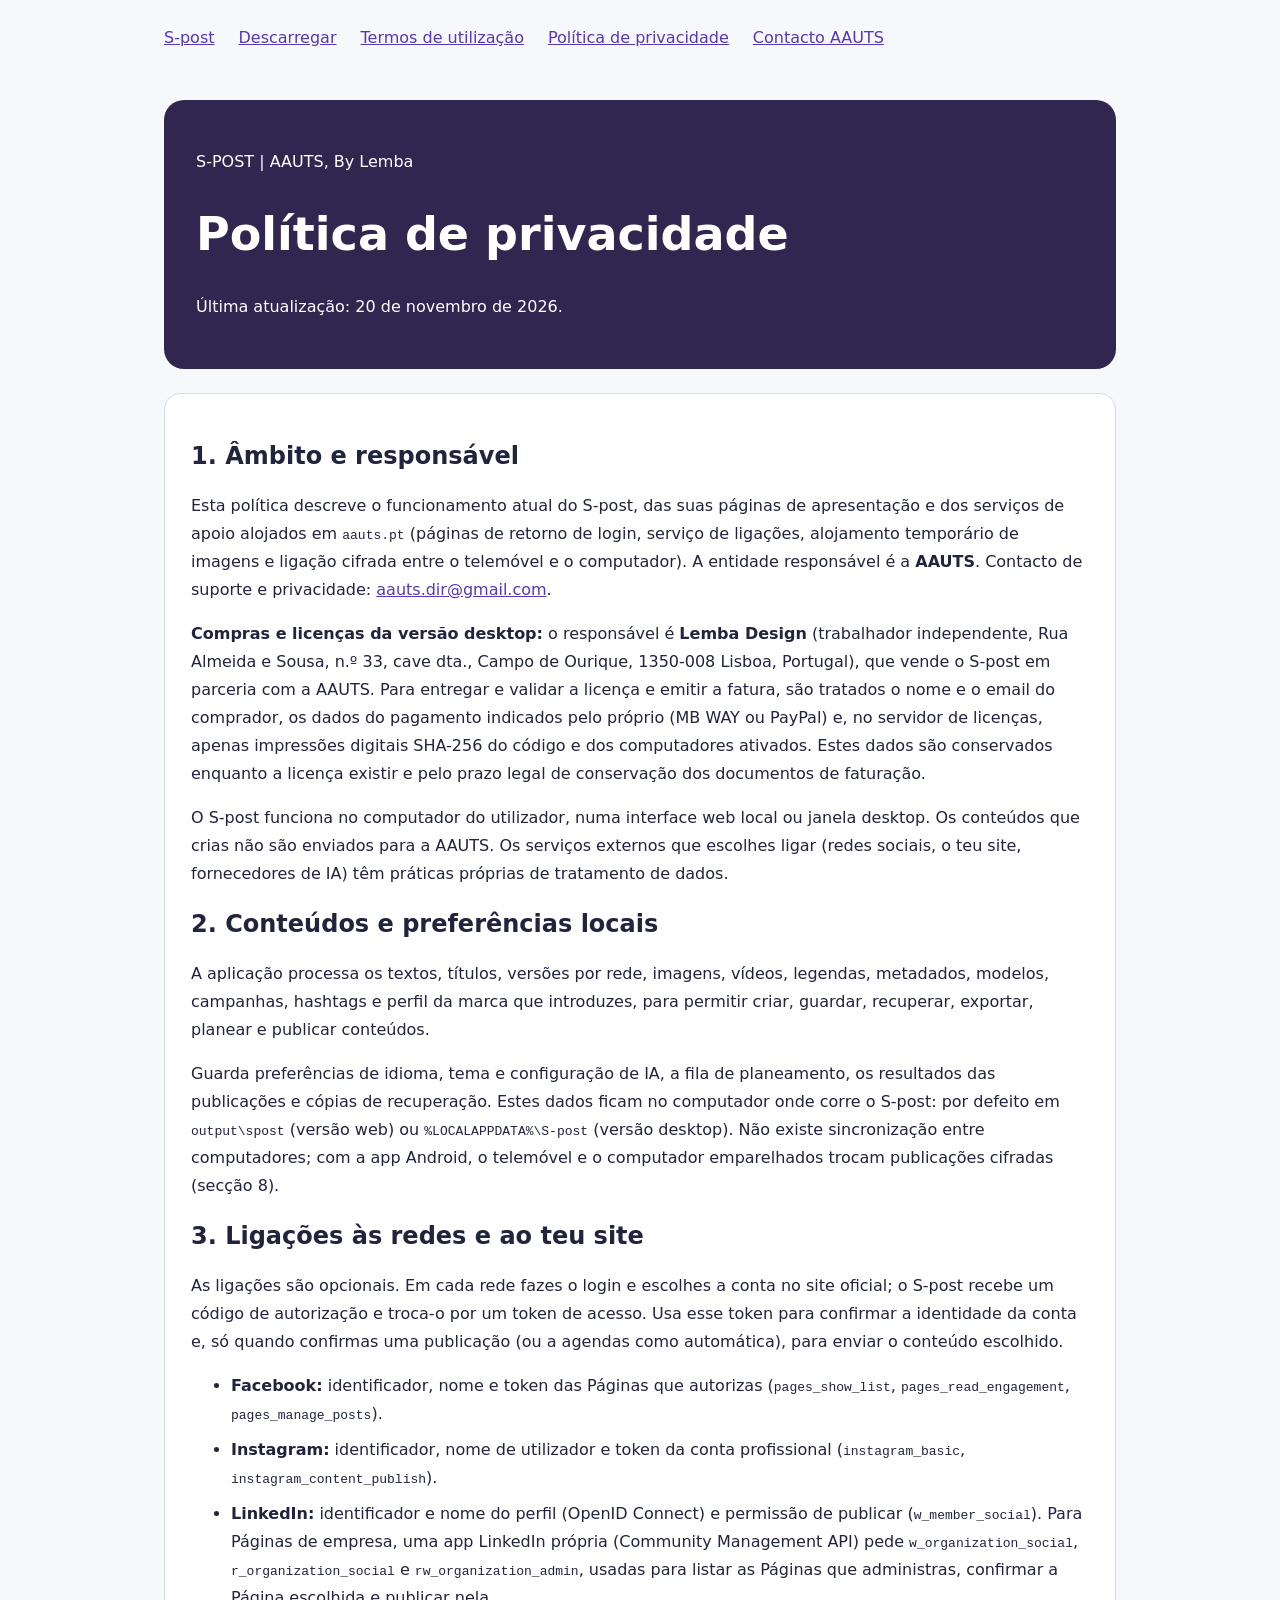
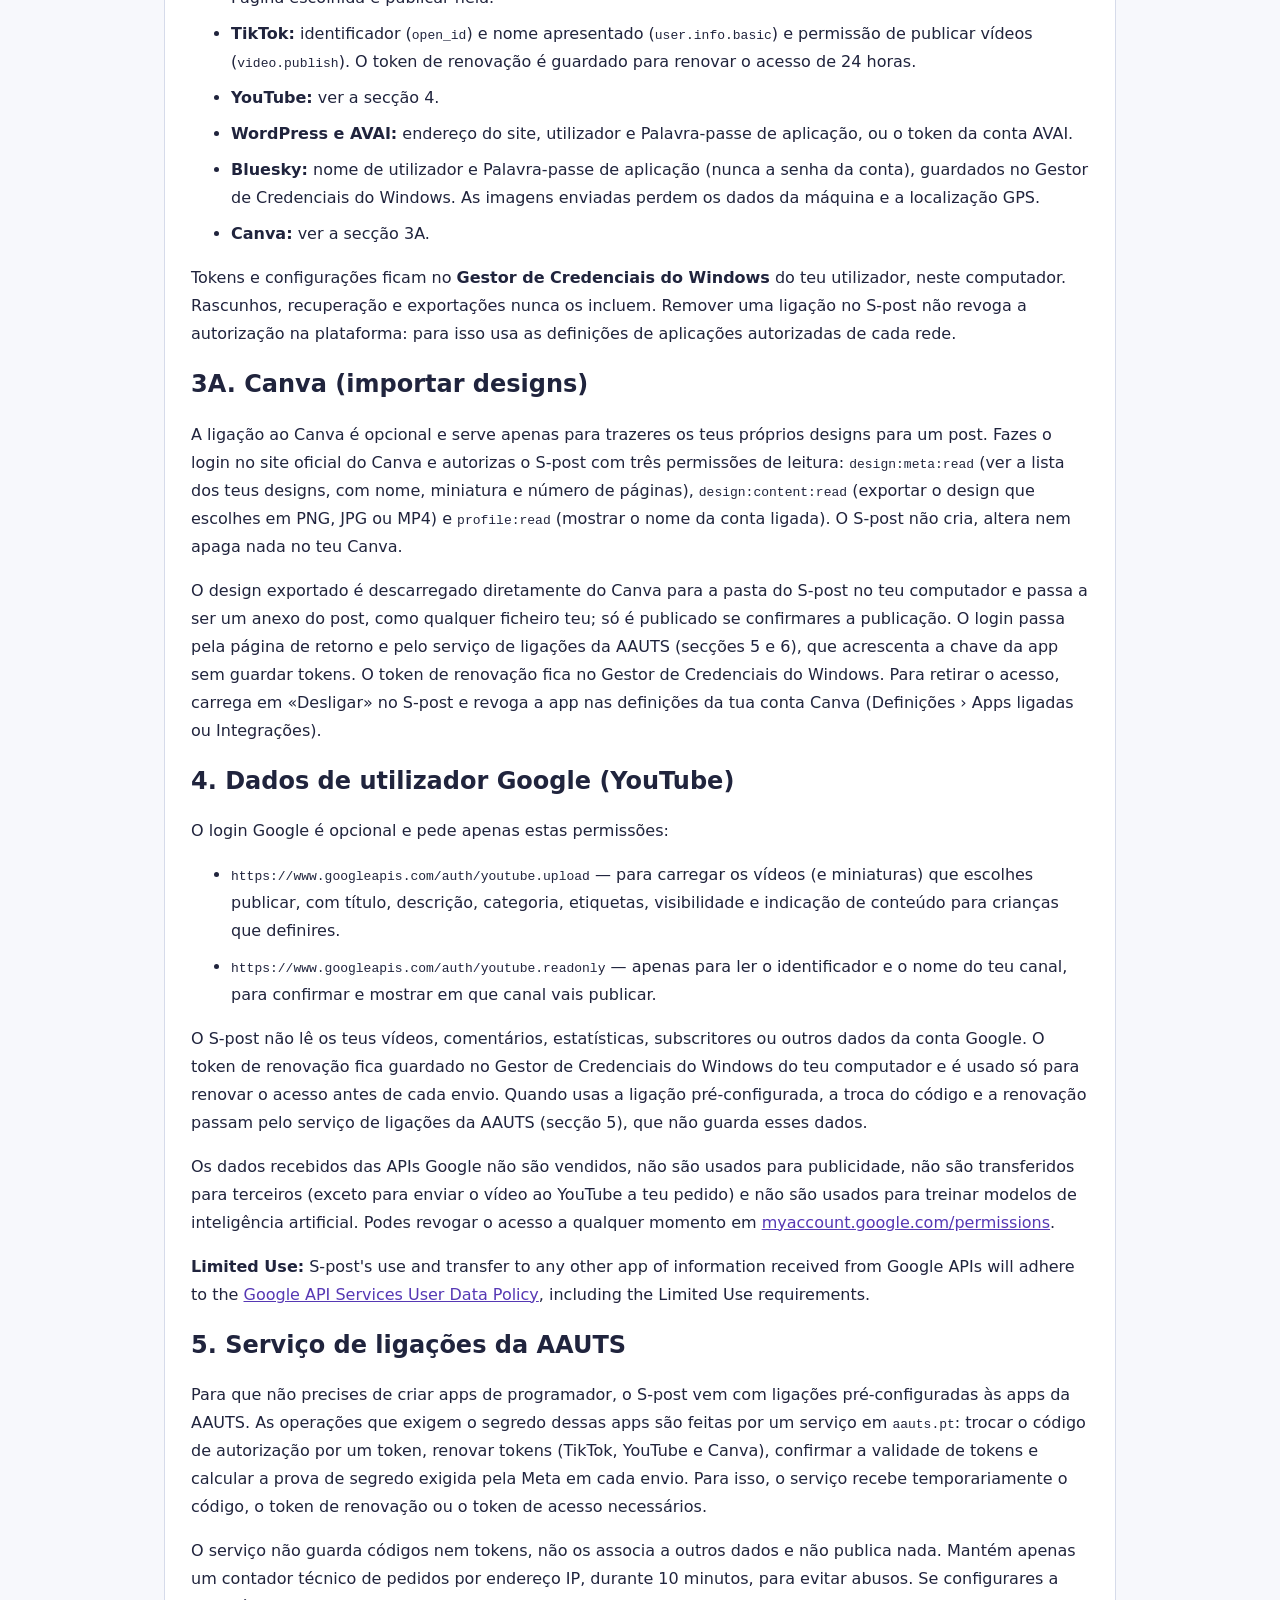
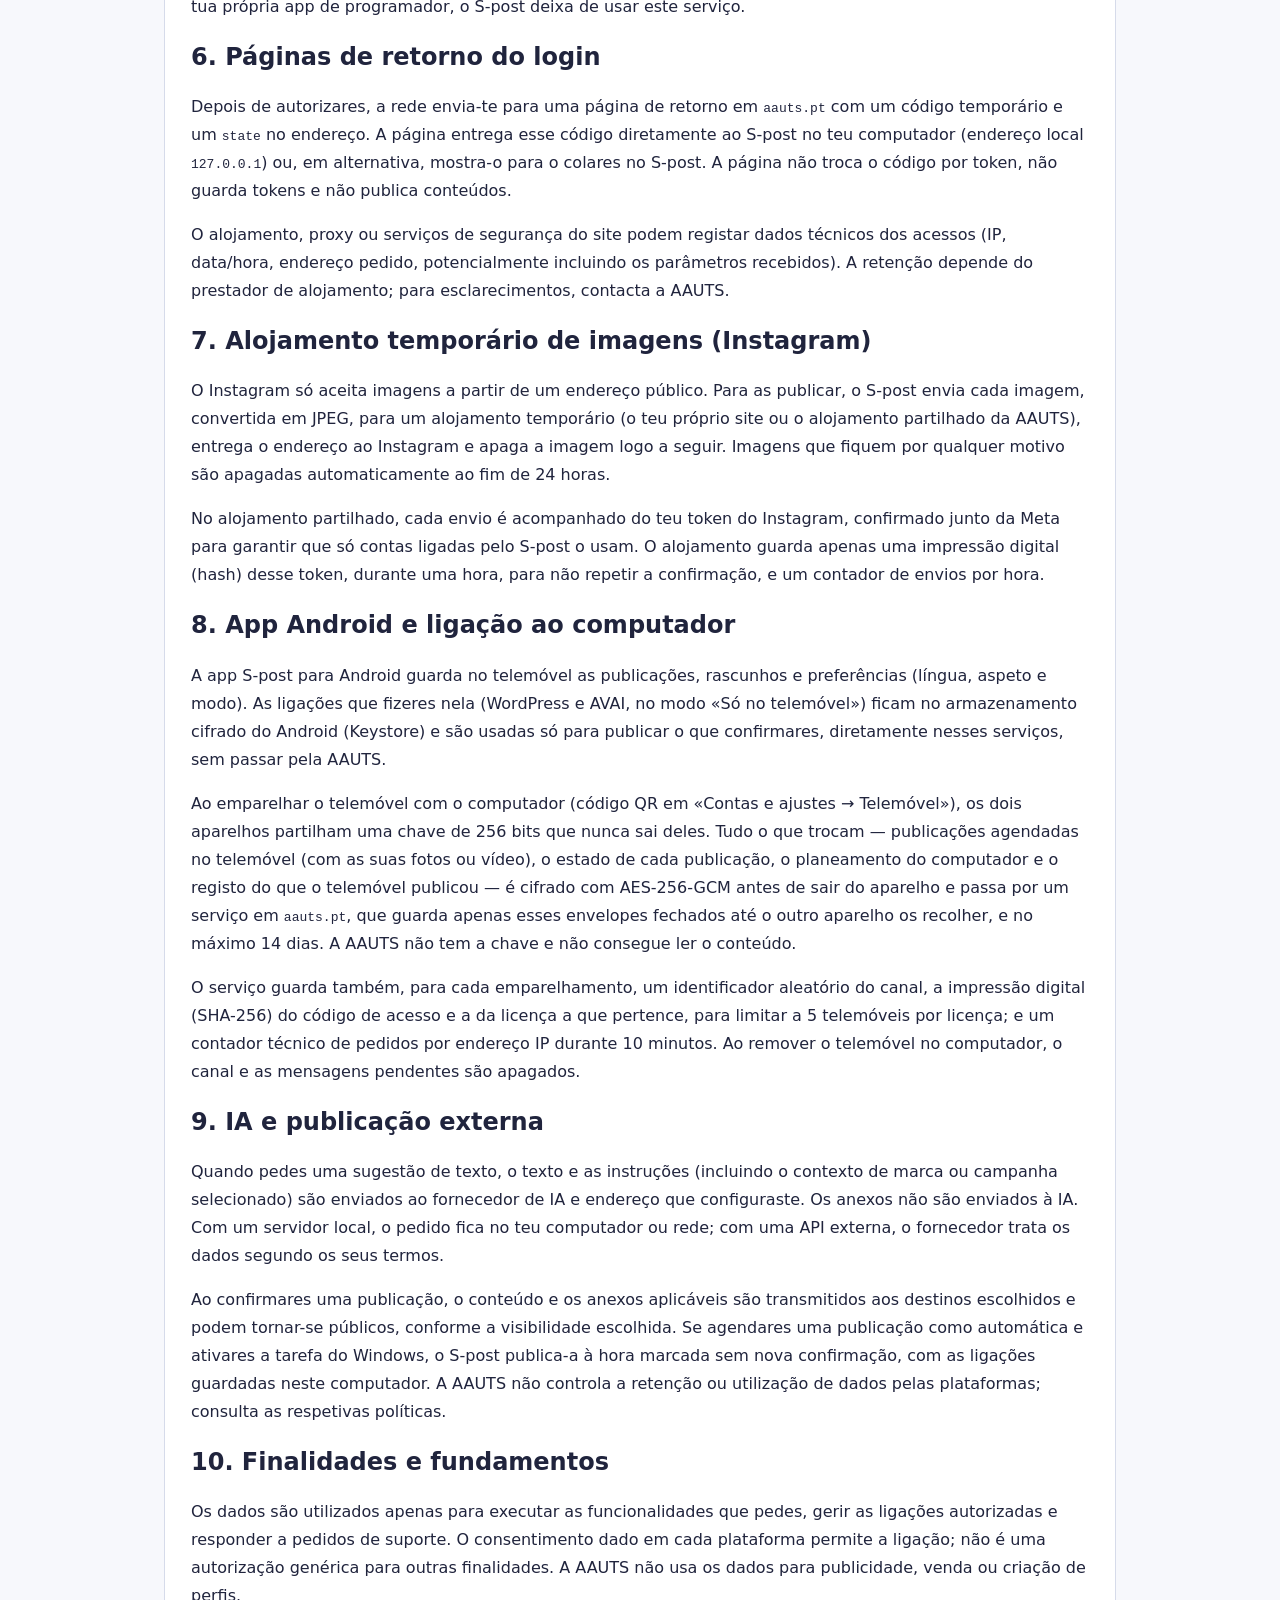
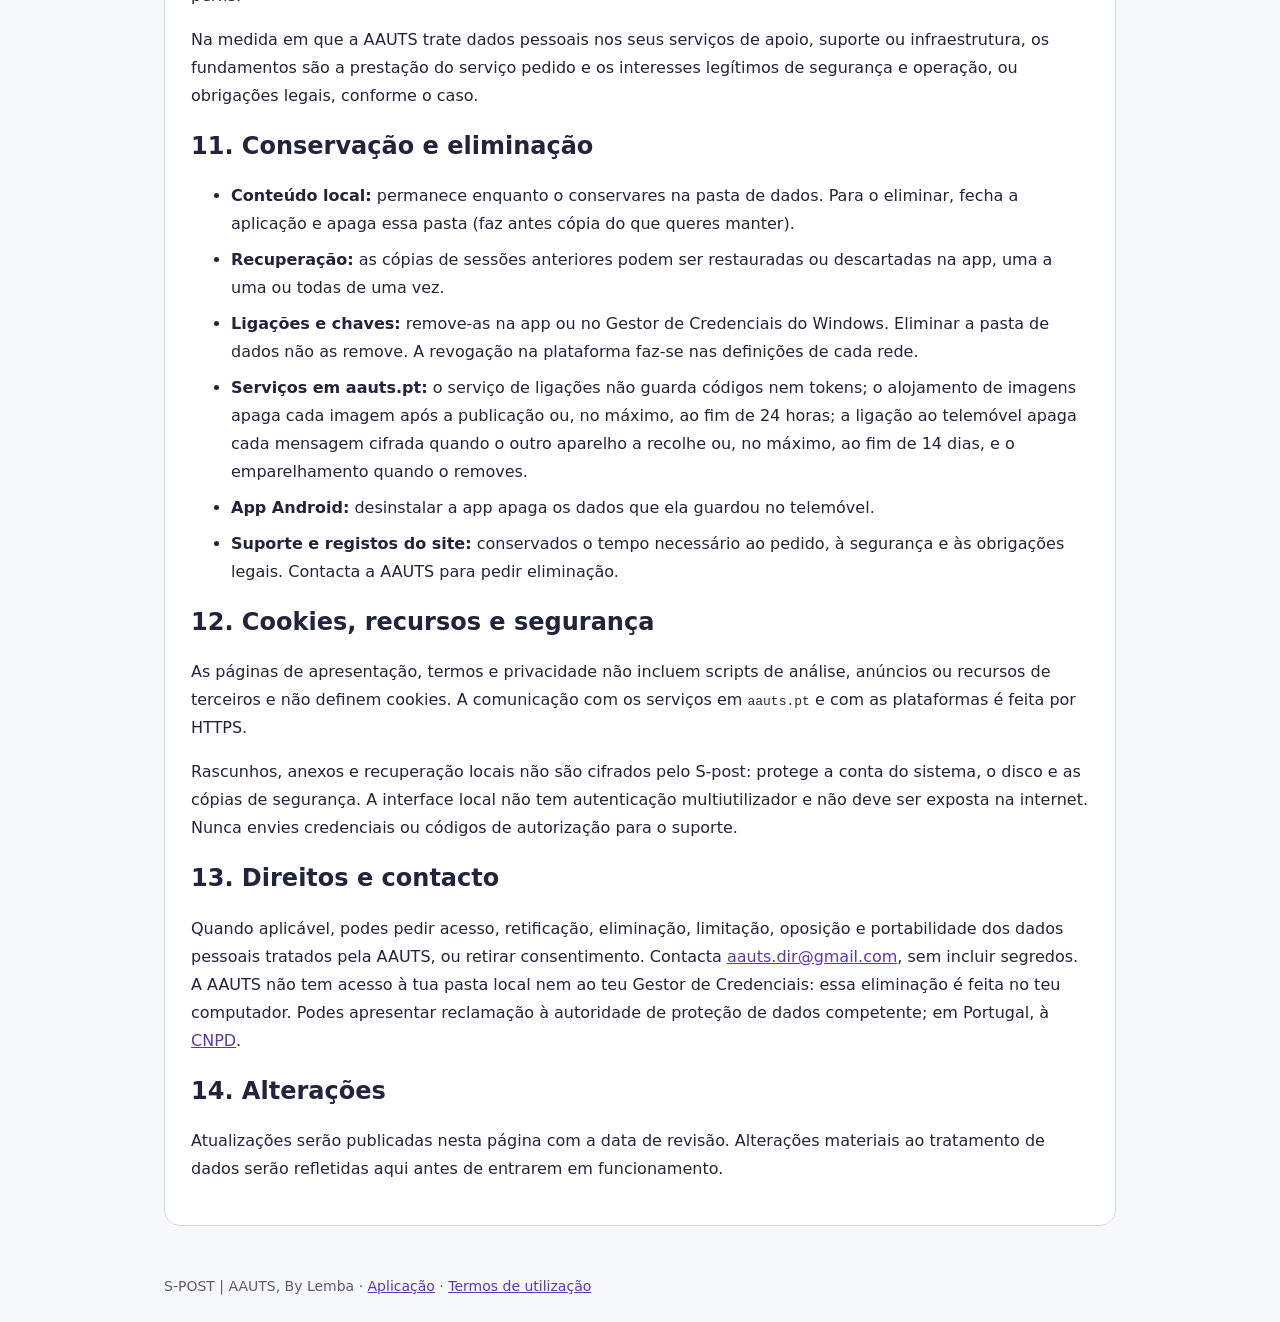
==== privacidade.html @ 444eac50 "Site público do S-post (s-post.aauts.pt)" ====
<!doctype html>
<html lang="pt-PT">
<head>
  <meta charset="utf-8">
  <meta name="viewport" content="width=device-width, initial-scale=1">
  <meta name="referrer" content="no-referrer">
  <title>Política de privacidade — S-post | AAUTS</title>
  <link rel="stylesheet" href="style.css">
</head>
<body>
<nav aria-label="Navegação principal">
  <a href="index.html">S-post</a>
  <a href="https://www.aauts.pt/deskai/spost/s-post.php">Descarregar</a>
  <a href="termos.html">Termos de utilização</a>
  <a href="privacidade.html" aria-current="page">Política de privacidade</a>
  <a href="mailto:aauts.dir@gmail.com">Contacto AAUTS</a>
</nav>
<main>
  <header><p>S-POST | AAUTS, By Lemba</p><h1>Política de privacidade</h1><p>Última atualização: 20 de novembro de 2026.</p></header>
  <section>
    <h2>1. Âmbito e responsável</h2>
    <p>Esta política descreve o funcionamento atual do S-post, das suas páginas de apresentação e dos serviços de apoio alojados em <code>aauts.pt</code> (páginas de retorno de login, serviço de ligações, alojamento temporário de imagens e ligação cifrada entre o telemóvel e o computador). A entidade responsável é a <strong>AAUTS</strong>. Contacto de suporte e privacidade: <a href="mailto:aauts.dir@gmail.com">aauts.dir@gmail.com</a>.</p>
    <p><strong>Compras e licenças da versão desktop:</strong> o responsável é <strong>Lemba Design</strong> (trabalhador independente, Rua Almeida e Sousa, n.º 33, cave dta., Campo de Ourique, 1350-008 Lisboa, Portugal), que vende o S-post em parceria com a AAUTS. Para entregar e validar a licença e emitir a fatura, são tratados o nome e o email do comprador, os dados do pagamento indicados pelo próprio (MB WAY ou PayPal) e, no servidor de licenças, apenas impressões digitais SHA-256 do código e dos computadores ativados. Estes dados são conservados enquanto a licença existir e pelo prazo legal de conservação dos documentos de faturação.</p>
    <p>O S-post funciona no computador do utilizador, numa interface web local ou janela desktop. Os conteúdos que crias não são enviados para a AAUTS. Os serviços externos que escolhes ligar (redes sociais, o teu site, fornecedores de IA) têm práticas próprias de tratamento de dados.</p>

    <h2>2. Conteúdos e preferências locais</h2>
    <p>A aplicação processa os textos, títulos, versões por rede, imagens, vídeos, legendas, metadados, modelos, campanhas, hashtags e perfil da marca que introduzes, para permitir criar, guardar, recuperar, exportar, planear e publicar conteúdos.</p>
    <p>Guarda preferências de idioma, tema e configuração de IA, a fila de planeamento, os resultados das publicações e cópias de recuperação. Estes dados ficam no computador onde corre o S-post: por defeito em <code>output\spost</code> (versão web) ou <code>%LOCALAPPDATA%\S-post</code> (versão desktop). Não existe sincronização entre computadores; com a app Android, o telemóvel e o computador emparelhados trocam publicações cifradas (secção 8).</p>

    <h2>3. Ligações às redes e ao teu site</h2>
    <p>As ligações são opcionais. Em cada rede fazes o login e escolhes a conta no site oficial; o S-post recebe um código de autorização e troca-o por um token de acesso. Usa esse token para confirmar a identidade da conta e, só quando confirmas uma publicação (ou a agendas como automática), para enviar o conteúdo escolhido.</p>
    <ul>
      <li><strong>Facebook:</strong> identificador, nome e token das Páginas que autorizas (<code>pages_show_list</code>, <code>pages_read_engagement</code>, <code>pages_manage_posts</code>).</li>
      <li><strong>Instagram:</strong> identificador, nome de utilizador e token da conta profissional (<code>instagram_basic</code>, <code>instagram_content_publish</code>).</li>
      <li><strong>LinkedIn:</strong> identificador e nome do perfil (OpenID Connect) e permissão de publicar (<code>w_member_social</code>). Para Páginas de empresa, uma app LinkedIn própria (Community Management API) pede <code>w_organization_social</code>, <code>r_organization_social</code> e <code>rw_organization_admin</code>, usadas para listar as Páginas que administras, confirmar a Página escolhida e publicar nela.</li>
      <li><strong>TikTok:</strong> identificador (<code>open_id</code>) e nome apresentado (<code>user.info.basic</code>) e permissão de publicar vídeos (<code>video.publish</code>). O token de renovação é guardado para renovar o acesso de 24 horas.</li>
      <li><strong>YouTube:</strong> ver a secção 4.</li>
      <li><strong>WordPress e AVAI:</strong> endereço do site, utilizador e Palavra-passe de aplicação, ou o token da conta AVAI.</li>
      <li><strong>Bluesky:</strong> nome de utilizador e Palavra-passe de aplicação (nunca a senha da conta), guardados no Gestor de Credenciais do Windows. As imagens enviadas perdem os dados da máquina e a localização GPS.</li>
      <li><strong>Canva:</strong> ver a secção 3A.</li>
    </ul>
    <p>Tokens e configurações ficam no <strong>Gestor de Credenciais do Windows</strong> do teu utilizador, neste computador. Rascunhos, recuperação e exportações nunca os incluem. Remover uma ligação no S-post não revoga a autorização na plataforma: para isso usa as definições de aplicações autorizadas de cada rede.</p>

    <h2>3A. Canva (importar designs)</h2>
    <p>A ligação ao Canva é opcional e serve apenas para trazeres os teus próprios designs para um post. Fazes o login no site oficial do Canva e autorizas o S-post com três permissões de leitura: <code>design:meta:read</code> (ver a lista dos teus designs, com nome, miniatura e número de páginas), <code>design:content:read</code> (exportar o design que escolhes em PNG, JPG ou MP4) e <code>profile:read</code> (mostrar o nome da conta ligada). O S-post não cria, altera nem apaga nada no teu Canva.</p>
    <p>O design exportado é descarregado diretamente do Canva para a pasta do S-post no teu computador e passa a ser um anexo do post, como qualquer ficheiro teu; só é publicado se confirmares a publicação. O login passa pela página de retorno e pelo serviço de ligações da AAUTS (secções 5 e 6), que acrescenta a chave da app sem guardar tokens. O token de renovação fica no Gestor de Credenciais do Windows. Para retirar o acesso, carrega em «Desligar» no S-post e revoga a app nas definições da tua conta Canva (Definições › Apps ligadas ou Integrações).</p>

    <h2>4. Dados de utilizador Google (YouTube)</h2>
    <p>O login Google é opcional e pede apenas estas permissões:</p>
    <ul>
      <li><code>https://www.googleapis.com/auth/youtube.upload</code> — para carregar os vídeos (e miniaturas) que escolhes publicar, com título, descrição, categoria, etiquetas, visibilidade e indicação de conteúdo para crianças que definires.</li>
      <li><code>https://www.googleapis.com/auth/youtube.readonly</code> — apenas para ler o identificador e o nome do teu canal, para confirmar e mostrar em que canal vais publicar.</li>
    </ul>
    <p>O S-post não lê os teus vídeos, comentários, estatísticas, subscritores ou outros dados da conta Google. O token de renovação fica guardado no Gestor de Credenciais do Windows do teu computador e é usado só para renovar o acesso antes de cada envio. Quando usas a ligação pré-configurada, a troca do código e a renovação passam pelo serviço de ligações da AAUTS (secção 5), que não guarda esses dados.</p>
    <p>Os dados recebidos das APIs Google não são vendidos, não são usados para publicidade, não são transferidos para terceiros (exceto para enviar o vídeo ao YouTube a teu pedido) e não são usados para treinar modelos de inteligência artificial. Podes revogar o acesso a qualquer momento em <a href="https://myaccount.google.com/permissions" rel="noopener noreferrer">myaccount.google.com/permissions</a>.</p>
    <p lang="en"><strong>Limited Use:</strong> S-post's use and transfer to any other app of information received from Google APIs will adhere to the <a href="https://developers.google.com/terms/api-services-user-data-policy" rel="noopener noreferrer">Google API Services User Data Policy</a>, including the Limited Use requirements.</p>

    <h2>5. Serviço de ligações da AAUTS</h2>
    <p>Para que não precises de criar apps de programador, o S-post vem com ligações pré-configuradas às apps da AAUTS. As operações que exigem o segredo dessas apps são feitas por um serviço em <code>aauts.pt</code>: trocar o código de autorização por um token, renovar tokens (TikTok, YouTube e Canva), confirmar a validade de tokens e calcular a prova de segredo exigida pela Meta em cada envio. Para isso, o serviço recebe temporariamente o código, o token de renovação ou o token de acesso necessários.</p>
    <p>O serviço não guarda códigos nem tokens, não os associa a outros dados e não publica nada. Mantém apenas um contador técnico de pedidos por endereço IP, durante 10 minutos, para evitar abusos. Se configurares a tua própria app de programador, o S-post deixa de usar este serviço.</p>

    <h2>6. Páginas de retorno do login</h2>
    <p>Depois de autorizares, a rede envia-te para uma página de retorno em <code>aauts.pt</code> com um código temporário e um <code>state</code> no endereço. A página entrega esse código diretamente ao S-post no teu computador (endereço local <code>127.0.0.1</code>) ou, em alternativa, mostra-o para o colares no S-post. A página não troca o código por token, não guarda tokens e não publica conteúdos.</p>
    <p>O alojamento, proxy ou serviços de segurança do site podem registar dados técnicos dos acessos (IP, data/hora, endereço pedido, potencialmente incluindo os parâmetros recebidos). A retenção depende do prestador de alojamento; para esclarecimentos, contacta a AAUTS.</p>

    <h2>7. Alojamento temporário de imagens (Instagram)</h2>
    <p>O Instagram só aceita imagens a partir de um endereço público. Para as publicar, o S-post envia cada imagem, convertida em JPEG, para um alojamento temporário (o teu próprio site ou o alojamento partilhado da AAUTS), entrega o endereço ao Instagram e apaga a imagem logo a seguir. Imagens que fiquem por qualquer motivo são apagadas automaticamente ao fim de 24 horas.</p>
    <p>No alojamento partilhado, cada envio é acompanhado do teu token do Instagram, confirmado junto da Meta para garantir que só contas ligadas pelo S-post o usam. O alojamento guarda apenas uma impressão digital (hash) desse token, durante uma hora, para não repetir a confirmação, e um contador de envios por hora.</p>

    <h2>8. App Android e ligação ao computador</h2>
    <p>A app S-post para Android guarda no telemóvel as publicações, rascunhos e preferências (língua, aspeto e modo).
      As ligações que fizeres nela (WordPress e AVAI, no modo «Só no telemóvel») ficam no armazenamento cifrado do
      Android (Keystore) e são usadas só para publicar o que confirmares, diretamente nesses serviços, sem passar pela AAUTS.</p>
    <p>Ao emparelhar o telemóvel com o computador (código QR em «Contas e ajustes → Telemóvel»), os dois aparelhos
      partilham uma chave de 256 bits que nunca sai deles. Tudo o que trocam — publicações agendadas no telemóvel (com as suas fotos ou vídeo),
      o estado de cada publicação, o planeamento do computador e o registo do que o telemóvel publicou — é cifrado
      com AES-256-GCM antes de sair do aparelho e passa por um serviço em <code>aauts.pt</code>, que guarda apenas
      esses envelopes fechados até o outro aparelho os recolher, e no máximo 14 dias. A AAUTS não tem a chave e não
      consegue ler o conteúdo.</p>
    <p>O serviço guarda também, para cada emparelhamento, um identificador aleatório do canal, a impressão digital
      (SHA-256) do código de acesso e a da licença a que pertence, para limitar a 5 telemóveis por licença; e um
      contador técnico de pedidos por endereço IP durante 10 minutos. Ao remover o telemóvel no computador, o canal e
      as mensagens pendentes são apagados.</p>

    <h2>9. IA e publicação externa</h2>
    <p>Quando pedes uma sugestão de texto, o texto e as instruções (incluindo o contexto de marca ou campanha selecionado) são enviados ao fornecedor de IA e endereço que configuraste. Os anexos não são enviados à IA. Com um servidor local, o pedido fica no teu computador ou rede; com uma API externa, o fornecedor trata os dados segundo os seus termos.</p>
    <p>Ao confirmares uma publicação, o conteúdo e os anexos aplicáveis são transmitidos aos destinos escolhidos e podem tornar-se públicos, conforme a visibilidade escolhida. Se agendares uma publicação como automática e ativares a tarefa do Windows, o S-post publica-a à hora marcada sem nova confirmação, com as ligações guardadas neste computador. A AAUTS não controla a retenção ou utilização de dados pelas plataformas; consulta as respetivas políticas.</p>

    <h2>10. Finalidades e fundamentos</h2>
    <p>Os dados são utilizados apenas para executar as funcionalidades que pedes, gerir as ligações autorizadas e responder a pedidos de suporte. O consentimento dado em cada plataforma permite a ligação; não é uma autorização genérica para outras finalidades. A AAUTS não usa os dados para publicidade, venda ou criação de perfis.</p>
    <p>Na medida em que a AAUTS trate dados pessoais nos seus serviços de apoio, suporte ou infraestrutura, os fundamentos são a prestação do serviço pedido e os interesses legítimos de segurança e operação, ou obrigações legais, conforme o caso.</p>

    <h2>11. Conservação e eliminação</h2>
    <ul>
      <li><strong>Conteúdo local:</strong> permanece enquanto o conservares na pasta de dados. Para o eliminar, fecha a aplicação e apaga essa pasta (faz antes cópia do que queres manter).</li>
      <li><strong>Recuperação:</strong> as cópias de sessões anteriores podem ser restauradas ou descartadas na app, uma a uma ou todas de uma vez.</li>
      <li><strong>Ligações e chaves:</strong> remove-as na app ou no Gestor de Credenciais do Windows. Eliminar a pasta de dados não as remove. A revogação na plataforma faz-se nas definições de cada rede.</li>
      <li><strong>Serviços em aauts.pt:</strong> o serviço de ligações não guarda códigos nem tokens; o alojamento de imagens apaga cada imagem após a publicação ou, no máximo, ao fim de 24 horas; a ligação ao telemóvel apaga cada mensagem cifrada quando o outro aparelho a recolhe ou, no máximo, ao fim de 14 dias, e o emparelhamento quando o removes.</li>
      <li><strong>App Android:</strong> desinstalar a app apaga os dados que ela guardou no telemóvel.</li>
      <li><strong>Suporte e registos do site:</strong> conservados o tempo necessário ao pedido, à segurança e às obrigações legais. Contacta a AAUTS para pedir eliminação.</li>
    </ul>

    <h2>12. Cookies, recursos e segurança</h2>
    <p>As páginas de apresentação, termos e privacidade não incluem scripts de análise, anúncios ou recursos de terceiros e não definem cookies. A comunicação com os serviços em <code>aauts.pt</code> e com as plataformas é feita por HTTPS.</p>
    <p>Rascunhos, anexos e recuperação locais não são cifrados pelo S-post: protege a conta do sistema, o disco e as cópias de segurança. A interface local não tem autenticação multiutilizador e não deve ser exposta na internet. Nunca envies credenciais ou códigos de autorização para o suporte.</p>

    <h2>13. Direitos e contacto</h2>
    <p>Quando aplicável, podes pedir acesso, retificação, eliminação, limitação, oposição e portabilidade dos dados pessoais tratados pela AAUTS, ou retirar consentimento. Contacta <a href="mailto:aauts.dir@gmail.com">aauts.dir@gmail.com</a>, sem incluir segredos. A AAUTS não tem acesso à tua pasta local nem ao teu Gestor de Credenciais: essa eliminação é feita no teu computador. Podes apresentar reclamação à autoridade de proteção de dados competente; em Portugal, à <a href="https://www.cnpd.pt/" rel="noopener noreferrer">CNPD</a>.</p>

    <h2>14. Alterações</h2>
    <p>Atualizações serão publicadas nesta página com a data de revisão. Alterações materiais ao tratamento de dados serão refletidas aqui antes de entrarem em funcionamento.</p>
  </section>
</main>
<footer>S-POST | AAUTS, By Lemba · <a href="index.html">Aplicação</a> · <a href="termos.html">Termos de utilização</a></footer>
</body>
</html>
---- style.css ----
:root {
  color-scheme: light;
  font-family: system-ui, -apple-system, "Segoe UI", sans-serif;
  color: #20243d;
  background: #f7f8fc;
  line-height: 1.75;
}
* { box-sizing: border-box; }
body { margin: 0; }
main, nav, footer { max-width: 1000px; margin: auto; padding: 24px; }
nav { display: flex; flex-wrap: wrap; gap: 12px 24px; }
a { color: #5638b4; overflow-wrap: anywhere; }
a:focus-visible { outline: 3px solid #7155e8; outline-offset: 4px; }
header { padding: 32px; border-radius: 20px; background: #302650; color: white; }
h1 { line-height: 1.2; font-size: clamp(30px, 5vw, 46px); }
h2 { line-height: 1.35; }
section { margin-top: 24px; padding: 26px; border: 1px solid #d6dbea; border-radius: 16px; background: white; }
li { margin: 8px 0; }
.notice { border-left: 4px solid #7155e8; padding: 16px; background: #eee9ff; border-radius: 6px; }
code { overflow-wrap: anywhere; }
footer { color: #565d75; font-size: 14px; }
@media (max-width: 600px) {
  main, nav, footer { padding: 16px; }
  header, section { padding: 20px; }
}
@media print {
  :root { background: white; color: black; }
  nav { display: none; }
  header { background: white; color: black; padding: 0; }
  section { border: 0; padding: 12px 0; }
}
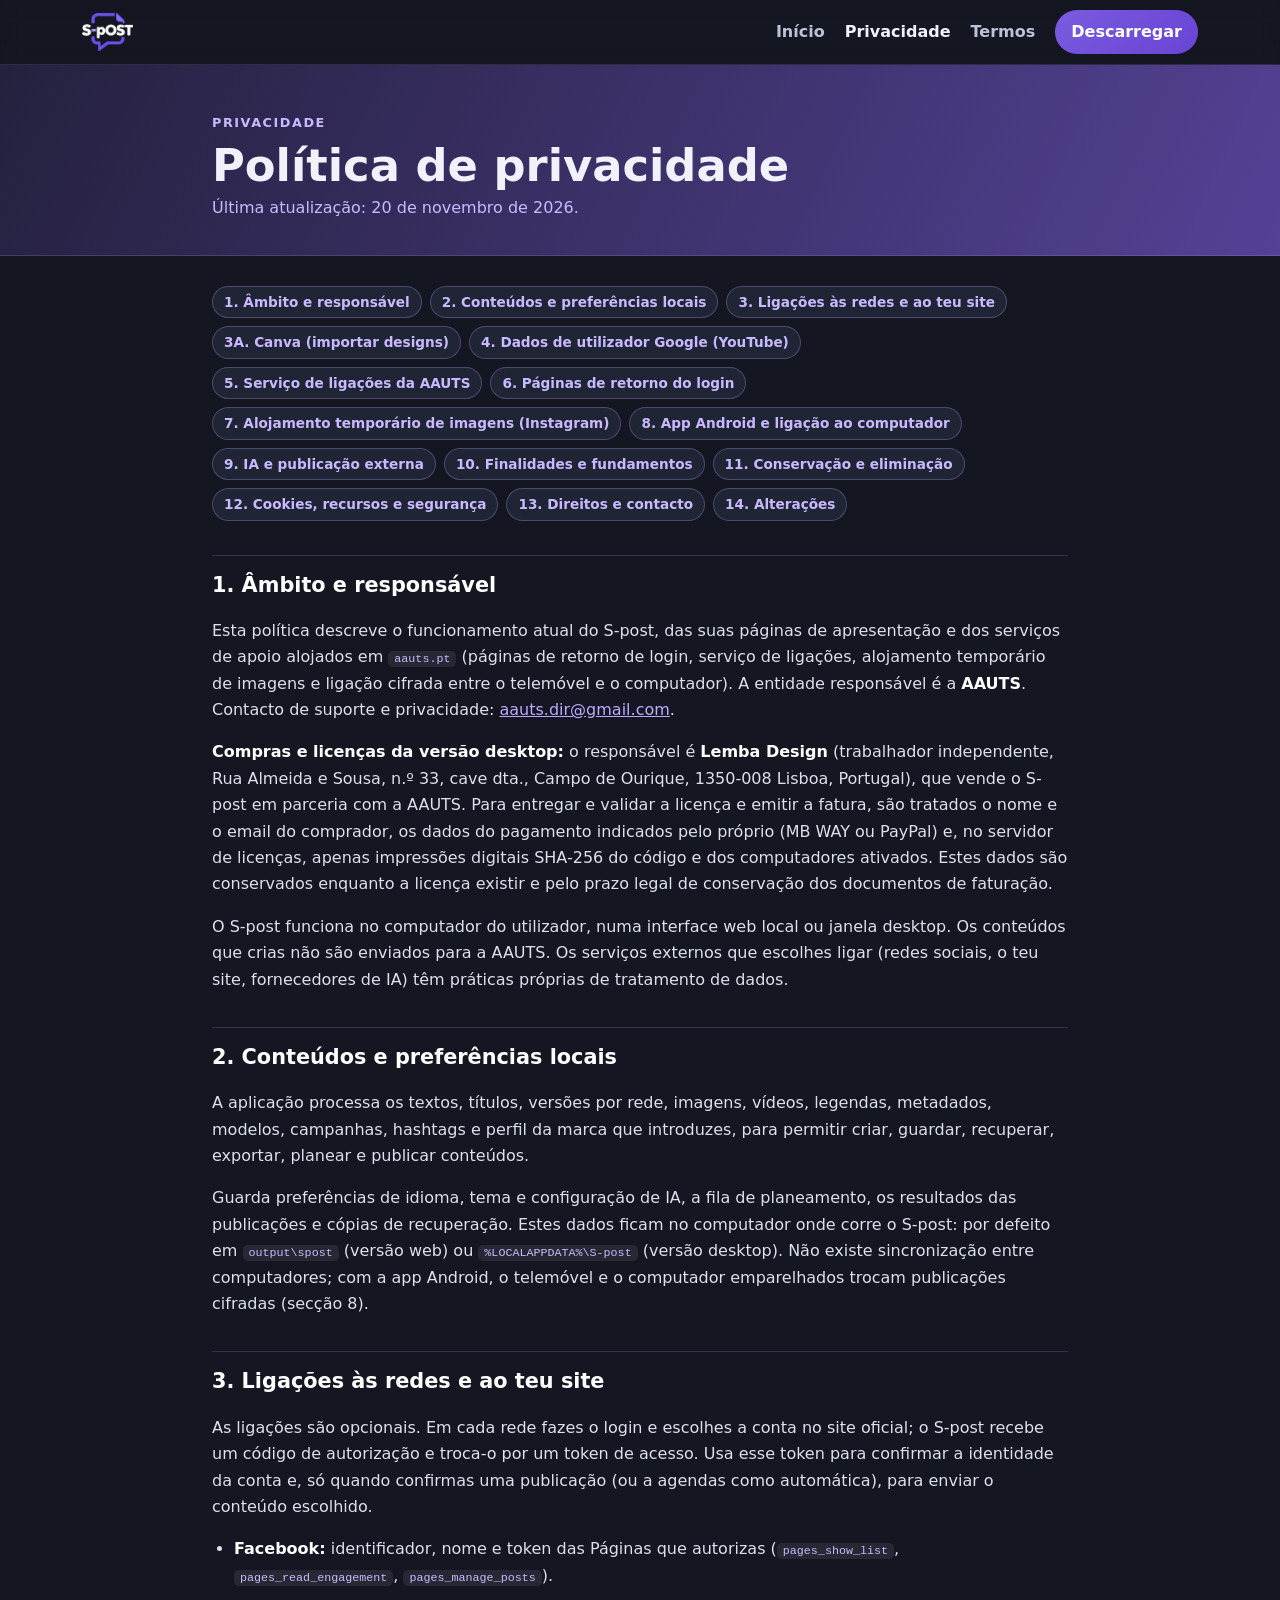
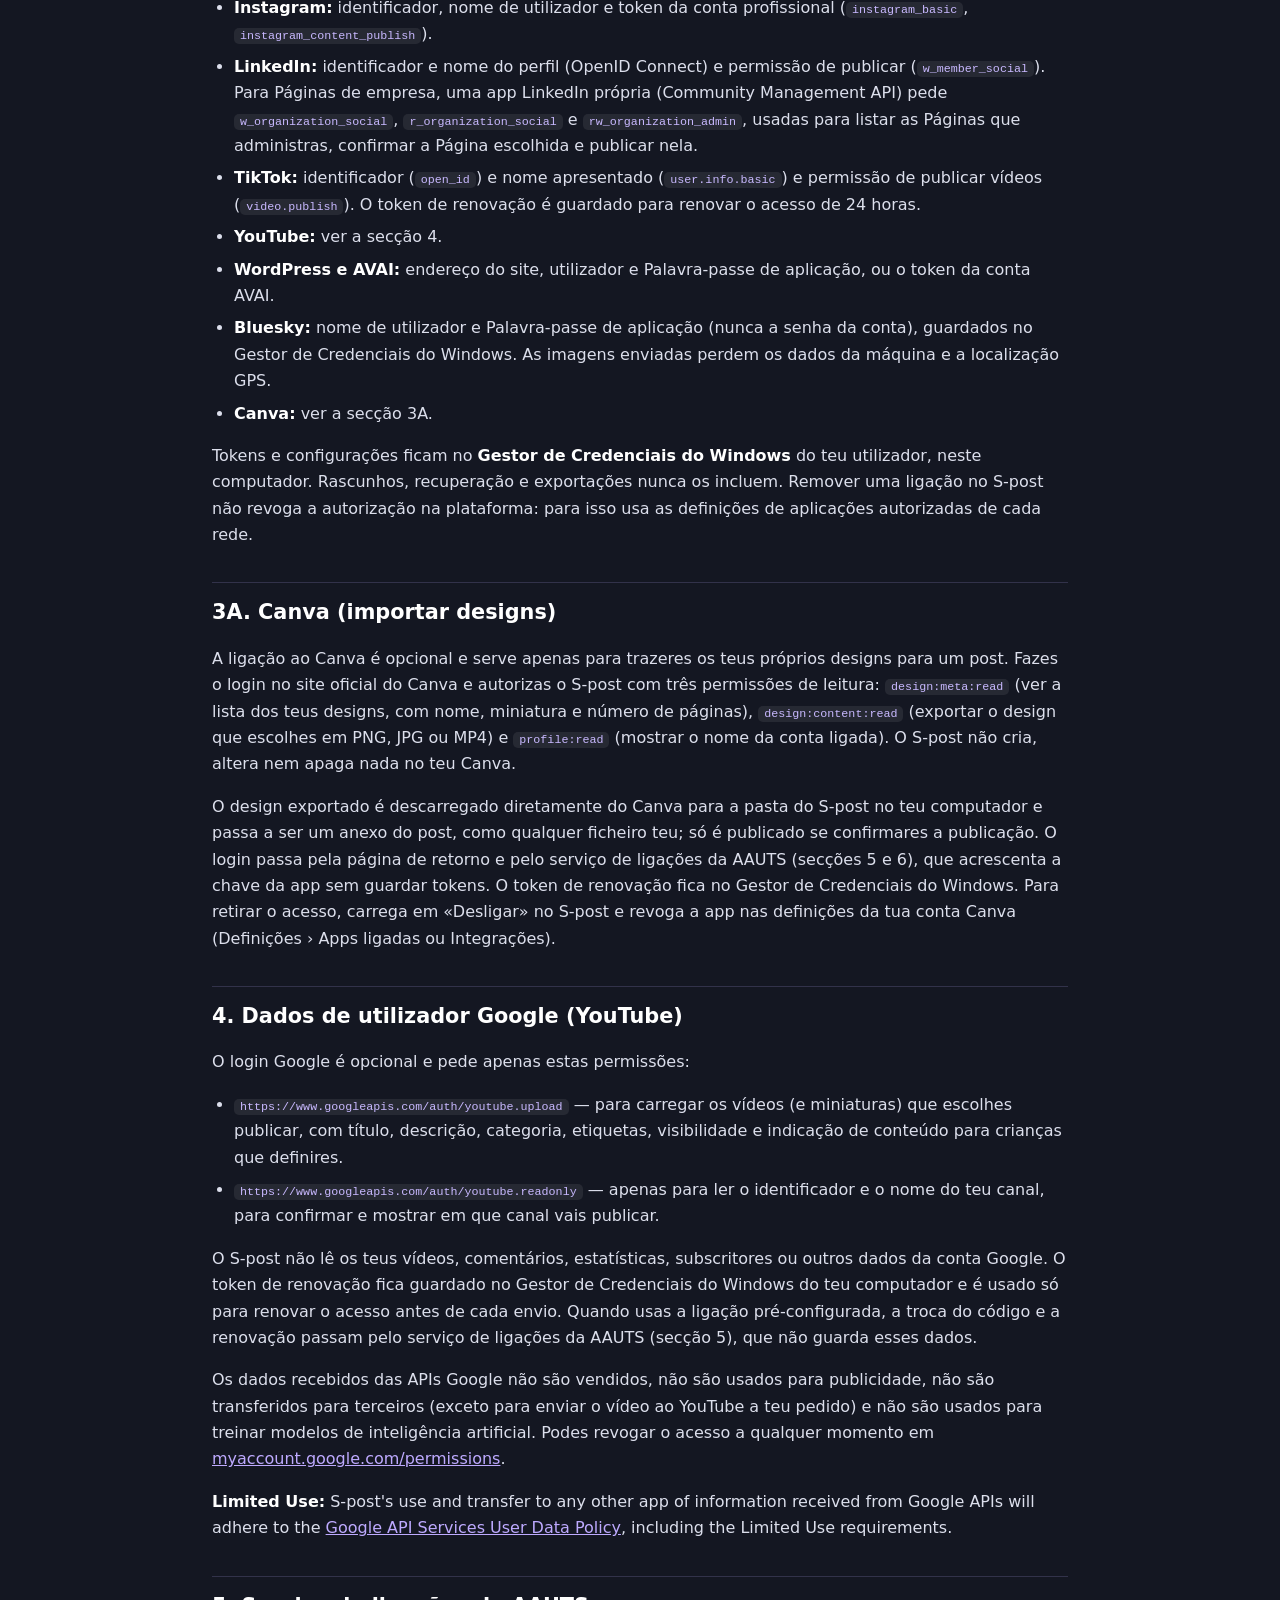
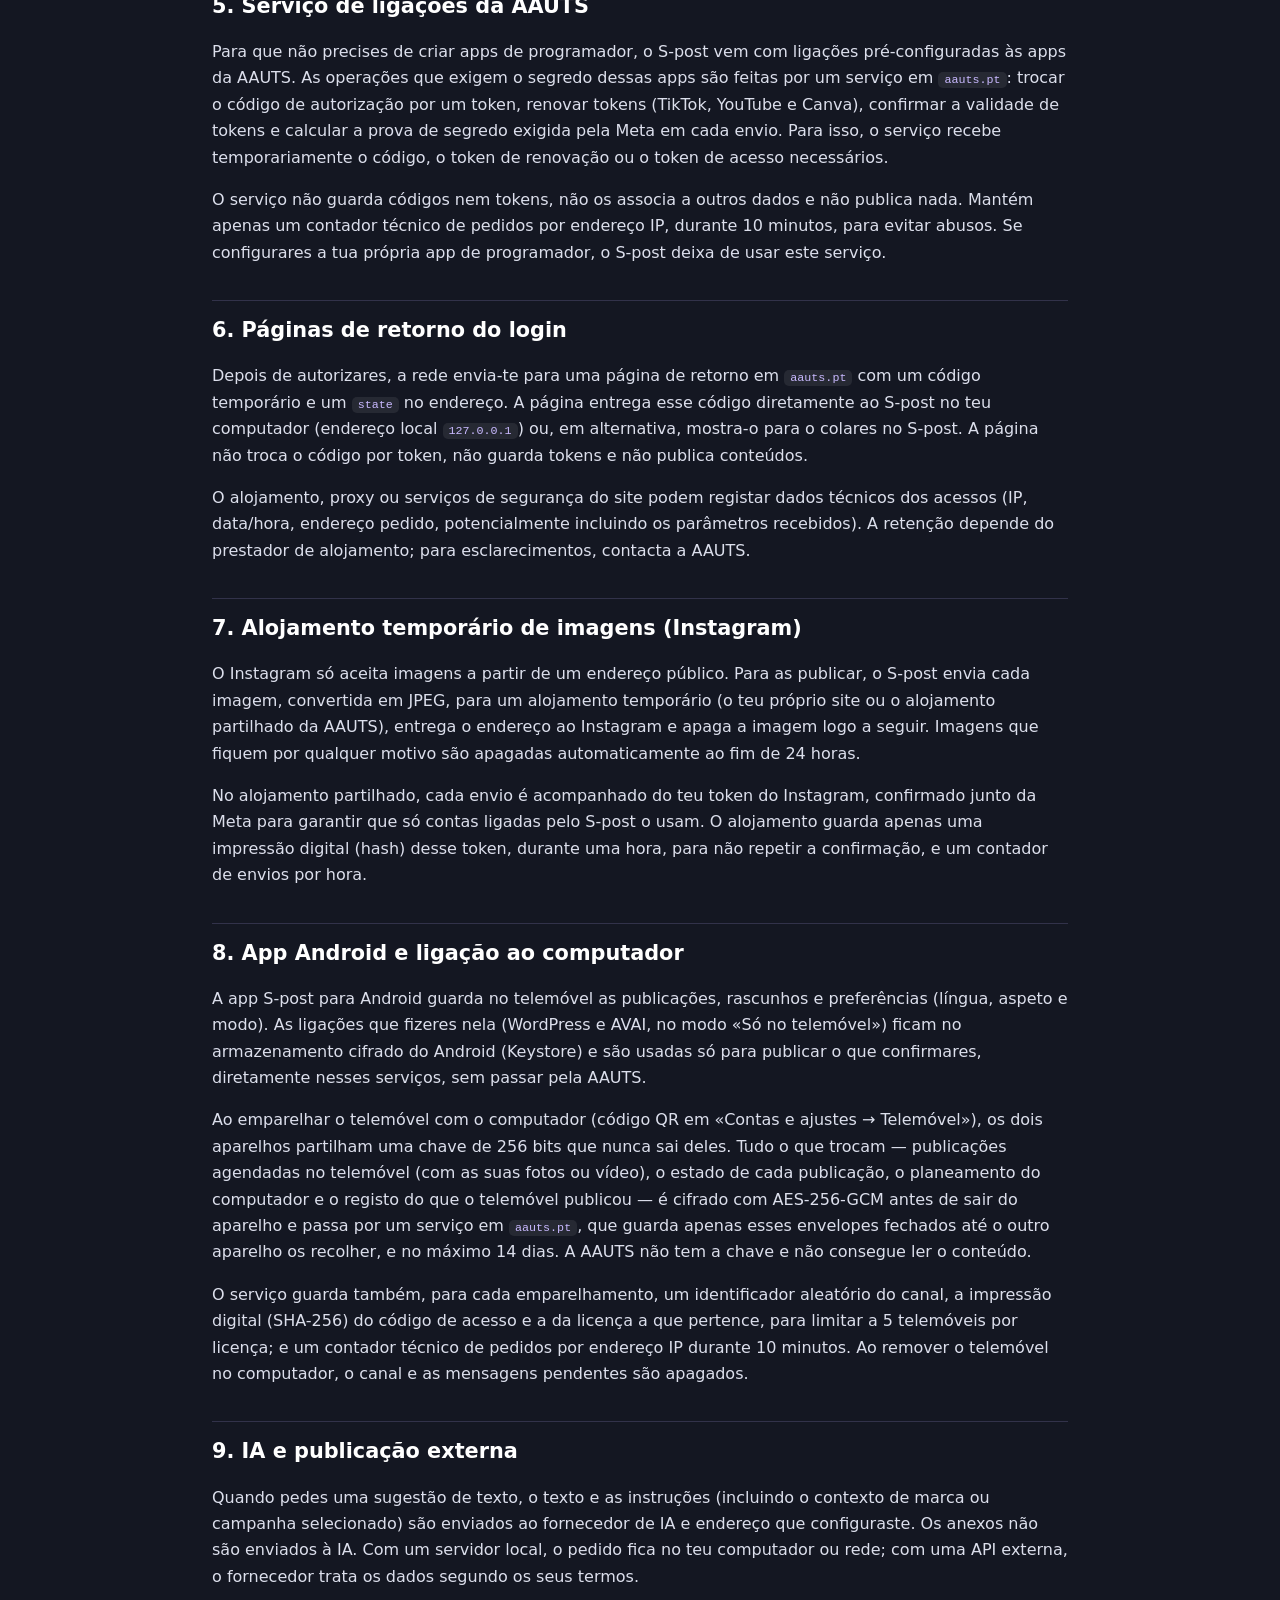
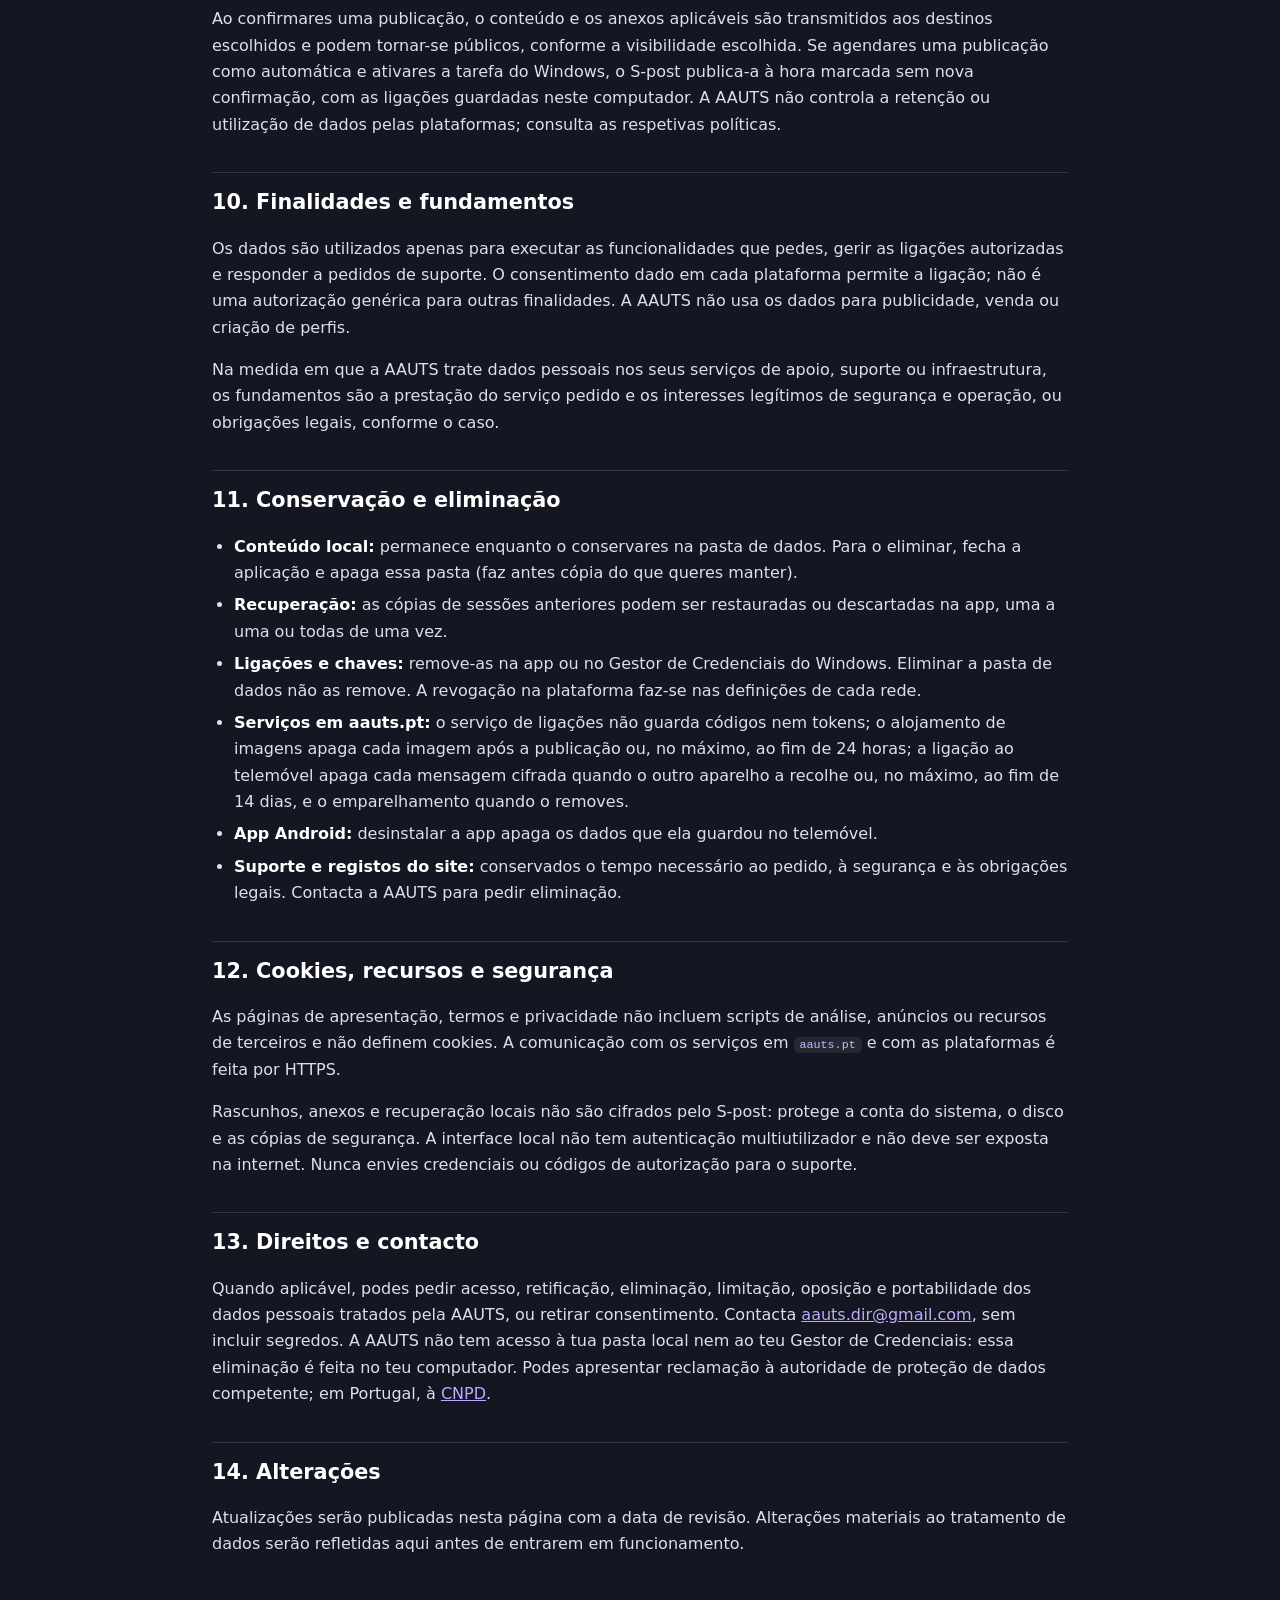
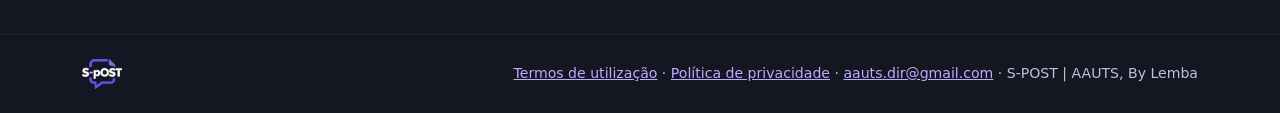
==== commit deefebc2: "Página de entrada nova e páginas legais no mesmo estilo Co-Authored-By: Claude Opus 5.5 <noreply@ant" ====
--- a/privacidade.html
+++ b/privacidade.html
@@ -1,33 +1,64 @@
 <!doctype html>
 <html lang="pt-PT">
 <head>
-  <meta charset="utf-8">
-  <meta name="viewport" content="width=device-width, initial-scale=1">
-  <meta name="referrer" content="no-referrer">
-  <title>Política de privacidade — S-post | AAUTS</title>
-  <link rel="stylesheet" href="style.css">
+<meta charset="utf-8">
+<meta name="viewport" content="width=device-width, initial-scale=1">
+<meta name="referrer" content="no-referrer">
+<title>Política de privacidade — S-post | AAUTS</title>
+<link rel="icon" href="media/logo-spost.webp">
+<meta name="theme-color" content="#141722">
+<link rel="stylesheet" href="legal.css">
 </head>
 <body>
-<nav aria-label="Navegação principal">
-  <a href="index.html">S-post</a>
-  <a href="https://www.aauts.pt/deskai/spost/s-post.php">Descarregar</a>
-  <a href="termos.html">Termos de utilização</a>
-  <a href="privacidade.html" aria-current="page">Política de privacidade</a>
-  <a href="mailto:aauts.dir@gmail.com">Contacto AAUTS</a>
-</nav>
-<main>
-  <header><p>S-POST | AAUTS, By Lemba</p><h1>Política de privacidade</h1><p>Última atualização: 20 de novembro de 2026.</p></header>
-  <section>
-    <h2>1. Âmbito e responsável</h2>
+<header>
+  <div class="wrap">
+    <a class="logo" href="./"><img src="media/logo-spost-branco.webp" alt="S-post" width="240" height="180"></a>
+    <nav aria-label="Navegação principal">
+      <a href="./">Início</a>
+      <a href="privacidade.html" aria-current="page">Privacidade</a>
+      <a href="termos.html">Termos</a>
+      <a class="btn" href="https://www.aauts.pt/deskai/spost/s-post.php">Descarregar</a>
+    </nav>
+  </div>
+</header>
+
+<div class="topo-legal">
+  <div class="wrap">
+    <span class="kicker">Privacidade</span>
+    <h1>Política de privacidade</h1>
+    <p class="data">Última atualização: 20 de novembro de 2026.</p>
+  </div>
+</div>
+
+<main class="wrap legal">
+  <nav class="indice" aria-label="Índice">
+    <a href="#s1">1. Âmbito e responsável</a>
+    <a href="#s2">2. Conteúdos e preferências locais</a>
+    <a href="#s3">3. Ligações às redes e ao teu site</a>
+    <a href="#s4">3A. Canva (importar designs)</a>
+    <a href="#s5">4. Dados de utilizador Google (YouTube)</a>
+    <a href="#s6">5. Serviço de ligações da AAUTS</a>
+    <a href="#s7">6. Páginas de retorno do login</a>
+    <a href="#s8">7. Alojamento temporário de imagens (Instagram)</a>
+    <a href="#s9">8. App Android e ligação ao computador</a>
+    <a href="#s10">9. IA e publicação externa</a>
+    <a href="#s11">10. Finalidades e fundamentos</a>
+    <a href="#s12">11. Conservação e eliminação</a>
+    <a href="#s13">12. Cookies, recursos e segurança</a>
+    <a href="#s14">13. Direitos e contacto</a>
+    <a href="#s15">14. Alterações</a>
+  </nav>
+
+    <h2 id="s1">1. Âmbito e responsável</h2>
     <p>Esta política descreve o funcionamento atual do S-post, das suas páginas de apresentação e dos serviços de apoio alojados em <code>aauts.pt</code> (páginas de retorno de login, serviço de ligações, alojamento temporário de imagens e ligação cifrada entre o telemóvel e o computador). A entidade responsável é a <strong>AAUTS</strong>. Contacto de suporte e privacidade: <a href="mailto:aauts.dir@gmail.com">aauts.dir@gmail.com</a>.</p>
     <p><strong>Compras e licenças da versão desktop:</strong> o responsável é <strong>Lemba Design</strong> (trabalhador independente, Rua Almeida e Sousa, n.º 33, cave dta., Campo de Ourique, 1350-008 Lisboa, Portugal), que vende o S-post em parceria com a AAUTS. Para entregar e validar a licença e emitir a fatura, são tratados o nome e o email do comprador, os dados do pagamento indicados pelo próprio (MB WAY ou PayPal) e, no servidor de licenças, apenas impressões digitais SHA-256 do código e dos computadores ativados. Estes dados são conservados enquanto a licença existir e pelo prazo legal de conservação dos documentos de faturação.</p>
     <p>O S-post funciona no computador do utilizador, numa interface web local ou janela desktop. Os conteúdos que crias não são enviados para a AAUTS. Os serviços externos que escolhes ligar (redes sociais, o teu site, fornecedores de IA) têm práticas próprias de tratamento de dados.</p>
 
-    <h2>2. Conteúdos e preferências locais</h2>
+    <h2 id="s2">2. Conteúdos e preferências locais</h2>
     <p>A aplicação processa os textos, títulos, versões por rede, imagens, vídeos, legendas, metadados, modelos, campanhas, hashtags e perfil da marca que introduzes, para permitir criar, guardar, recuperar, exportar, planear e publicar conteúdos.</p>
     <p>Guarda preferências de idioma, tema e configuração de IA, a fila de planeamento, os resultados das publicações e cópias de recuperação. Estes dados ficam no computador onde corre o S-post: por defeito em <code>output\spost</code> (versão web) ou <code>%LOCALAPPDATA%\S-post</code> (versão desktop). Não existe sincronização entre computadores; com a app Android, o telemóvel e o computador emparelhados trocam publicações cifradas (secção 8).</p>
 
-    <h2>3. Ligações às redes e ao teu site</h2>
+    <h2 id="s3">3. Ligações às redes e ao teu site</h2>
     <p>As ligações são opcionais. Em cada rede fazes o login e escolhes a conta no site oficial; o S-post recebe um código de autorização e troca-o por um token de acesso. Usa esse token para confirmar a identidade da conta e, só quando confirmas uma publicação (ou a agendas como automática), para enviar o conteúdo escolhido.</p>
     <ul>
       <li><strong>Facebook:</strong> identificador, nome e token das Páginas que autorizas (<code>pages_show_list</code>, <code>pages_read_engagement</code>, <code>pages_manage_posts</code>).</li>
@@ -41,11 +72,11 @@
     </ul>
     <p>Tokens e configurações ficam no <strong>Gestor de Credenciais do Windows</strong> do teu utilizador, neste computador. Rascunhos, recuperação e exportações nunca os incluem. Remover uma ligação no S-post não revoga a autorização na plataforma: para isso usa as definições de aplicações autorizadas de cada rede.</p>
 
-    <h2>3A. Canva (importar designs)</h2>
+    <h2 id="s4">3A. Canva (importar designs)</h2>
     <p>A ligação ao Canva é opcional e serve apenas para trazeres os teus próprios designs para um post. Fazes o login no site oficial do Canva e autorizas o S-post com três permissões de leitura: <code>design:meta:read</code> (ver a lista dos teus designs, com nome, miniatura e número de páginas), <code>design:content:read</code> (exportar o design que escolhes em PNG, JPG ou MP4) e <code>profile:read</code> (mostrar o nome da conta ligada). O S-post não cria, altera nem apaga nada no teu Canva.</p>
     <p>O design exportado é descarregado diretamente do Canva para a pasta do S-post no teu computador e passa a ser um anexo do post, como qualquer ficheiro teu; só é publicado se confirmares a publicação. O login passa pela página de retorno e pelo serviço de ligações da AAUTS (secções 5 e 6), que acrescenta a chave da app sem guardar tokens. O token de renovação fica no Gestor de Credenciais do Windows. Para retirar o acesso, carrega em «Desligar» no S-post e revoga a app nas definições da tua conta Canva (Definições › Apps ligadas ou Integrações).</p>
 
-    <h2>4. Dados de utilizador Google (YouTube)</h2>
+    <h2 id="s5">4. Dados de utilizador Google (YouTube)</h2>
     <p>O login Google é opcional e pede apenas estas permissões:</p>
     <ul>
       <li><code>https://www.googleapis.com/auth/youtube.upload</code> — para carregar os vídeos (e miniaturas) que escolhes publicar, com título, descrição, categoria, etiquetas, visibilidade e indicação de conteúdo para crianças que definires.</li>
@@ -55,19 +86,19 @@
     <p>Os dados recebidos das APIs Google não são vendidos, não são usados para publicidade, não são transferidos para terceiros (exceto para enviar o vídeo ao YouTube a teu pedido) e não são usados para treinar modelos de inteligência artificial. Podes revogar o acesso a qualquer momento em <a href="https://myaccount.google.com/permissions" rel="noopener noreferrer">myaccount.google.com/permissions</a>.</p>
     <p lang="en"><strong>Limited Use:</strong> S-post's use and transfer to any other app of information received from Google APIs will adhere to the <a href="https://developers.google.com/terms/api-services-user-data-policy" rel="noopener noreferrer">Google API Services User Data Policy</a>, including the Limited Use requirements.</p>
 
-    <h2>5. Serviço de ligações da AAUTS</h2>
+    <h2 id="s6">5. Serviço de ligações da AAUTS</h2>
     <p>Para que não precises de criar apps de programador, o S-post vem com ligações pré-configuradas às apps da AAUTS. As operações que exigem o segredo dessas apps são feitas por um serviço em <code>aauts.pt</code>: trocar o código de autorização por um token, renovar tokens (TikTok, YouTube e Canva), confirmar a validade de tokens e calcular a prova de segredo exigida pela Meta em cada envio. Para isso, o serviço recebe temporariamente o código, o token de renovação ou o token de acesso necessários.</p>
     <p>O serviço não guarda códigos nem tokens, não os associa a outros dados e não publica nada. Mantém apenas um contador técnico de pedidos por endereço IP, durante 10 minutos, para evitar abusos. Se configurares a tua própria app de programador, o S-post deixa de usar este serviço.</p>
 
-    <h2>6. Páginas de retorno do login</h2>
+    <h2 id="s7">6. Páginas de retorno do login</h2>
     <p>Depois de autorizares, a rede envia-te para uma página de retorno em <code>aauts.pt</code> com um código temporário e um <code>state</code> no endereço. A página entrega esse código diretamente ao S-post no teu computador (endereço local <code>127.0.0.1</code>) ou, em alternativa, mostra-o para o colares no S-post. A página não troca o código por token, não guarda tokens e não publica conteúdos.</p>
     <p>O alojamento, proxy ou serviços de segurança do site podem registar dados técnicos dos acessos (IP, data/hora, endereço pedido, potencialmente incluindo os parâmetros recebidos). A retenção depende do prestador de alojamento; para esclarecimentos, contacta a AAUTS.</p>
 
-    <h2>7. Alojamento temporário de imagens (Instagram)</h2>
+    <h2 id="s8">7. Alojamento temporário de imagens (Instagram)</h2>
     <p>O Instagram só aceita imagens a partir de um endereço público. Para as publicar, o S-post envia cada imagem, convertida em JPEG, para um alojamento temporário (o teu próprio site ou o alojamento partilhado da AAUTS), entrega o endereço ao Instagram e apaga a imagem logo a seguir. Imagens que fiquem por qualquer motivo são apagadas automaticamente ao fim de 24 horas.</p>
     <p>No alojamento partilhado, cada envio é acompanhado do teu token do Instagram, confirmado junto da Meta para garantir que só contas ligadas pelo S-post o usam. O alojamento guarda apenas uma impressão digital (hash) desse token, durante uma hora, para não repetir a confirmação, e um contador de envios por hora.</p>
 
-    <h2>8. App Android e ligação ao computador</h2>
+    <h2 id="s9">8. App Android e ligação ao computador</h2>
     <p>A app S-post para Android guarda no telemóvel as publicações, rascunhos e preferências (língua, aspeto e modo).
       As ligações que fizeres nela (WordPress e AVAI, no modo «Só no telemóvel») ficam no armazenamento cifrado do
       Android (Keystore) e são usadas só para publicar o que confirmares, diretamente nesses serviços, sem passar pela AAUTS.</p>
@@ -82,15 +113,15 @@
       contador técnico de pedidos por endereço IP durante 10 minutos. Ao remover o telemóvel no computador, o canal e
       as mensagens pendentes são apagados.</p>
 
-    <h2>9. IA e publicação externa</h2>
+    <h2 id="s10">9. IA e publicação externa</h2>
     <p>Quando pedes uma sugestão de texto, o texto e as instruções (incluindo o contexto de marca ou campanha selecionado) são enviados ao fornecedor de IA e endereço que configuraste. Os anexos não são enviados à IA. Com um servidor local, o pedido fica no teu computador ou rede; com uma API externa, o fornecedor trata os dados segundo os seus termos.</p>
     <p>Ao confirmares uma publicação, o conteúdo e os anexos aplicáveis são transmitidos aos destinos escolhidos e podem tornar-se públicos, conforme a visibilidade escolhida. Se agendares uma publicação como automática e ativares a tarefa do Windows, o S-post publica-a à hora marcada sem nova confirmação, com as ligações guardadas neste computador. A AAUTS não controla a retenção ou utilização de dados pelas plataformas; consulta as respetivas políticas.</p>
 
-    <h2>10. Finalidades e fundamentos</h2>
+    <h2 id="s11">10. Finalidades e fundamentos</h2>
     <p>Os dados são utilizados apenas para executar as funcionalidades que pedes, gerir as ligações autorizadas e responder a pedidos de suporte. O consentimento dado em cada plataforma permite a ligação; não é uma autorização genérica para outras finalidades. A AAUTS não usa os dados para publicidade, venda ou criação de perfis.</p>
     <p>Na medida em que a AAUTS trate dados pessoais nos seus serviços de apoio, suporte ou infraestrutura, os fundamentos são a prestação do serviço pedido e os interesses legítimos de segurança e operação, ou obrigações legais, conforme o caso.</p>
 
-    <h2>11. Conservação e eliminação</h2>
+    <h2 id="s12">11. Conservação e eliminação</h2>
     <ul>
       <li><strong>Conteúdo local:</strong> permanece enquanto o conservares na pasta de dados. Para o eliminar, fecha a aplicação e apaga essa pasta (faz antes cópia do que queres manter).</li>
       <li><strong>Recuperação:</strong> as cópias de sessões anteriores podem ser restauradas ou descartadas na app, uma a uma ou todas de uma vez.</li>
@@ -100,17 +131,24 @@
       <li><strong>Suporte e registos do site:</strong> conservados o tempo necessário ao pedido, à segurança e às obrigações legais. Contacta a AAUTS para pedir eliminação.</li>
     </ul>
 
-    <h2>12. Cookies, recursos e segurança</h2>
+    <h2 id="s13">12. Cookies, recursos e segurança</h2>
     <p>As páginas de apresentação, termos e privacidade não incluem scripts de análise, anúncios ou recursos de terceiros e não definem cookies. A comunicação com os serviços em <code>aauts.pt</code> e com as plataformas é feita por HTTPS.</p>
     <p>Rascunhos, anexos e recuperação locais não são cifrados pelo S-post: protege a conta do sistema, o disco e as cópias de segurança. A interface local não tem autenticação multiutilizador e não deve ser exposta na internet. Nunca envies credenciais ou códigos de autorização para o suporte.</p>
 
-    <h2>13. Direitos e contacto</h2>
+    <h2 id="s14">13. Direitos e contacto</h2>
     <p>Quando aplicável, podes pedir acesso, retificação, eliminação, limitação, oposição e portabilidade dos dados pessoais tratados pela AAUTS, ou retirar consentimento. Contacta <a href="mailto:aauts.dir@gmail.com">aauts.dir@gmail.com</a>, sem incluir segredos. A AAUTS não tem acesso à tua pasta local nem ao teu Gestor de Credenciais: essa eliminação é feita no teu computador. Podes apresentar reclamação à autoridade de proteção de dados competente; em Portugal, à <a href="https://www.cnpd.pt/" rel="noopener noreferrer">CNPD</a>.</p>
 
-    <h2>14. Alterações</h2>
+    <h2 id="s15">14. Alterações</h2>
     <p>Atualizações serão publicadas nesta página com a data de revisão. Alterações materiais ao tratamento de dados serão refletidas aqui antes de entrarem em funcionamento.</p>
-  </section>
+
 </main>
-<footer>S-POST | AAUTS, By Lemba · <a href="index.html">Aplicação</a> · <a href="termos.html">Termos de utilização</a></footer>
+
+<footer>
+  <div class="wrap">
+    <img src="media/logo-spost-branco.webp" alt="S-post" width="240" height="180">
+    <span><a href="termos.html">Termos de utilização</a> · <a href="privacidade.html">Política de privacidade</a> ·
+      <a href="mailto:aauts.dir@gmail.com">aauts.dir@gmail.com</a> · S-POST | AAUTS, By Lemba</span>
+  </div>
+</footer>
 </body>
 </html>
--- a/legal.css
+++ b/legal.css
@@ -0,0 +1,44 @@
+/* Páginas legais do S-post (privacidade e termos): as mesmas cores da página de entrada e do programa. */
+:root{--roxo:#6844d4;--roxo2:#beaaff;--lilas:#c9b9ff;--fundo:#141722;--cartao:#202536;--texto:#f0f1fa;--suave:#bcc2d9}
+*{box-sizing:border-box}
+html{scroll-behavior:smooth}
+body{margin:0;background:var(--fundo);color:var(--texto);font-family:"Segoe UI",system-ui,-apple-system,Roboto,Arial,sans-serif;line-height:1.65}
+a{color:var(--roxo2);overflow-wrap:anywhere}
+a:focus-visible{outline:3px solid var(--roxo2);outline-offset:3px}
+img{display:block;max-width:100%}
+.wrap{max-width:900px;margin:0 auto;padding:0 22px}
+header{position:sticky;top:0;z-index:10;background:rgba(20,23,34,.9);backdrop-filter:blur(10px);border-bottom:1px solid rgba(190,170,255,.16)}
+header .wrap{max-width:1160px;display:flex;align-items:center;justify-content:space-between;gap:16px;height:64px}
+header .logo img{height:38px;width:auto}
+nav{display:flex;align-items:center;gap:20px}
+nav a{color:var(--suave);text-decoration:none;font-weight:600}
+nav a:hover,nav a[aria-current]{color:var(--texto)}
+.btn{display:inline-flex;align-items:center;background:linear-gradient(135deg,#7a5be0,var(--roxo));color:#fff!important;font-weight:800;
+  text-decoration:none;border-radius:999px;padding:9px 16px}
+.topo-legal{background:linear-gradient(115deg,#24213e,#554195);border-bottom:1px solid rgba(190,170,255,.2)}
+.topo-legal .wrap{padding-top:44px;padding-bottom:34px}
+.kicker{color:var(--lilas);font-weight:800;text-transform:uppercase;letter-spacing:.12em;font-size:.8rem}
+h1{font-size:clamp(2rem,5vw,2.8rem);line-height:1.1;margin:6px 0 4px}
+.data{color:var(--lilas);margin:0}
+.legal{padding-top:30px;padding-bottom:60px}
+h2{font-size:1.3rem;margin:34px 0 8px;padding-top:12px;border-top:1px solid rgba(190,170,255,.18);color:#fff;scroll-margin-top:80px}
+h3{color:#fff}
+p,li{color:#dcdfec}
+ul,ol{padding-left:22px}
+li{margin:6px 0}
+strong{color:#fff}
+code{background:rgba(255,255,255,.08);padding:1px 6px;border-radius:5px;font-size:.9em;color:var(--lilas);overflow-wrap:anywhere}
+.notice{border-left:4px solid var(--roxo2);padding:14px 16px;background:#38304f;border-radius:8px}
+.indice{display:flex;flex-wrap:wrap;gap:8px;margin:0 0 10px}
+.indice a{font-size:.85rem;text-decoration:none;background:var(--cartao);border:1px solid rgba(190,170,255,.28);border-radius:999px;padding:4px 11px;color:var(--lilas)}
+.indice a:hover{border-color:var(--roxo2)}
+footer{border-top:1px solid rgba(255,255,255,.06);padding:24px 0;color:var(--suave);font-size:.88rem}
+footer .wrap{max-width:1160px;display:flex;justify-content:space-between;align-items:center;gap:14px;flex-wrap:wrap}
+footer img{height:30px;width:auto}
+@media (max-width:640px){nav a:not(.btn){display:none}}
+@media print{
+  body{background:#fff;color:#000}
+  header,footer,.indice{display:none}
+  .topo-legal{background:none}
+  p,li,h2,h3,strong,.data,.kicker{color:#000}
+}
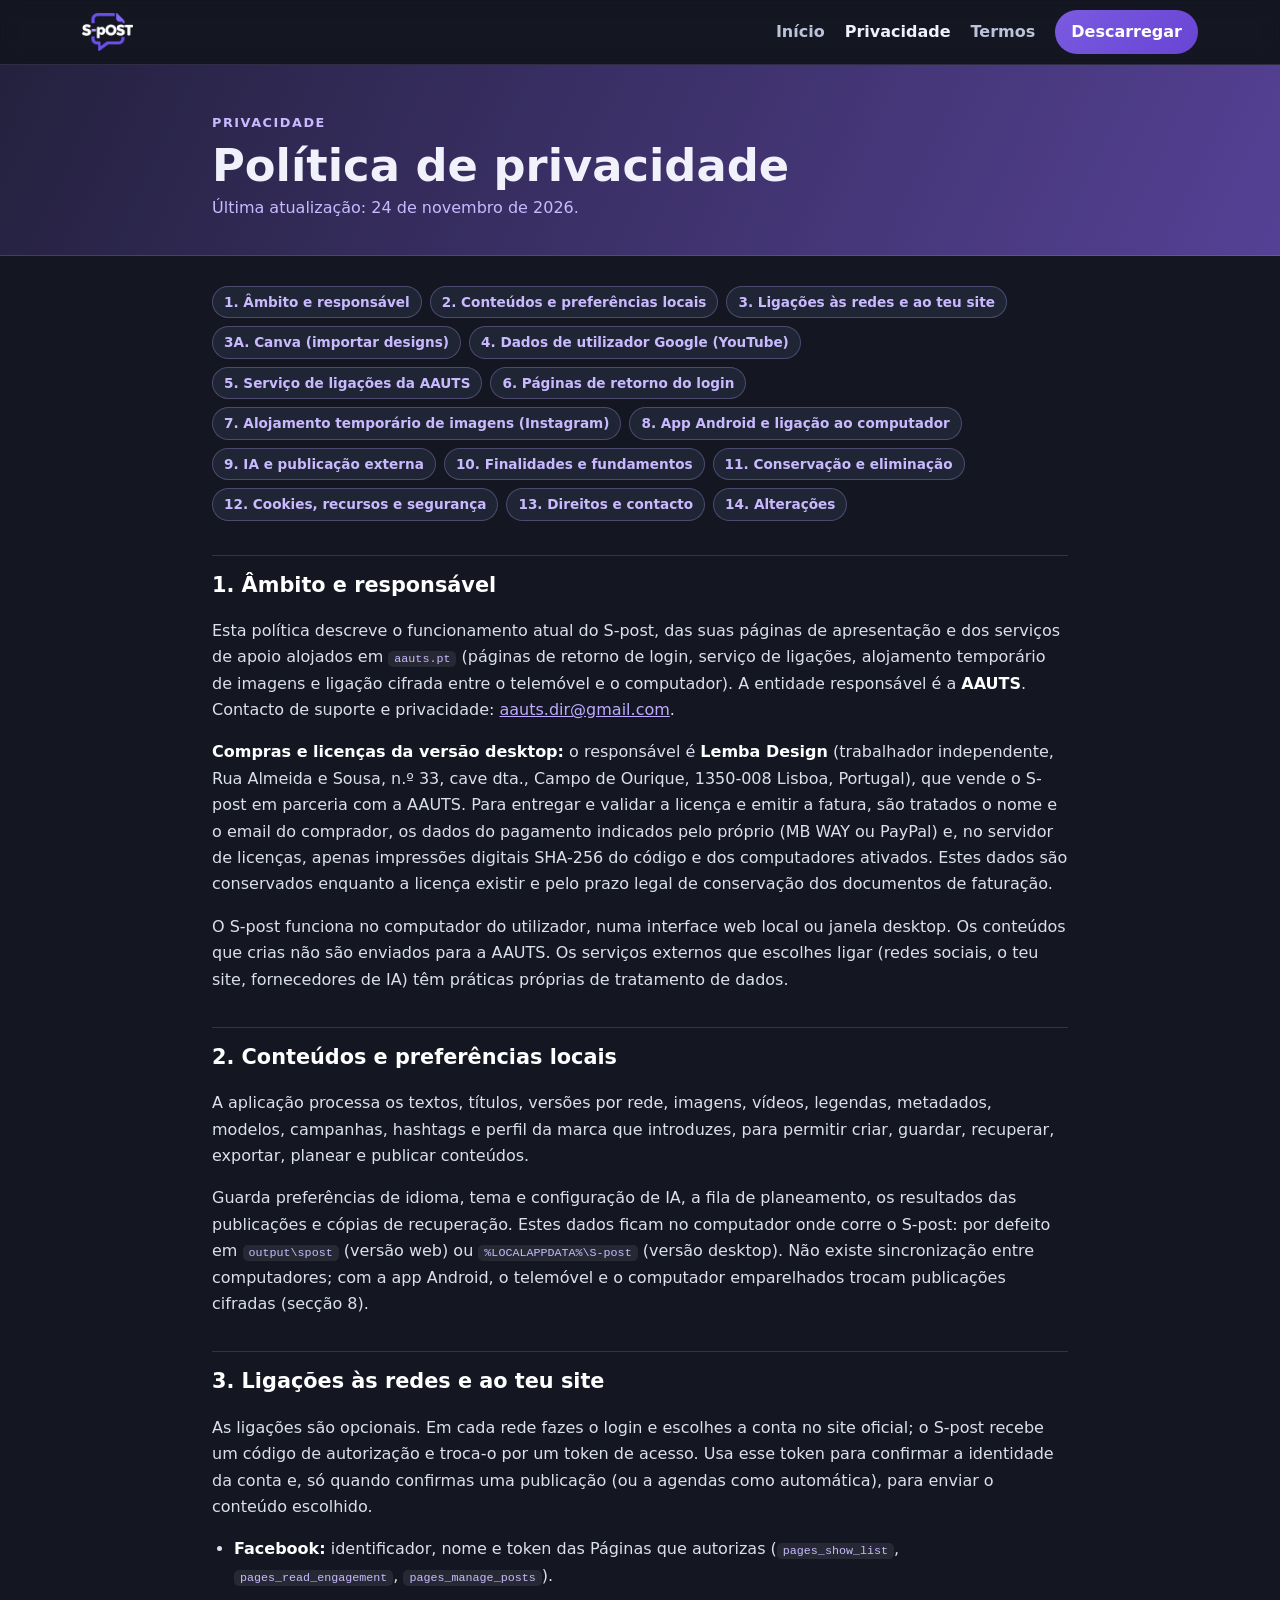
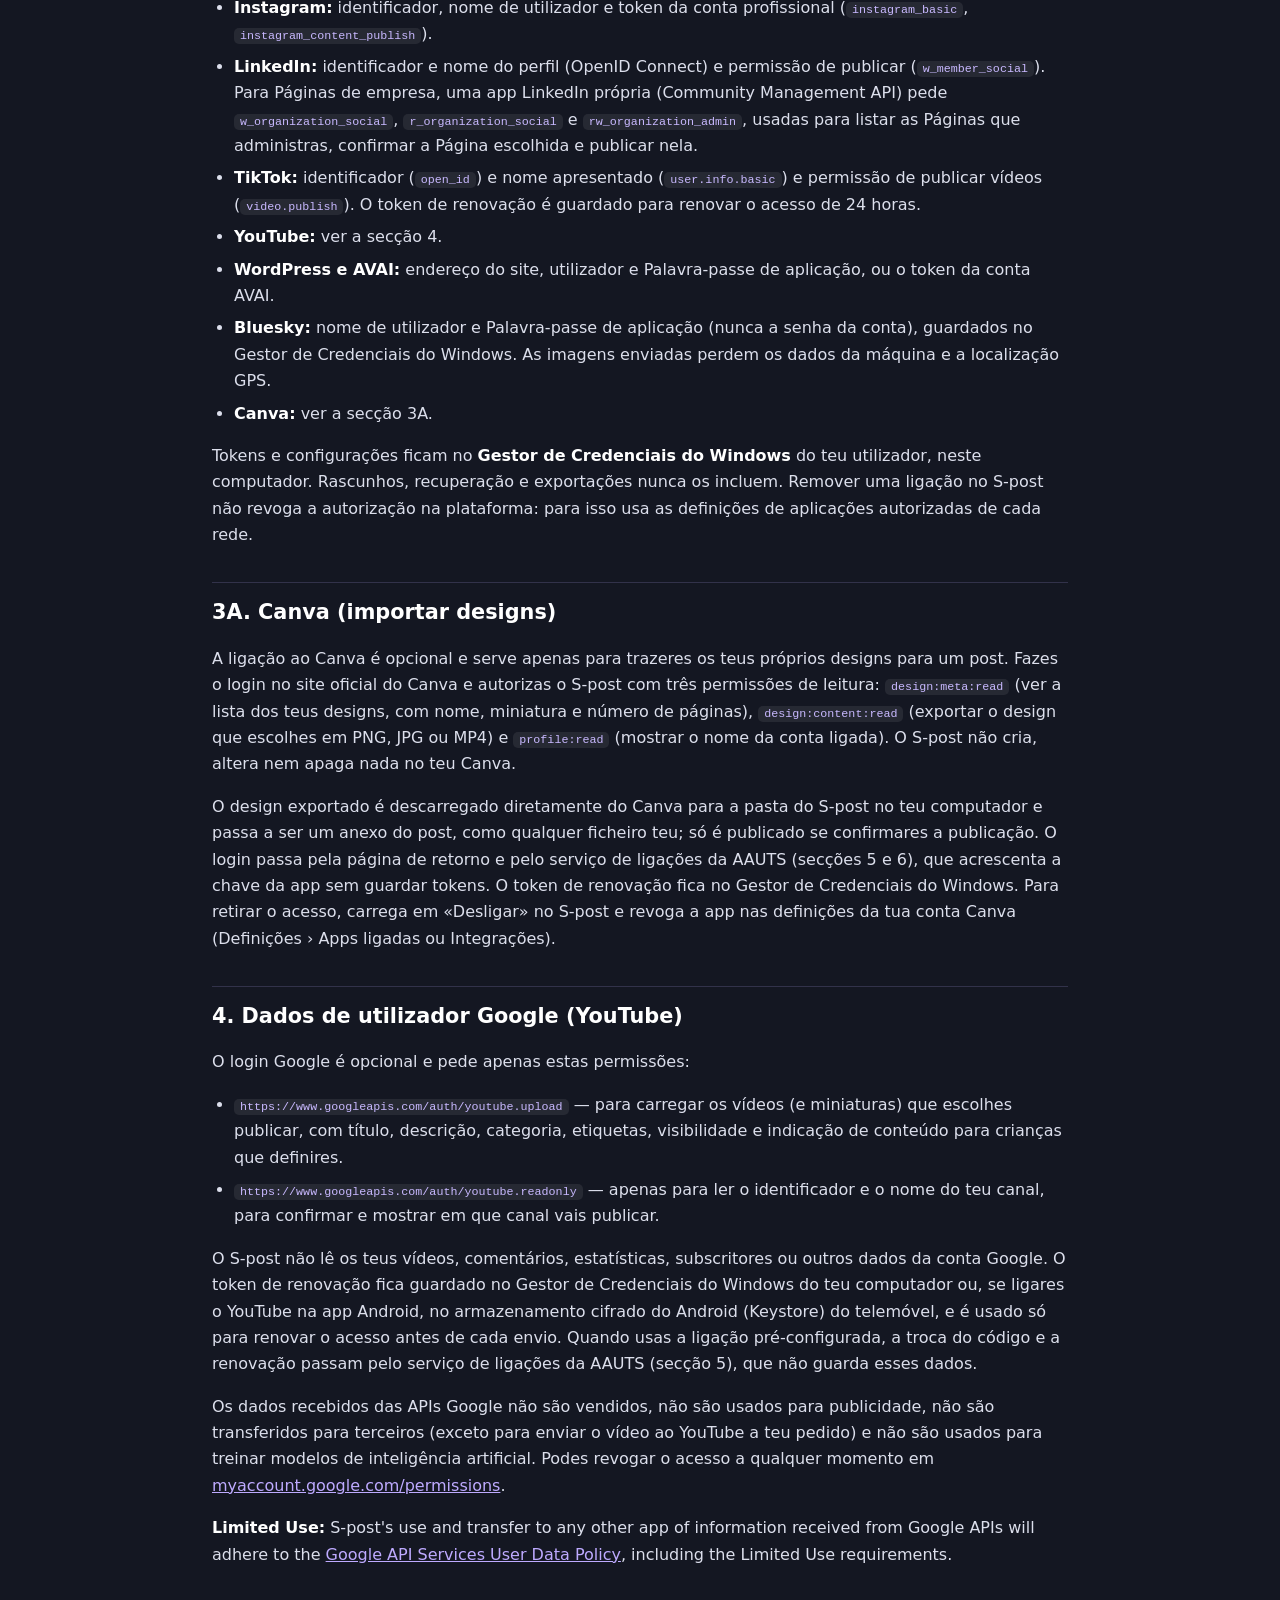
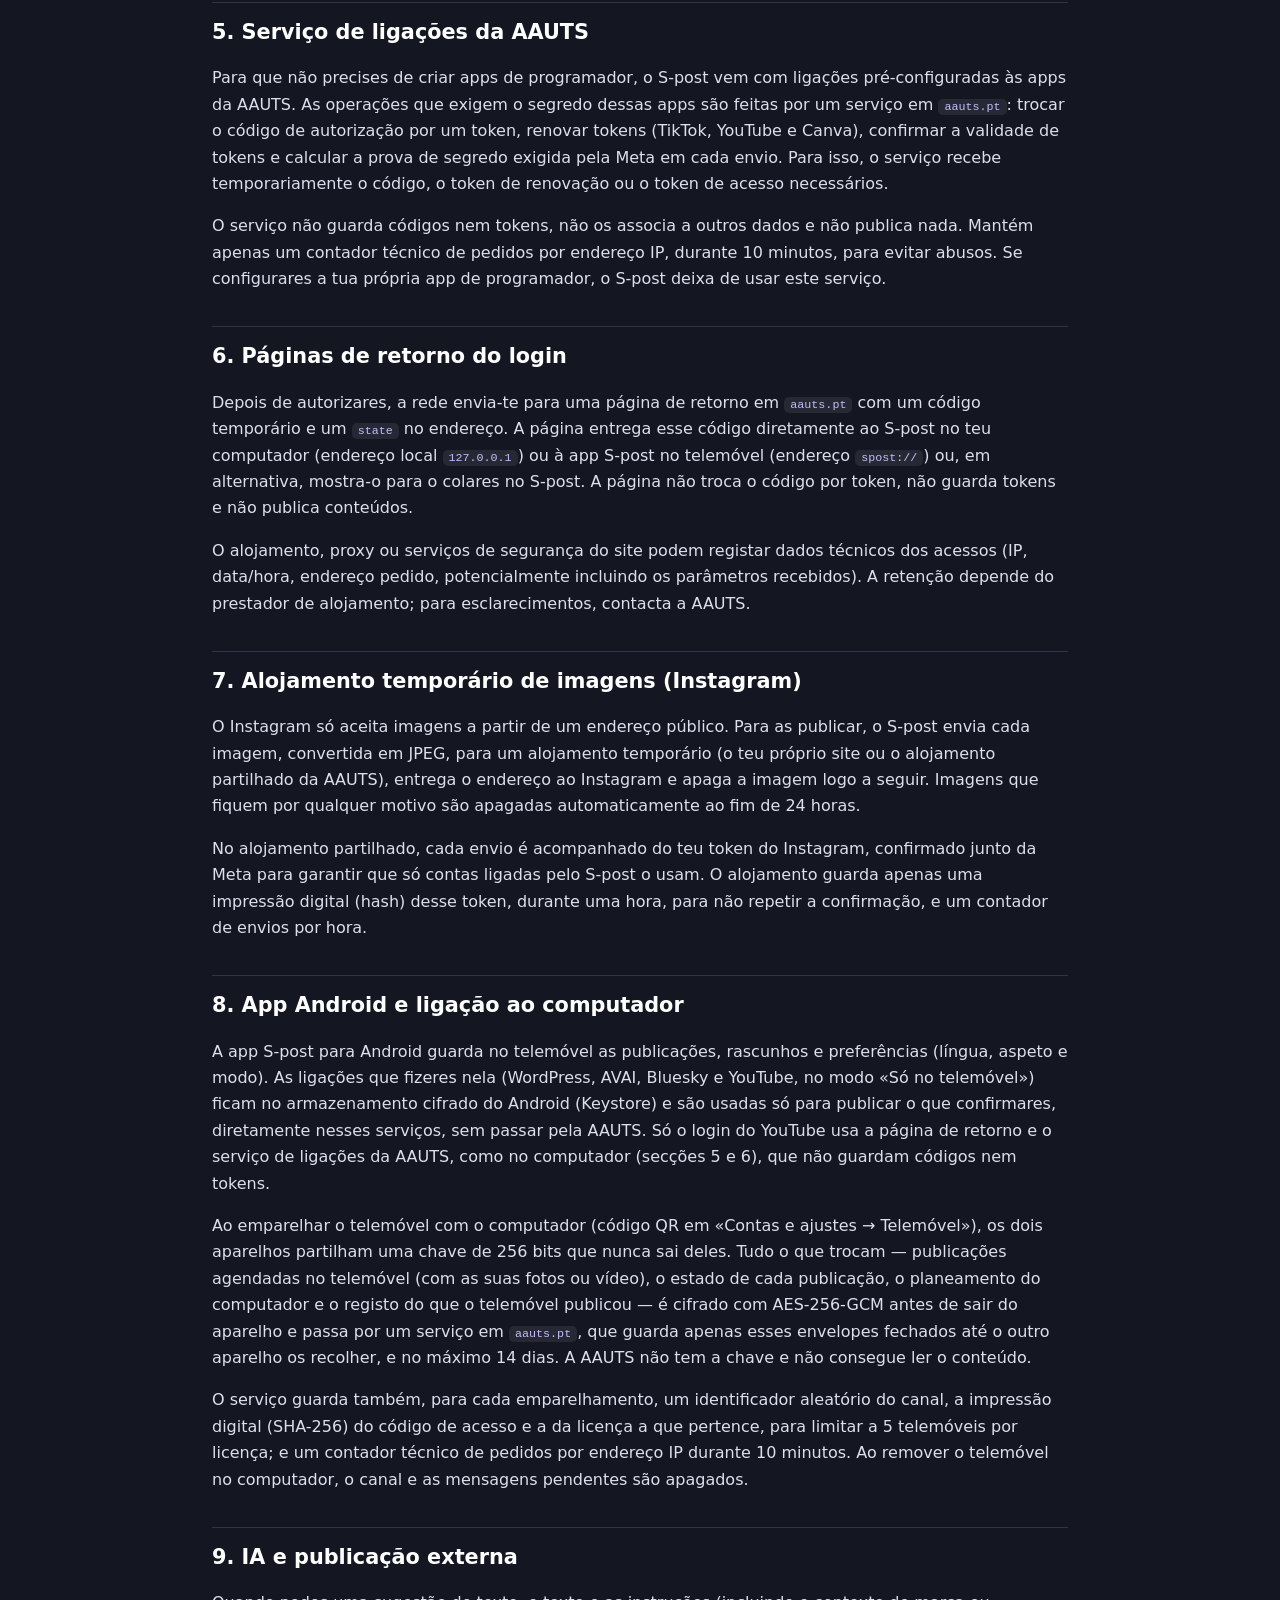
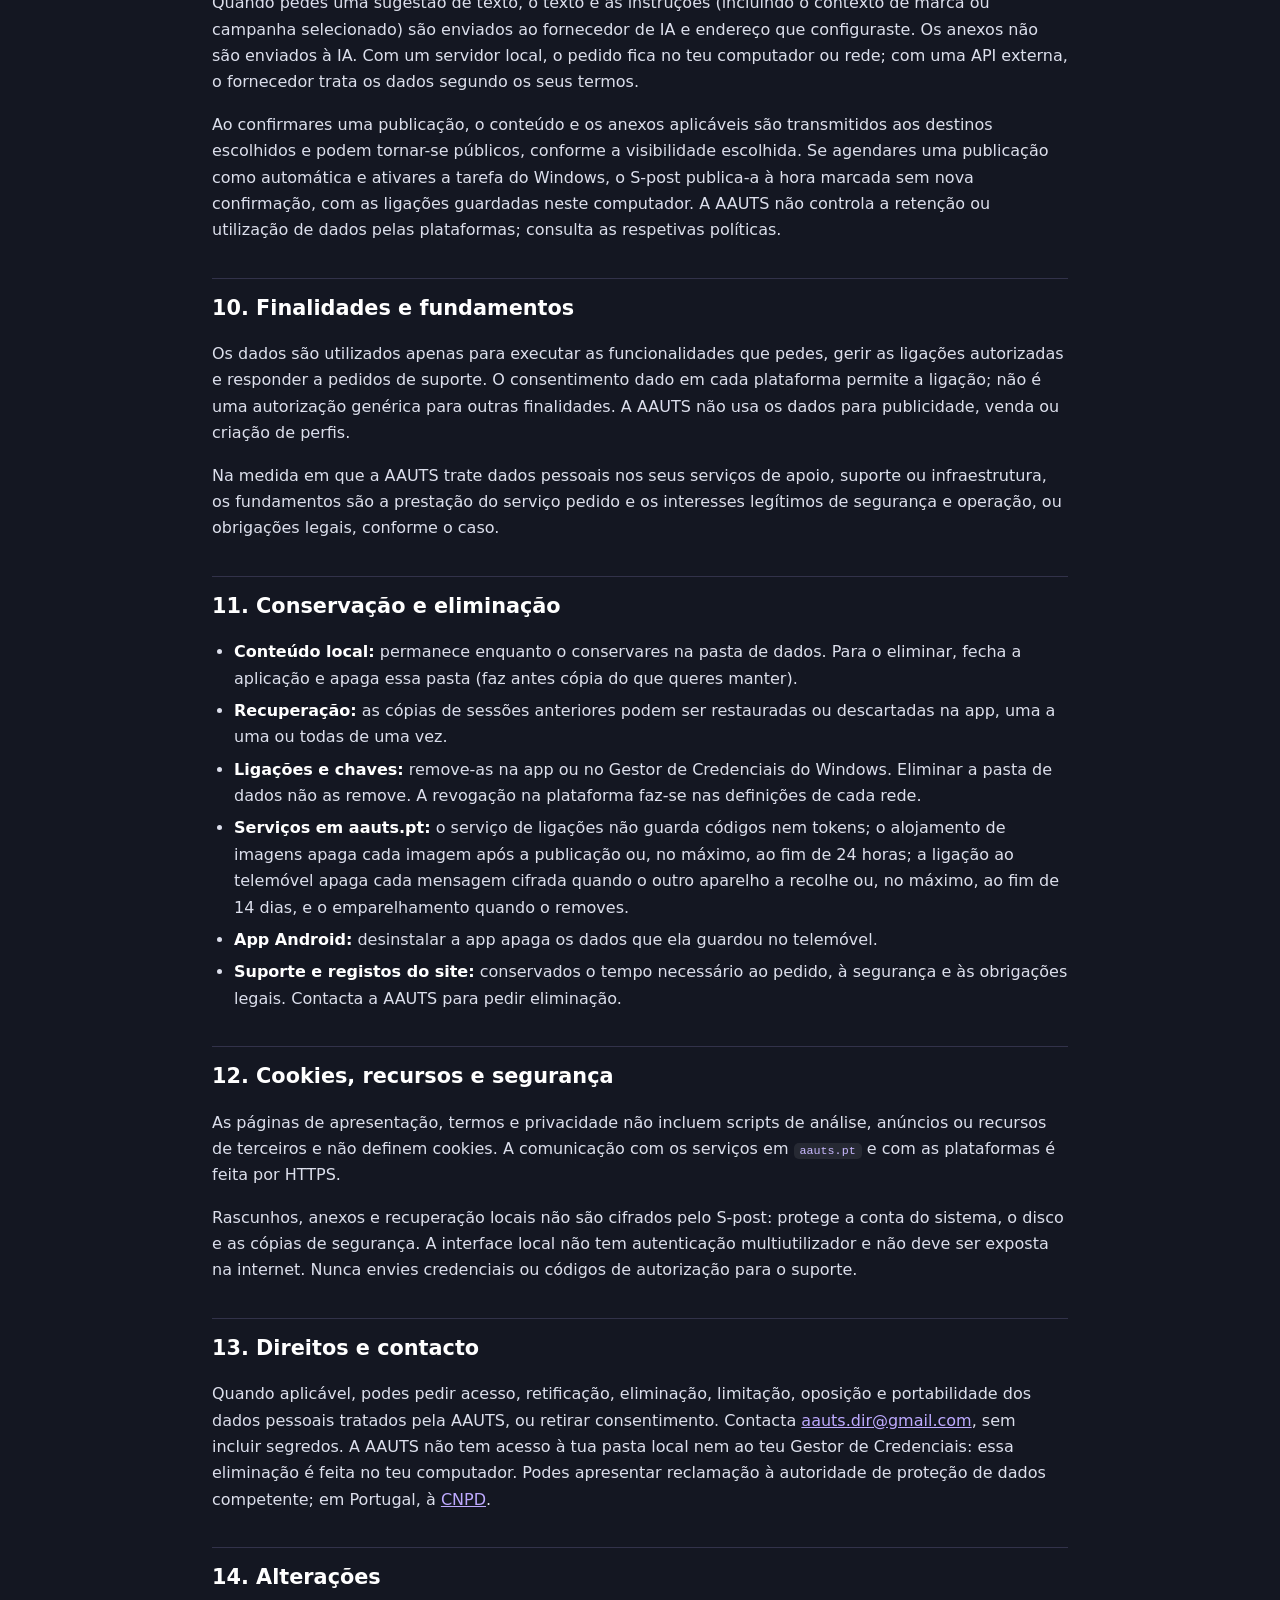
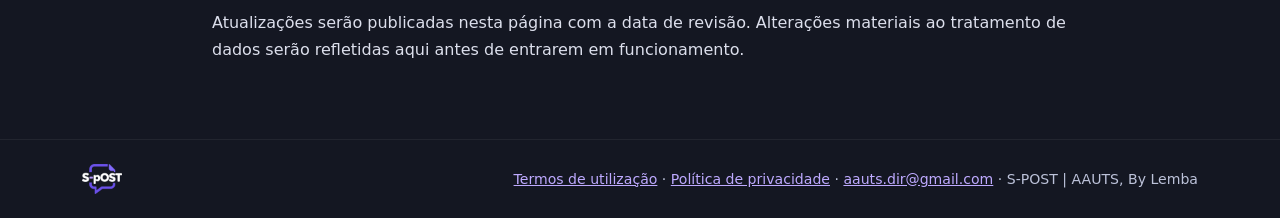
==== commit bc4d6ba5: "Telemóvel: WordPress, AVAI, Bluesky e YouTube; privacidade de 24/11 Co-Authored-By: Claude Opus 5.5 " ====
--- a/privacidade.html
+++ b/privacidade.html
@@ -26,7 +26,7 @@
   <div class="wrap">
     <span class="kicker">Privacidade</span>
     <h1>Política de privacidade</h1>
-    <p class="data">Última atualização: 20 de novembro de 2026.</p>
+    <p class="data">Última atualização: 24 de novembro de 2026.</p>
   </div>
 </div>
 
@@ -82,7 +82,7 @@
       <li><code>https://www.googleapis.com/auth/youtube.upload</code> — para carregar os vídeos (e miniaturas) que escolhes publicar, com título, descrição, categoria, etiquetas, visibilidade e indicação de conteúdo para crianças que definires.</li>
       <li><code>https://www.googleapis.com/auth/youtube.readonly</code> — apenas para ler o identificador e o nome do teu canal, para confirmar e mostrar em que canal vais publicar.</li>
     </ul>
-    <p>O S-post não lê os teus vídeos, comentários, estatísticas, subscritores ou outros dados da conta Google. O token de renovação fica guardado no Gestor de Credenciais do Windows do teu computador e é usado só para renovar o acesso antes de cada envio. Quando usas a ligação pré-configurada, a troca do código e a renovação passam pelo serviço de ligações da AAUTS (secção 5), que não guarda esses dados.</p>
+    <p>O S-post não lê os teus vídeos, comentários, estatísticas, subscritores ou outros dados da conta Google. O token de renovação fica guardado no Gestor de Credenciais do Windows do teu computador ou, se ligares o YouTube na app Android, no armazenamento cifrado do Android (Keystore) do telemóvel, e é usado só para renovar o acesso antes de cada envio. Quando usas a ligação pré-configurada, a troca do código e a renovação passam pelo serviço de ligações da AAUTS (secção 5), que não guarda esses dados.</p>
     <p>Os dados recebidos das APIs Google não são vendidos, não são usados para publicidade, não são transferidos para terceiros (exceto para enviar o vídeo ao YouTube a teu pedido) e não são usados para treinar modelos de inteligência artificial. Podes revogar o acesso a qualquer momento em <a href="https://myaccount.google.com/permissions" rel="noopener noreferrer">myaccount.google.com/permissions</a>.</p>
     <p lang="en"><strong>Limited Use:</strong> S-post's use and transfer to any other app of information received from Google APIs will adhere to the <a href="https://developers.google.com/terms/api-services-user-data-policy" rel="noopener noreferrer">Google API Services User Data Policy</a>, including the Limited Use requirements.</p>
 
@@ -91,7 +91,7 @@
     <p>O serviço não guarda códigos nem tokens, não os associa a outros dados e não publica nada. Mantém apenas um contador técnico de pedidos por endereço IP, durante 10 minutos, para evitar abusos. Se configurares a tua própria app de programador, o S-post deixa de usar este serviço.</p>
 
     <h2 id="s7">6. Páginas de retorno do login</h2>
-    <p>Depois de autorizares, a rede envia-te para uma página de retorno em <code>aauts.pt</code> com um código temporário e um <code>state</code> no endereço. A página entrega esse código diretamente ao S-post no teu computador (endereço local <code>127.0.0.1</code>) ou, em alternativa, mostra-o para o colares no S-post. A página não troca o código por token, não guarda tokens e não publica conteúdos.</p>
+    <p>Depois de autorizares, a rede envia-te para uma página de retorno em <code>aauts.pt</code> com um código temporário e um <code>state</code> no endereço. A página entrega esse código diretamente ao S-post no teu computador (endereço local <code>127.0.0.1</code>) ou à app S-post no telemóvel (endereço <code>spost://</code>) ou, em alternativa, mostra-o para o colares no S-post. A página não troca o código por token, não guarda tokens e não publica conteúdos.</p>
     <p>O alojamento, proxy ou serviços de segurança do site podem registar dados técnicos dos acessos (IP, data/hora, endereço pedido, potencialmente incluindo os parâmetros recebidos). A retenção depende do prestador de alojamento; para esclarecimentos, contacta a AAUTS.</p>
 
     <h2 id="s8">7. Alojamento temporário de imagens (Instagram)</h2>
@@ -100,8 +100,9 @@
 
     <h2 id="s9">8. App Android e ligação ao computador</h2>
     <p>A app S-post para Android guarda no telemóvel as publicações, rascunhos e preferências (língua, aspeto e modo).
-      As ligações que fizeres nela (WordPress e AVAI, no modo «Só no telemóvel») ficam no armazenamento cifrado do
-      Android (Keystore) e são usadas só para publicar o que confirmares, diretamente nesses serviços, sem passar pela AAUTS.</p>
+      As ligações que fizeres nela (WordPress, AVAI, Bluesky e YouTube, no modo «Só no telemóvel») ficam no armazenamento cifrado do
+      Android (Keystore) e são usadas só para publicar o que confirmares, diretamente nesses serviços, sem passar pela AAUTS.
+      Só o login do YouTube usa a página de retorno e o serviço de ligações da AAUTS, como no computador (secções 5 e 6), que não guardam códigos nem tokens.</p>
     <p>Ao emparelhar o telemóvel com o computador (código QR em «Contas e ajustes → Telemóvel»), os dois aparelhos
       partilham uma chave de 256 bits que nunca sai deles. Tudo o que trocam — publicações agendadas no telemóvel (com as suas fotos ou vídeo),
       o estado de cada publicação, o planeamento do computador e o registo do que o telemóvel publicou — é cifrado
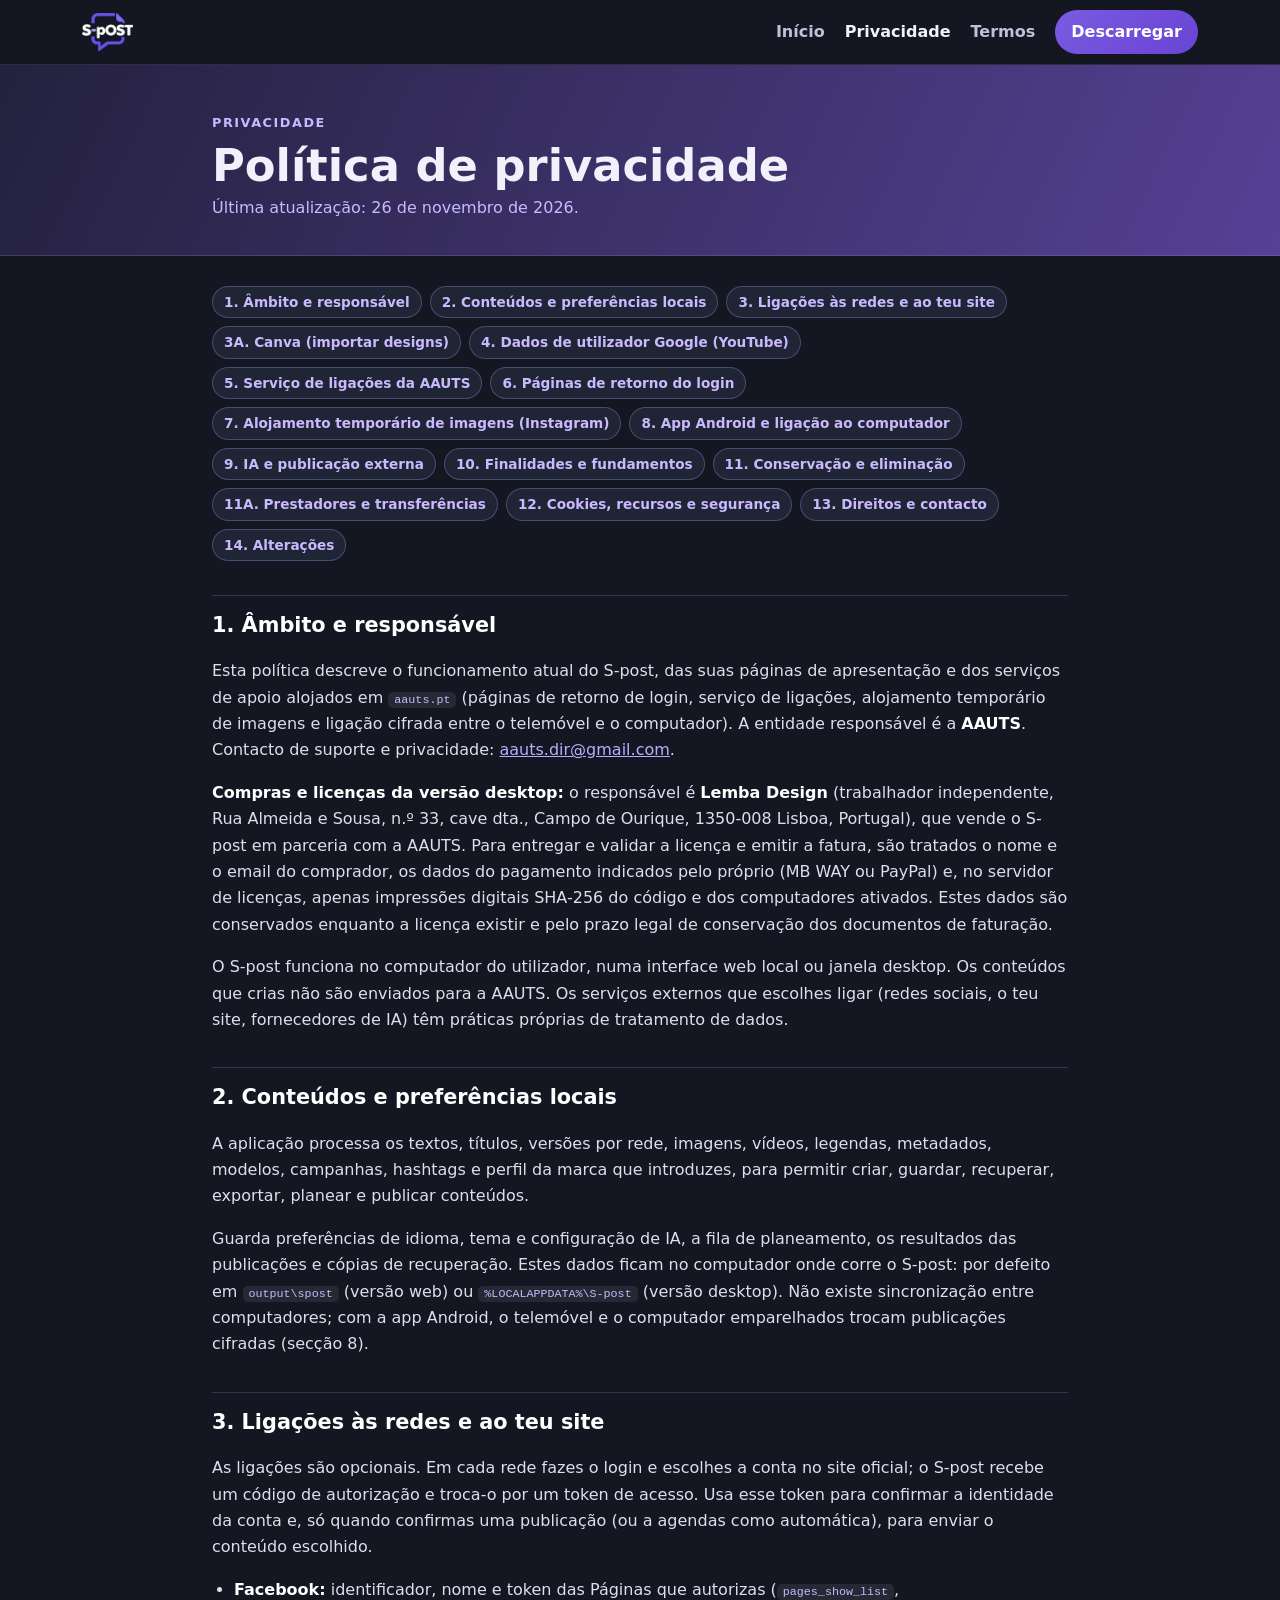
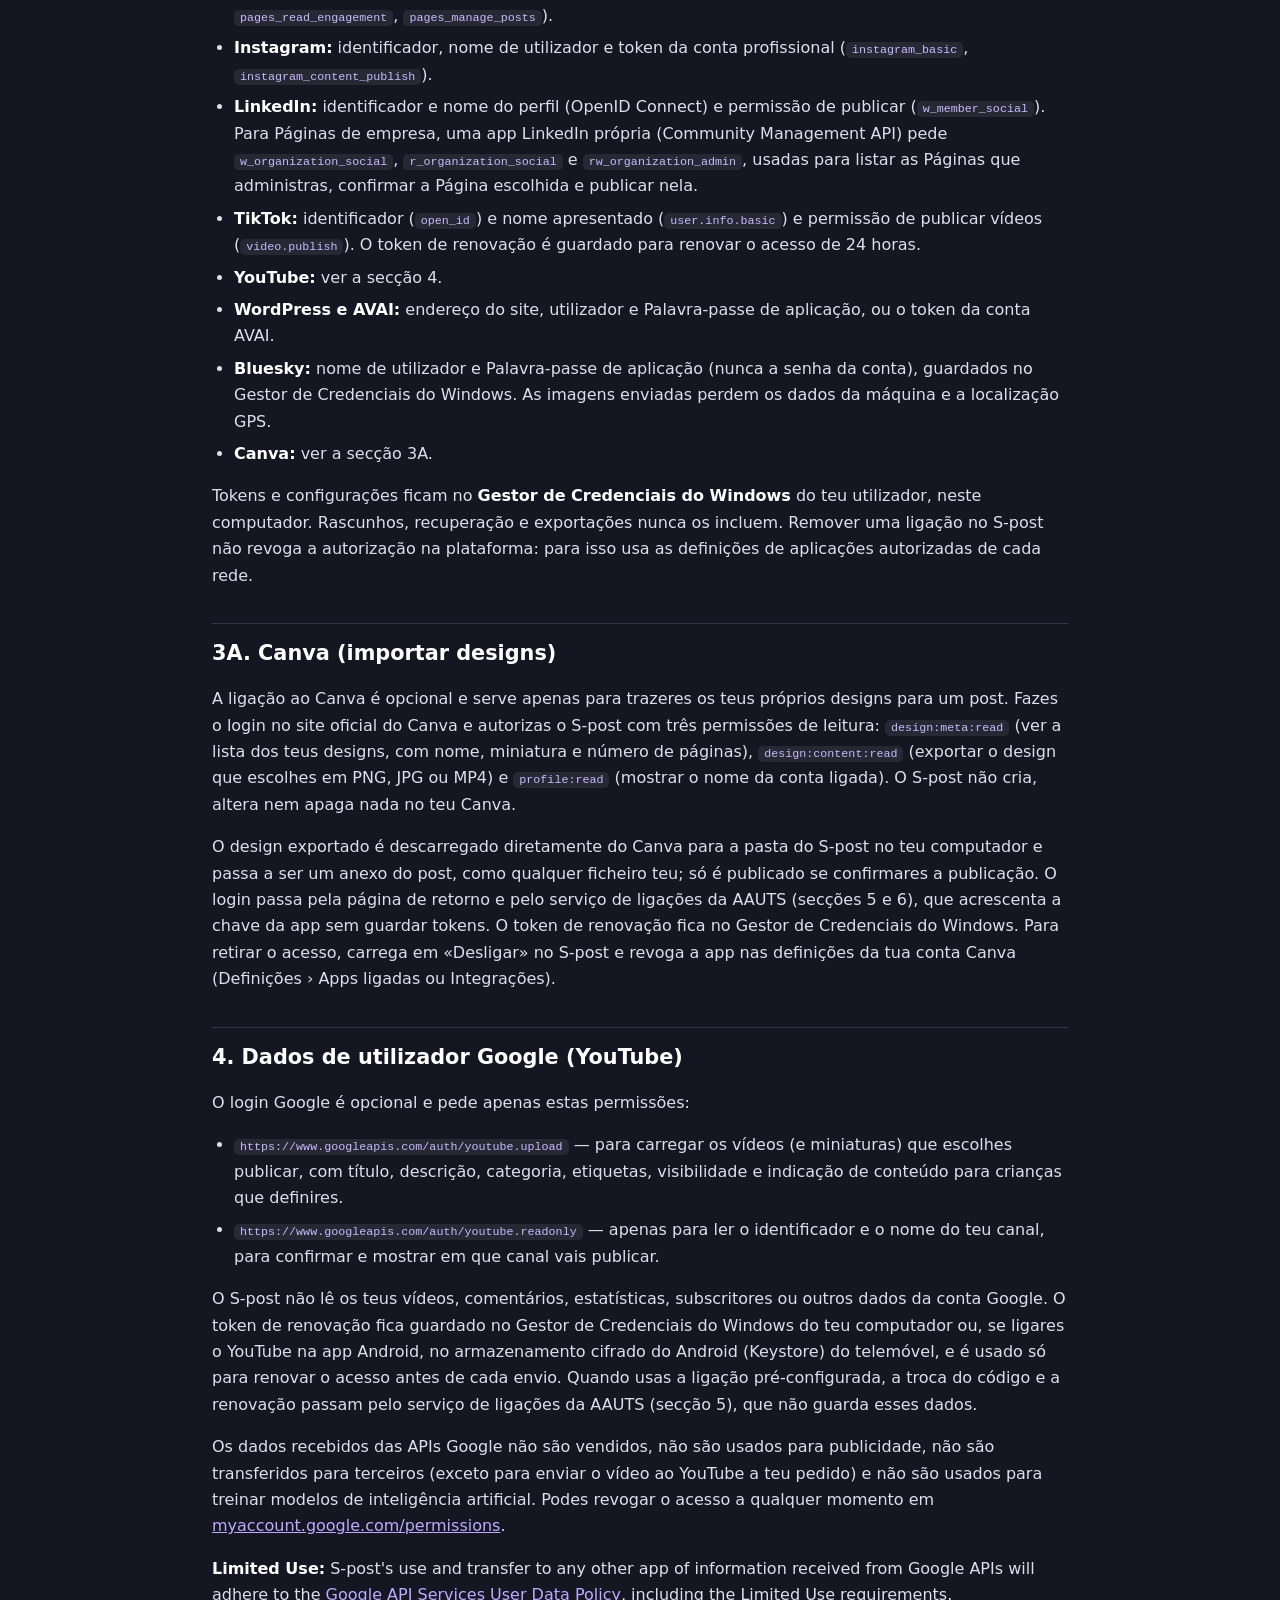
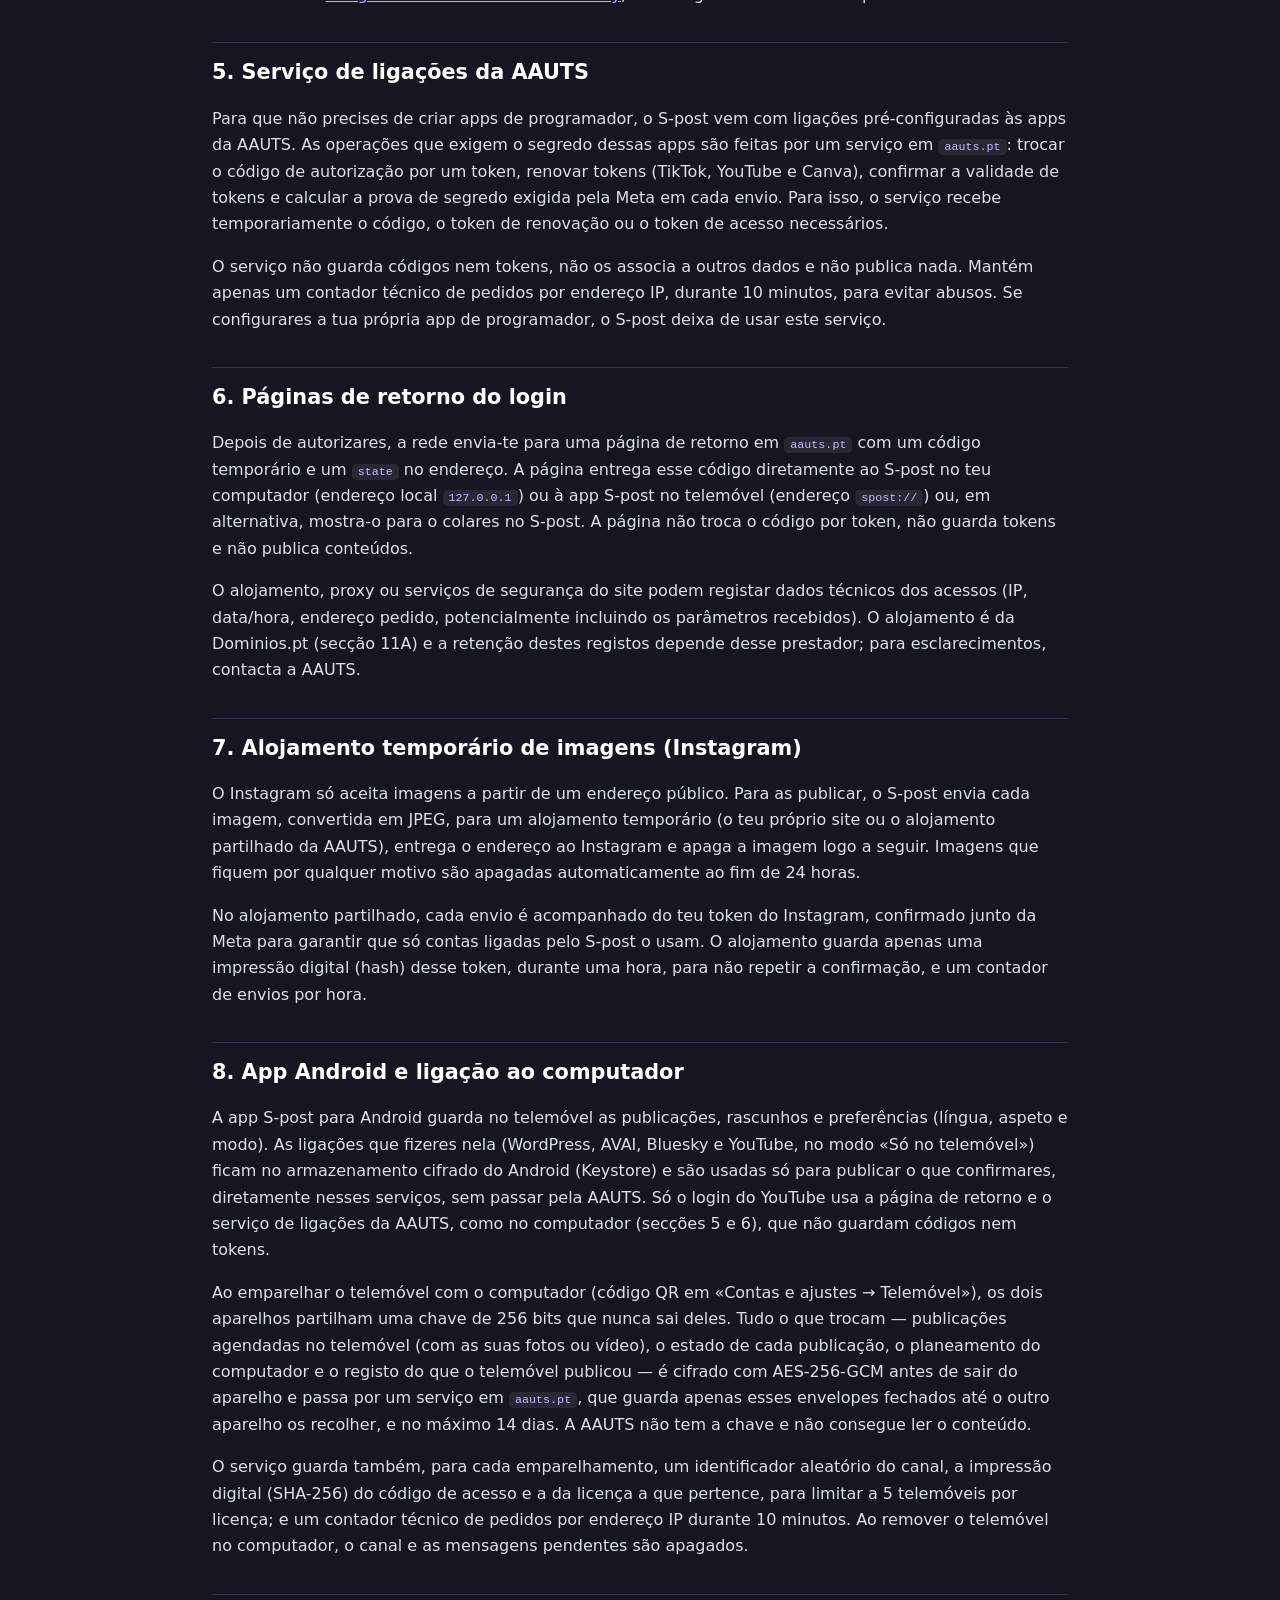
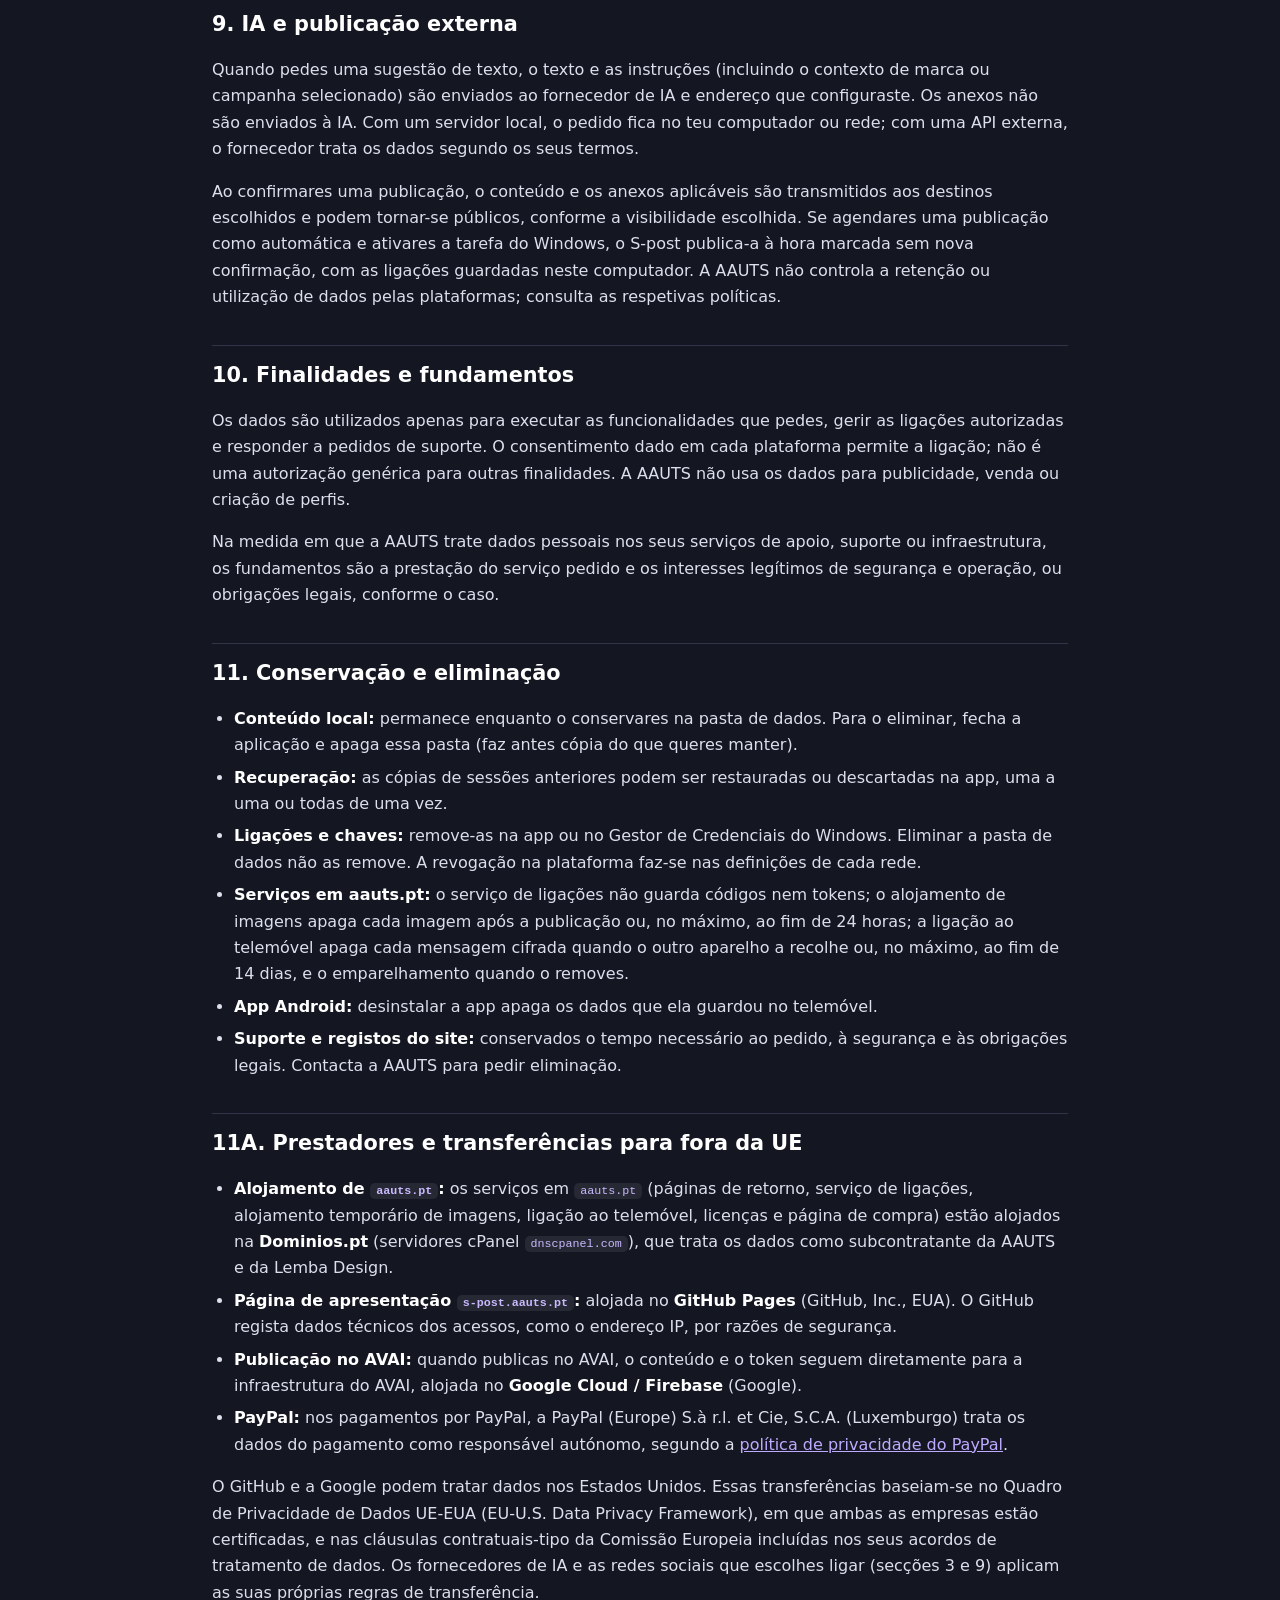
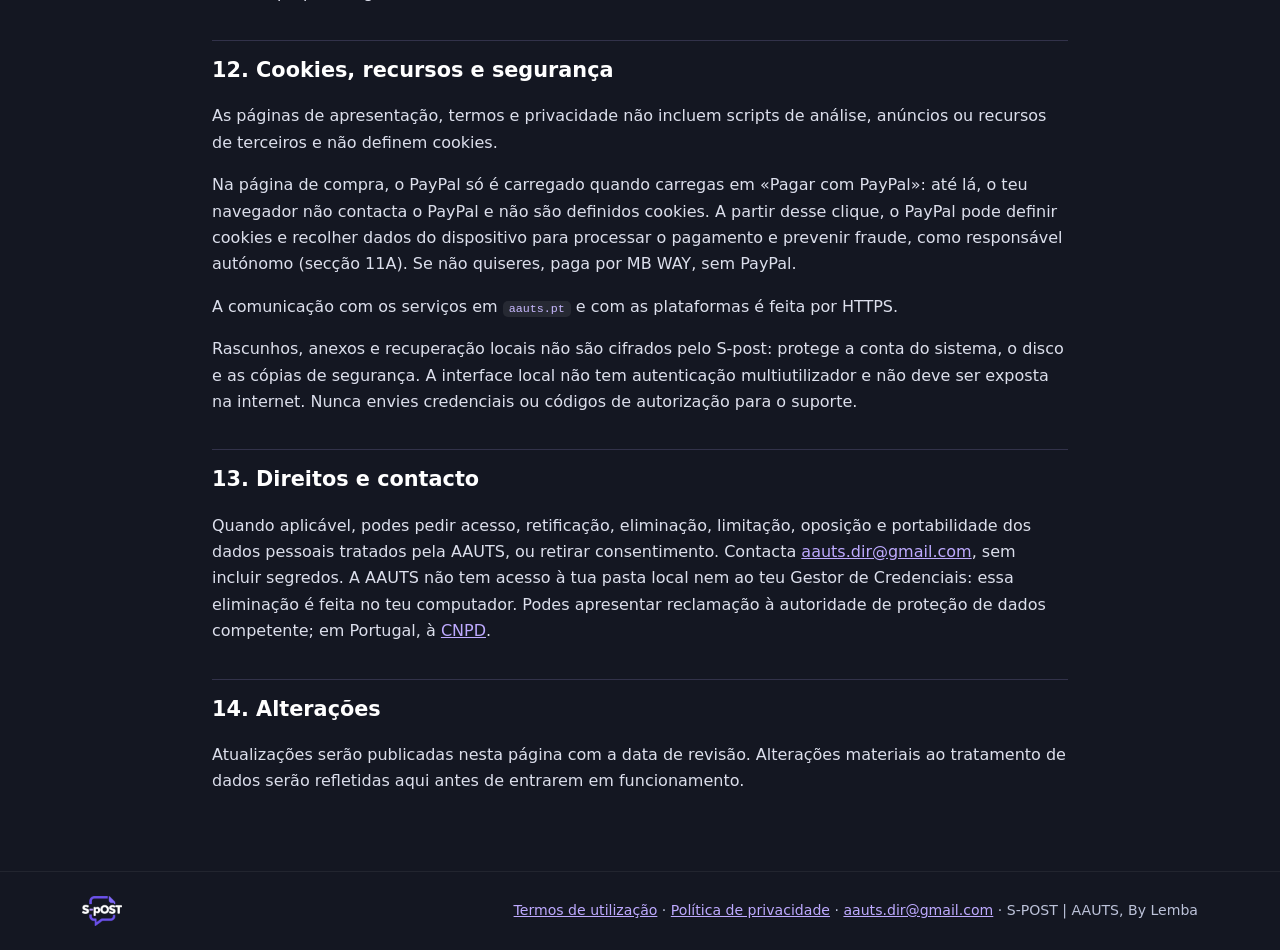
==== commit 9f93cb89: "Privacidade: prestadores, transferências para fora da UE e PayPal só ao clicar Co-Authored-By: Claud" ====
--- a/privacidade.html
+++ b/privacidade.html
@@ -5,7 +5,9 @@
 <meta name="viewport" content="width=device-width, initial-scale=1">
 <meta name="referrer" content="no-referrer">
 <title>Política de privacidade — S-post | AAUTS</title>
-<link rel="icon" href="media/logo-spost.webp">
+<link rel="icon" type="image/png" sizes="32x32" href="media/favicon-32.png">
+<link rel="icon" type="image/png" sizes="192x192" href="media/favicon-192.png">
+<link rel="apple-touch-icon" href="media/apple-touch-icon.png">
 <meta name="theme-color" content="#141722">
 <link rel="stylesheet" href="legal.css">
 </head>
@@ -26,7 +28,7 @@
   <div class="wrap">
     <span class="kicker">Privacidade</span>
     <h1>Política de privacidade</h1>
-    <p class="data">Última atualização: 24 de novembro de 2026.</p>
+    <p class="data">Última atualização: 26 de novembro de 2026.</p>
   </div>
 </div>
 
@@ -44,6 +46,7 @@
     <a href="#s10">9. IA e publicação externa</a>
     <a href="#s11">10. Finalidades e fundamentos</a>
     <a href="#s12">11. Conservação e eliminação</a>
+    <a href="#s12a">11A. Prestadores e transferências</a>
     <a href="#s13">12. Cookies, recursos e segurança</a>
     <a href="#s14">13. Direitos e contacto</a>
     <a href="#s15">14. Alterações</a>
@@ -92,7 +95,7 @@
 
     <h2 id="s7">6. Páginas de retorno do login</h2>
     <p>Depois de autorizares, a rede envia-te para uma página de retorno em <code>aauts.pt</code> com um código temporário e um <code>state</code> no endereço. A página entrega esse código diretamente ao S-post no teu computador (endereço local <code>127.0.0.1</code>) ou à app S-post no telemóvel (endereço <code>spost://</code>) ou, em alternativa, mostra-o para o colares no S-post. A página não troca o código por token, não guarda tokens e não publica conteúdos.</p>
-    <p>O alojamento, proxy ou serviços de segurança do site podem registar dados técnicos dos acessos (IP, data/hora, endereço pedido, potencialmente incluindo os parâmetros recebidos). A retenção depende do prestador de alojamento; para esclarecimentos, contacta a AAUTS.</p>
+    <p>O alojamento, proxy ou serviços de segurança do site podem registar dados técnicos dos acessos (IP, data/hora, endereço pedido, potencialmente incluindo os parâmetros recebidos). O alojamento é da Dominios.pt (secção 11A) e a retenção destes registos depende desse prestador; para esclarecimentos, contacta a AAUTS.</p>
 
     <h2 id="s8">7. Alojamento temporário de imagens (Instagram)</h2>
     <p>O Instagram só aceita imagens a partir de um endereço público. Para as publicar, o S-post envia cada imagem, convertida em JPEG, para um alojamento temporário (o teu próprio site ou o alojamento partilhado da AAUTS), entrega o endereço ao Instagram e apaga a imagem logo a seguir. Imagens que fiquem por qualquer motivo são apagadas automaticamente ao fim de 24 horas.</p>
@@ -132,8 +135,19 @@
       <li><strong>Suporte e registos do site:</strong> conservados o tempo necessário ao pedido, à segurança e às obrigações legais. Contacta a AAUTS para pedir eliminação.</li>
     </ul>
 
+    <h2 id="s12a">11A. Prestadores e transferências para fora da UE</h2>
+    <ul>
+      <li><strong>Alojamento de <code>aauts.pt</code>:</strong> os serviços em <code>aauts.pt</code> (páginas de retorno, serviço de ligações, alojamento temporário de imagens, ligação ao telemóvel, licenças e página de compra) estão alojados na <strong>Dominios.pt</strong> (servidores cPanel <code>dnscpanel.com</code>), que trata os dados como subcontratante da AAUTS e da Lemba Design.</li>
+      <li><strong>Página de apresentação <code>s-post.aauts.pt</code>:</strong> alojada no <strong>GitHub Pages</strong> (GitHub, Inc., EUA). O GitHub regista dados técnicos dos acessos, como o endereço IP, por razões de segurança.</li>
+      <li><strong>Publicação no AVAI:</strong> quando publicas no AVAI, o conteúdo e o token seguem diretamente para a infraestrutura do AVAI, alojada no <strong>Google Cloud / Firebase</strong> (Google).</li>
+      <li><strong>PayPal:</strong> nos pagamentos por PayPal, a PayPal (Europe) S.à r.l. et Cie, S.C.A. (Luxemburgo) trata os dados do pagamento como responsável autónomo, segundo a <a href="https://www.paypal.com/pt/legalhub/privacy-full" rel="noopener noreferrer">política de privacidade do PayPal</a>.</li>
+    </ul>
+    <p>O GitHub e a Google podem tratar dados nos Estados Unidos. Essas transferências baseiam-se no Quadro de Privacidade de Dados UE-EUA (<span lang="en">EU-U.S. Data Privacy Framework</span>), em que ambas as empresas estão certificadas, e nas cláusulas contratuais-tipo da Comissão Europeia incluídas nos seus acordos de tratamento de dados. Os fornecedores de IA e as redes sociais que escolhes ligar (secções 3 e 9) aplicam as suas próprias regras de transferência.</p>
+
     <h2 id="s13">12. Cookies, recursos e segurança</h2>
-    <p>As páginas de apresentação, termos e privacidade não incluem scripts de análise, anúncios ou recursos de terceiros e não definem cookies. A comunicação com os serviços em <code>aauts.pt</code> e com as plataformas é feita por HTTPS.</p>
+    <p>As páginas de apresentação, termos e privacidade não incluem scripts de análise, anúncios ou recursos de terceiros e não definem cookies.</p>
+    <p>Na página de compra, o PayPal só é carregado quando carregas em «Pagar com PayPal»: até lá, o teu navegador não contacta o PayPal e não são definidos cookies. A partir desse clique, o PayPal pode definir cookies e recolher dados do dispositivo para processar o pagamento e prevenir fraude, como responsável autónomo (secção 11A). Se não quiseres, paga por MB WAY, sem PayPal.</p>
+    <p>A comunicação com os serviços em <code>aauts.pt</code> e com as plataformas é feita por HTTPS.</p>
     <p>Rascunhos, anexos e recuperação locais não são cifrados pelo S-post: protege a conta do sistema, o disco e as cópias de segurança. A interface local não tem autenticação multiutilizador e não deve ser exposta na internet. Nunca envies credenciais ou códigos de autorização para o suporte.</p>
 
     <h2 id="s14">13. Direitos e contacto</h2>
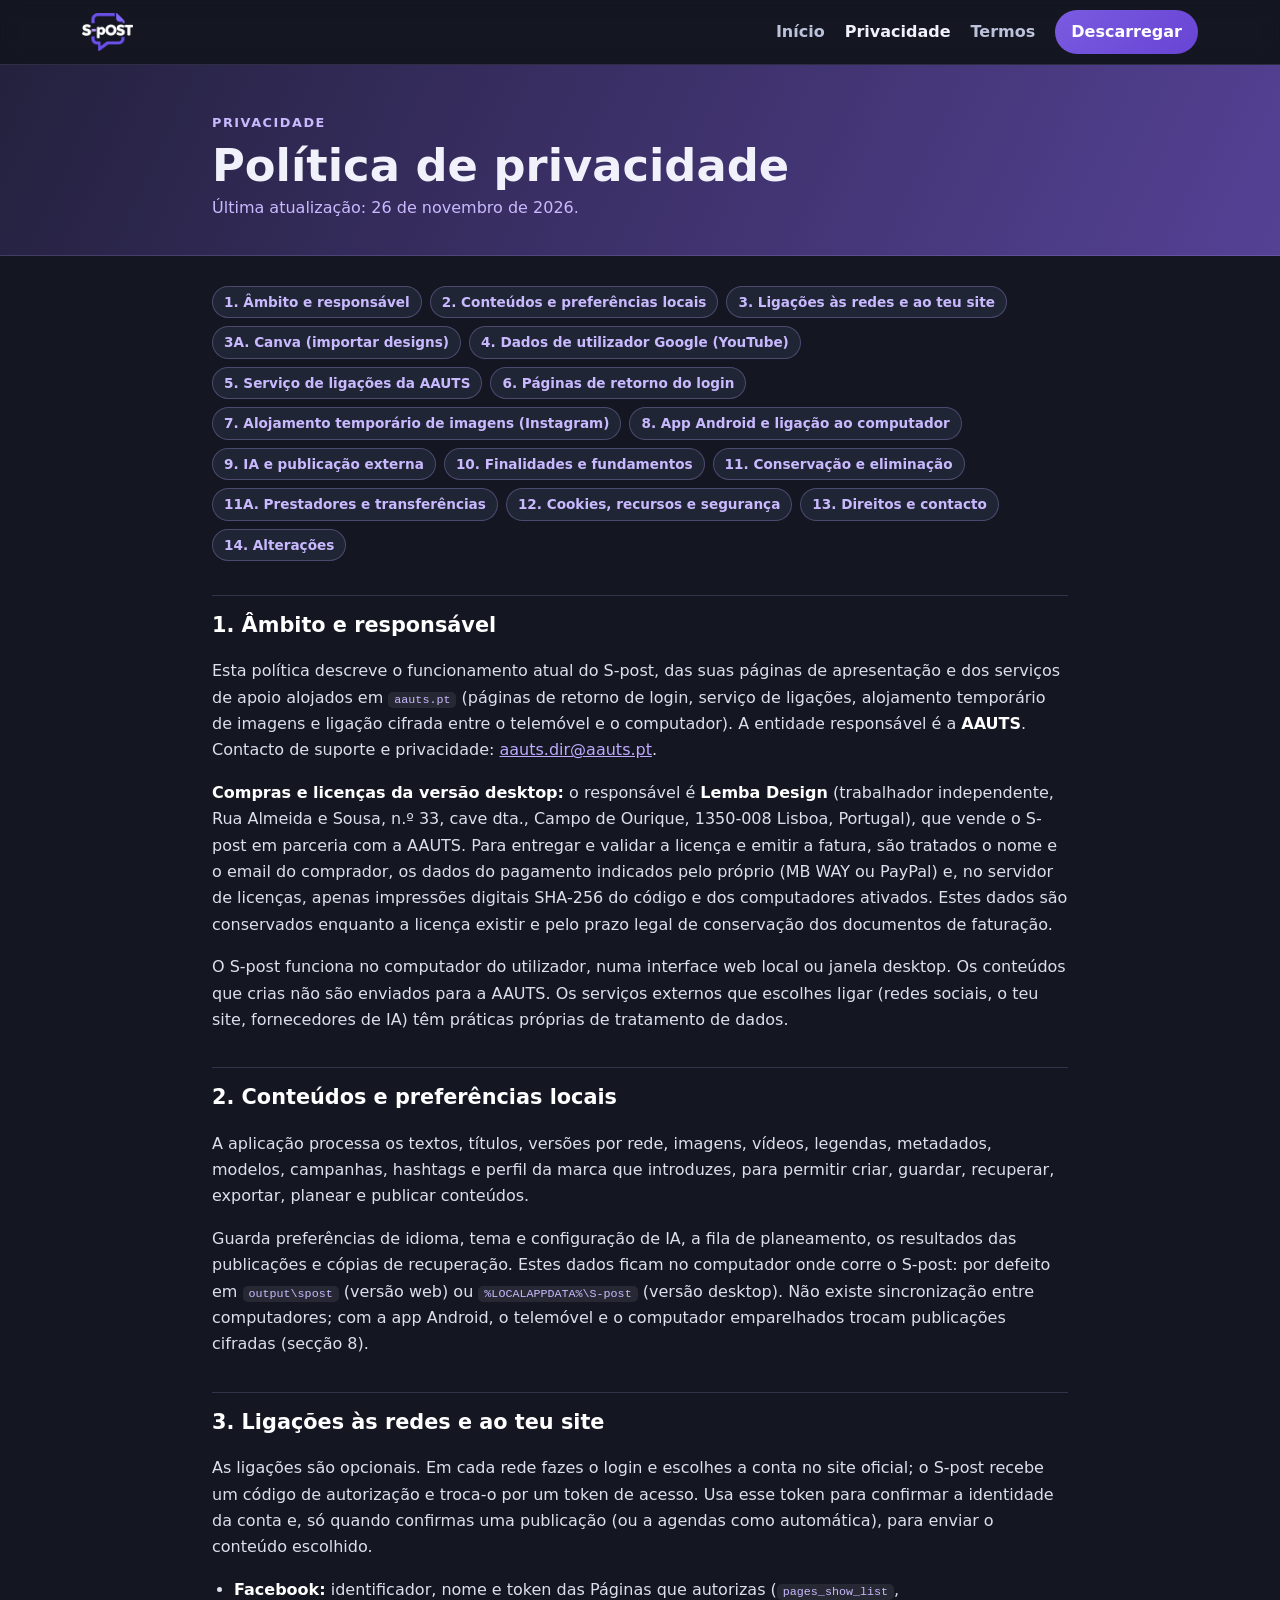
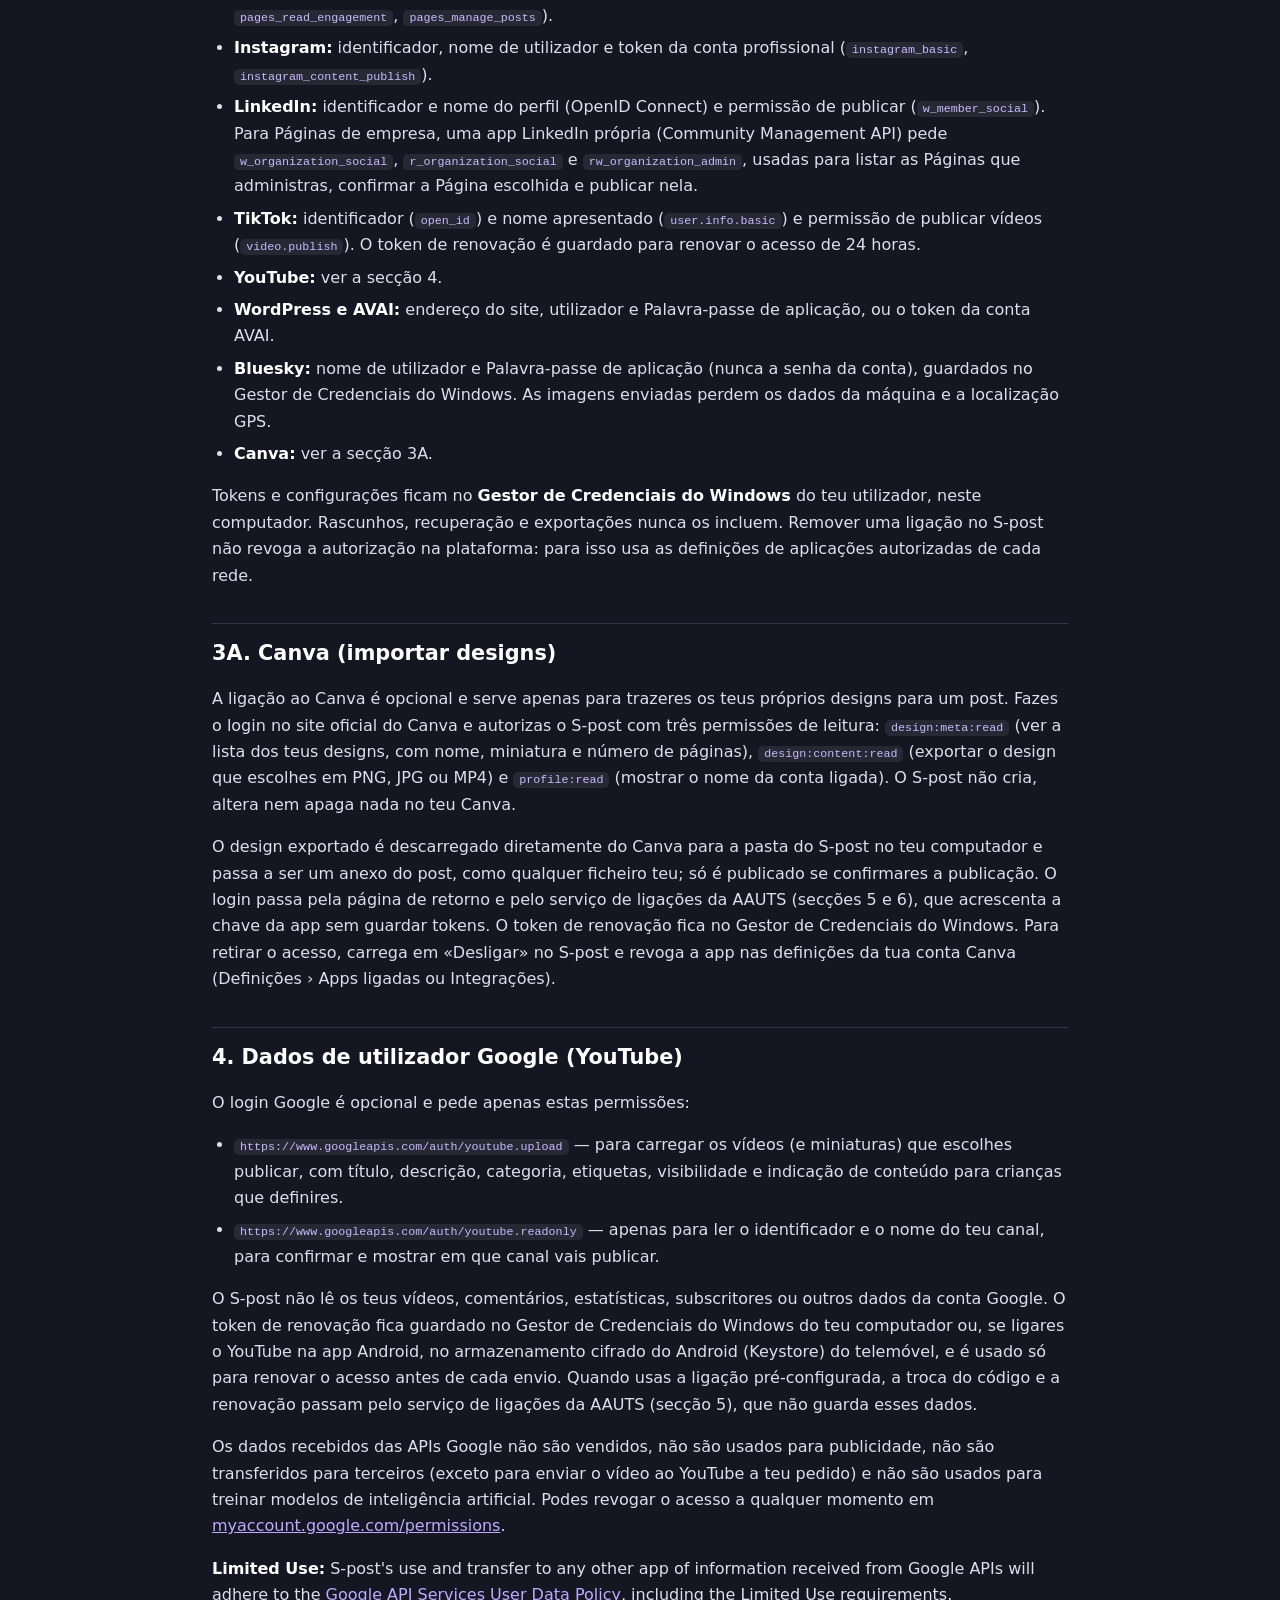
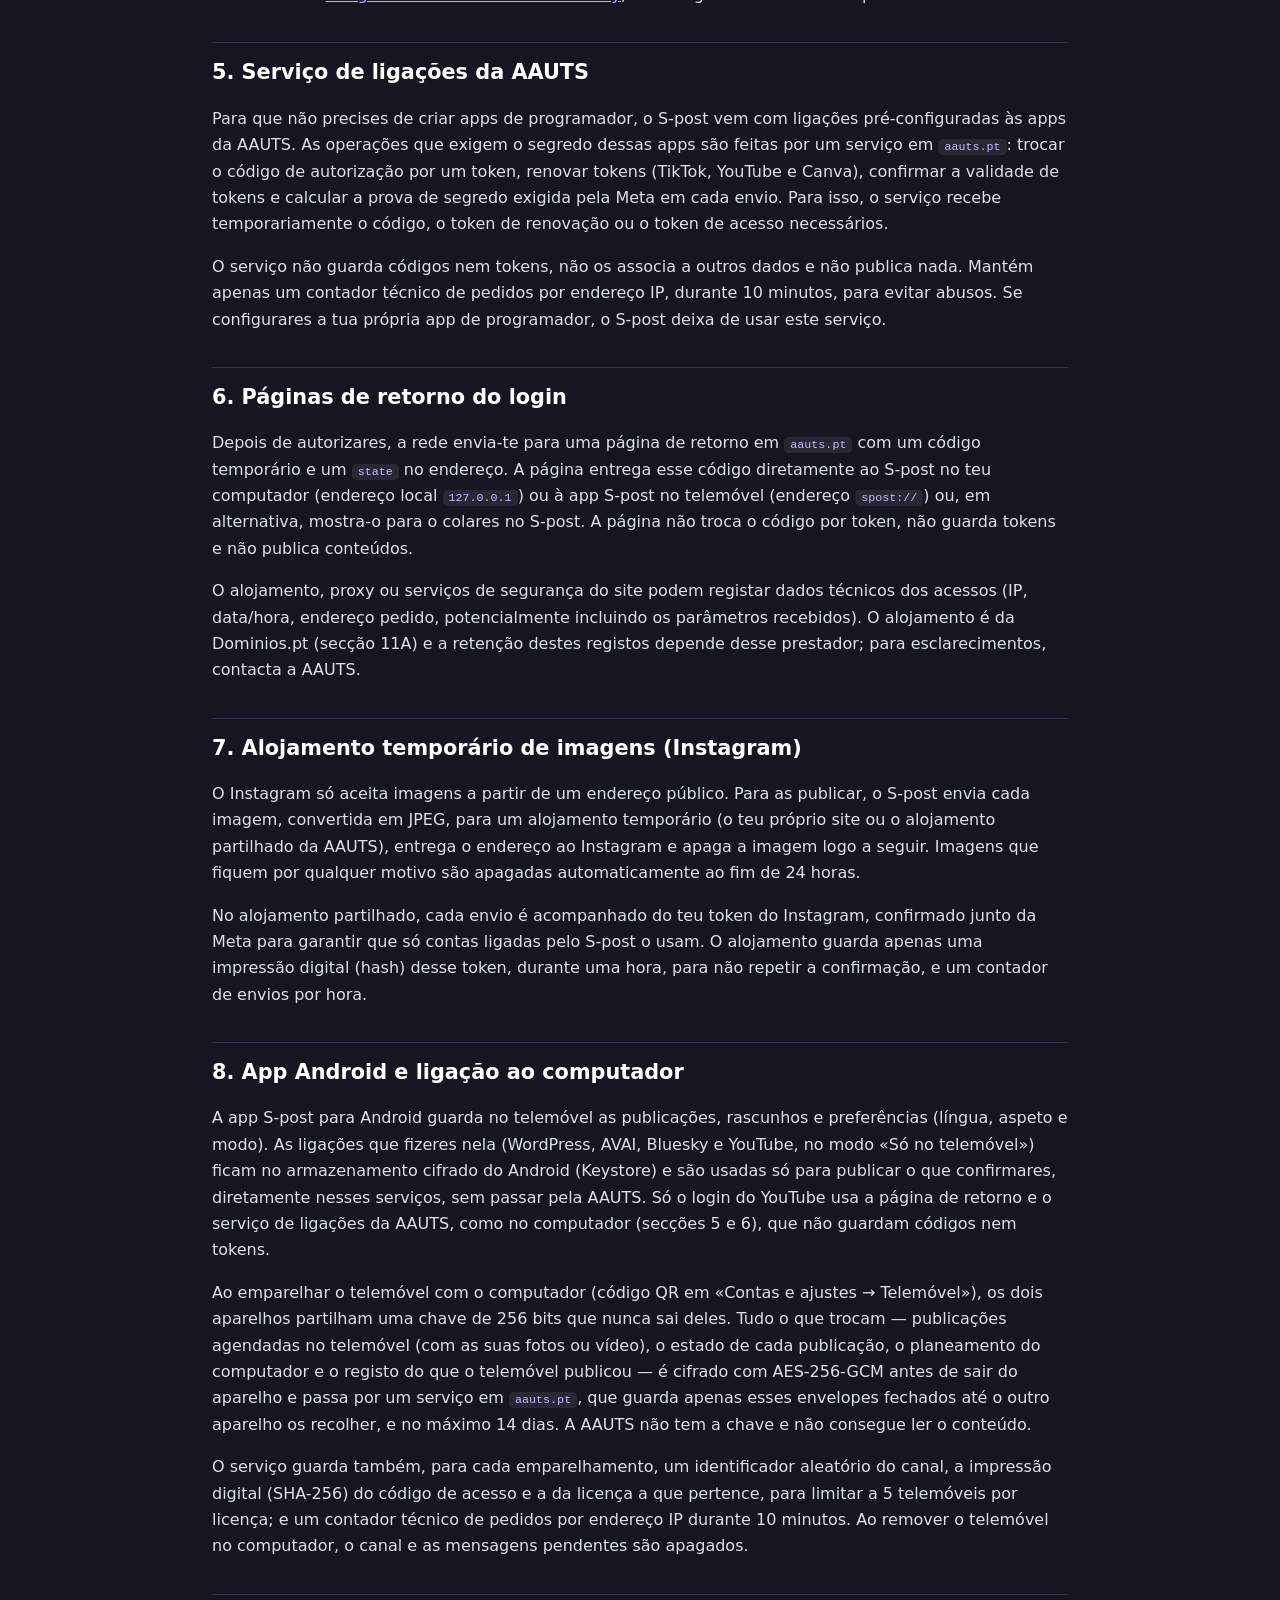
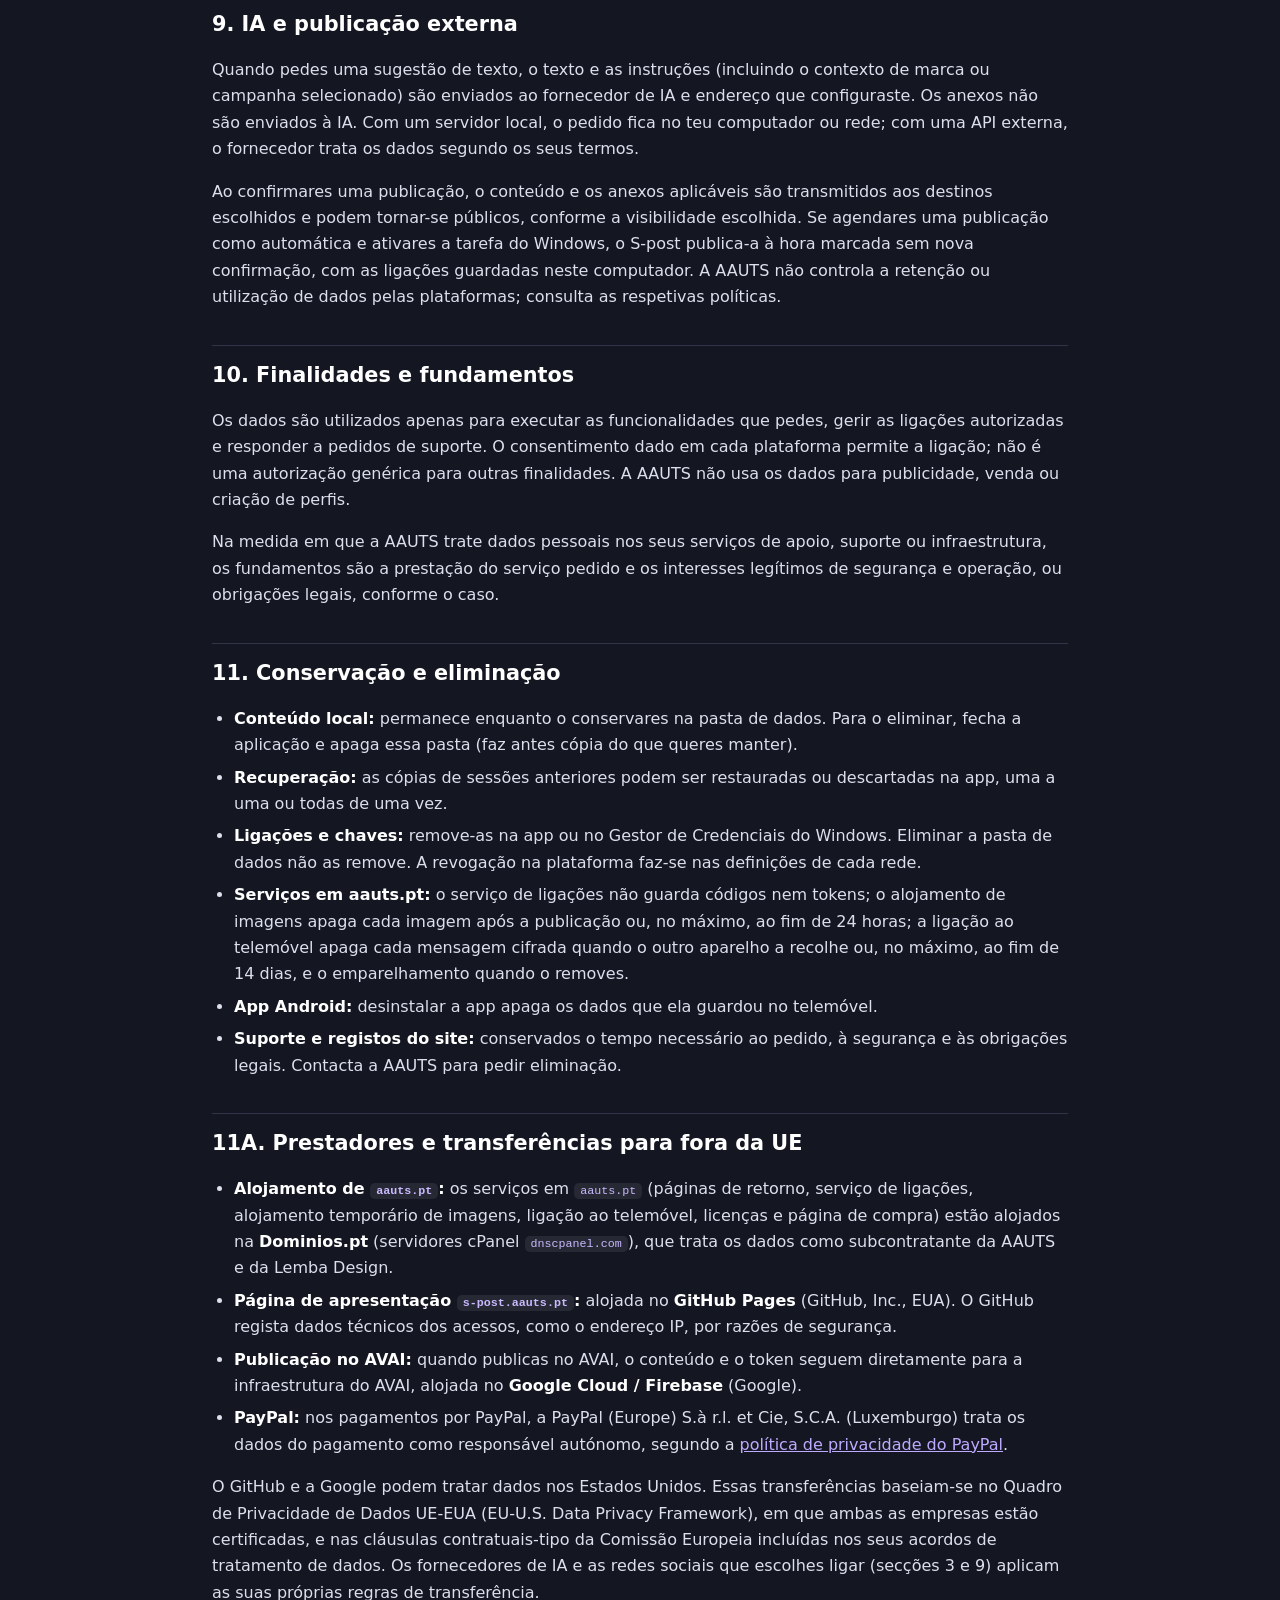
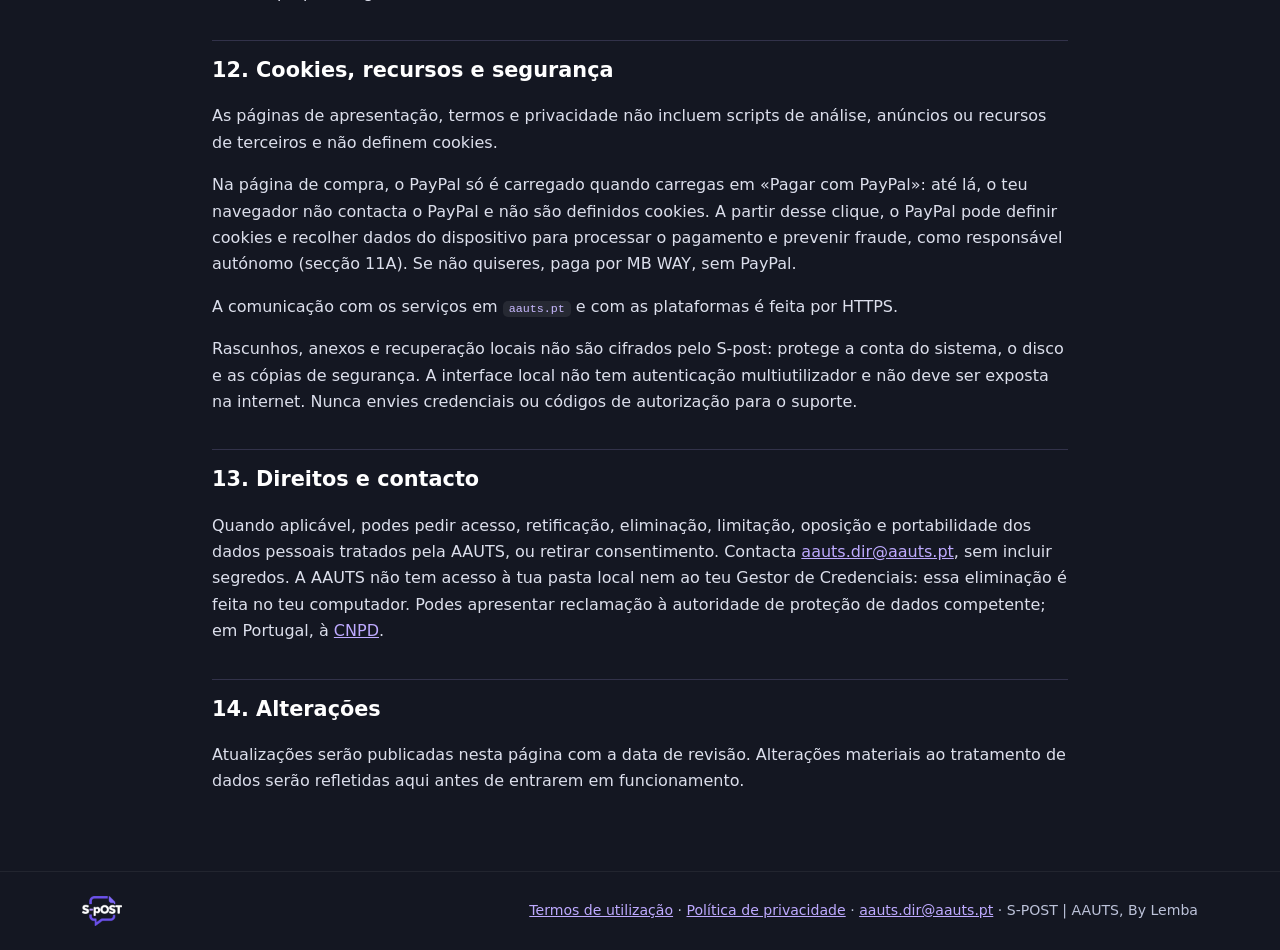
==== commit 93705203: "Privacidade: contacto passa a aauts.dir@aauts.pt Co-Authored-By: Claude Opus 5.5 <noreply@anthropic." ====
--- a/privacidade.html
+++ b/privacidade.html
@@ -53,7 +53,7 @@
   </nav>
 
     <h2 id="s1">1. Âmbito e responsável</h2>
-    <p>Esta política descreve o funcionamento atual do S-post, das suas páginas de apresentação e dos serviços de apoio alojados em <code>aauts.pt</code> (páginas de retorno de login, serviço de ligações, alojamento temporário de imagens e ligação cifrada entre o telemóvel e o computador). A entidade responsável é a <strong>AAUTS</strong>. Contacto de suporte e privacidade: <a href="mailto:aauts.dir@gmail.com">aauts.dir@gmail.com</a>.</p>
+    <p>Esta política descreve o funcionamento atual do S-post, das suas páginas de apresentação e dos serviços de apoio alojados em <code>aauts.pt</code> (páginas de retorno de login, serviço de ligações, alojamento temporário de imagens e ligação cifrada entre o telemóvel e o computador). A entidade responsável é a <strong>AAUTS</strong>. Contacto de suporte e privacidade: <a href="mailto:aauts.dir@aauts.pt">aauts.dir@aauts.pt</a>.</p>
     <p><strong>Compras e licenças da versão desktop:</strong> o responsável é <strong>Lemba Design</strong> (trabalhador independente, Rua Almeida e Sousa, n.º 33, cave dta., Campo de Ourique, 1350-008 Lisboa, Portugal), que vende o S-post em parceria com a AAUTS. Para entregar e validar a licença e emitir a fatura, são tratados o nome e o email do comprador, os dados do pagamento indicados pelo próprio (MB WAY ou PayPal) e, no servidor de licenças, apenas impressões digitais SHA-256 do código e dos computadores ativados. Estes dados são conservados enquanto a licença existir e pelo prazo legal de conservação dos documentos de faturação.</p>
     <p>O S-post funciona no computador do utilizador, numa interface web local ou janela desktop. Os conteúdos que crias não são enviados para a AAUTS. Os serviços externos que escolhes ligar (redes sociais, o teu site, fornecedores de IA) têm práticas próprias de tratamento de dados.</p>
 
@@ -151,7 +151,7 @@
     <p>Rascunhos, anexos e recuperação locais não são cifrados pelo S-post: protege a conta do sistema, o disco e as cópias de segurança. A interface local não tem autenticação multiutilizador e não deve ser exposta na internet. Nunca envies credenciais ou códigos de autorização para o suporte.</p>
 
     <h2 id="s14">13. Direitos e contacto</h2>
-    <p>Quando aplicável, podes pedir acesso, retificação, eliminação, limitação, oposição e portabilidade dos dados pessoais tratados pela AAUTS, ou retirar consentimento. Contacta <a href="mailto:aauts.dir@gmail.com">aauts.dir@gmail.com</a>, sem incluir segredos. A AAUTS não tem acesso à tua pasta local nem ao teu Gestor de Credenciais: essa eliminação é feita no teu computador. Podes apresentar reclamação à autoridade de proteção de dados competente; em Portugal, à <a href="https://www.cnpd.pt/" rel="noopener noreferrer">CNPD</a>.</p>
+    <p>Quando aplicável, podes pedir acesso, retificação, eliminação, limitação, oposição e portabilidade dos dados pessoais tratados pela AAUTS, ou retirar consentimento. Contacta <a href="mailto:aauts.dir@aauts.pt">aauts.dir@aauts.pt</a>, sem incluir segredos. A AAUTS não tem acesso à tua pasta local nem ao teu Gestor de Credenciais: essa eliminação é feita no teu computador. Podes apresentar reclamação à autoridade de proteção de dados competente; em Portugal, à <a href="https://www.cnpd.pt/" rel="noopener noreferrer">CNPD</a>.</p>
 
     <h2 id="s15">14. Alterações</h2>
     <p>Atualizações serão publicadas nesta página com a data de revisão. Alterações materiais ao tratamento de dados serão refletidas aqui antes de entrarem em funcionamento.</p>
@@ -162,7 +162,7 @@
   <div class="wrap">
     <img src="media/logo-spost-branco.webp" alt="S-post" width="240" height="180">
     <span><a href="termos.html">Termos de utilização</a> · <a href="privacidade.html">Política de privacidade</a> ·
-      <a href="mailto:aauts.dir@gmail.com">aauts.dir@gmail.com</a> · S-POST | AAUTS, By Lemba</span>
+      <a href="mailto:aauts.dir@aauts.pt">aauts.dir@aauts.pt</a> · S-POST | AAUTS, By Lemba</span>
   </div>
 </footer>
 </body>
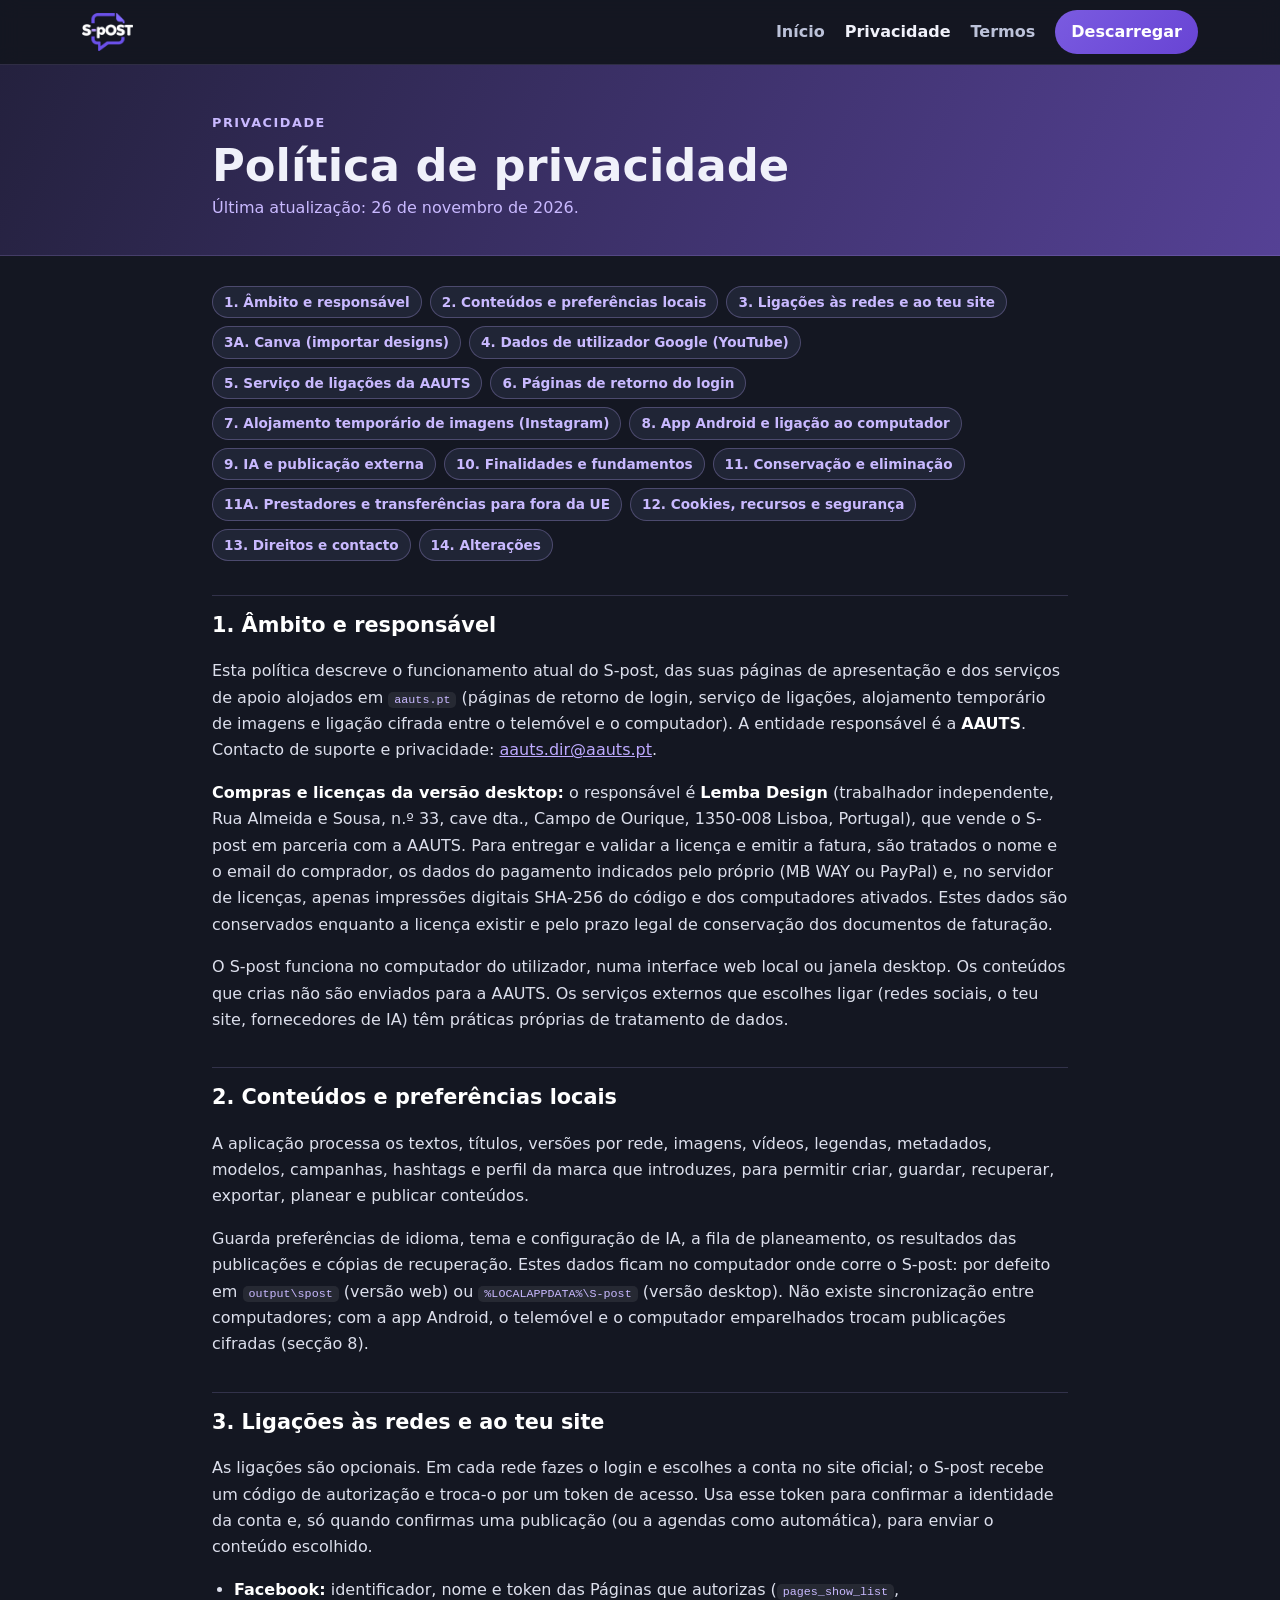
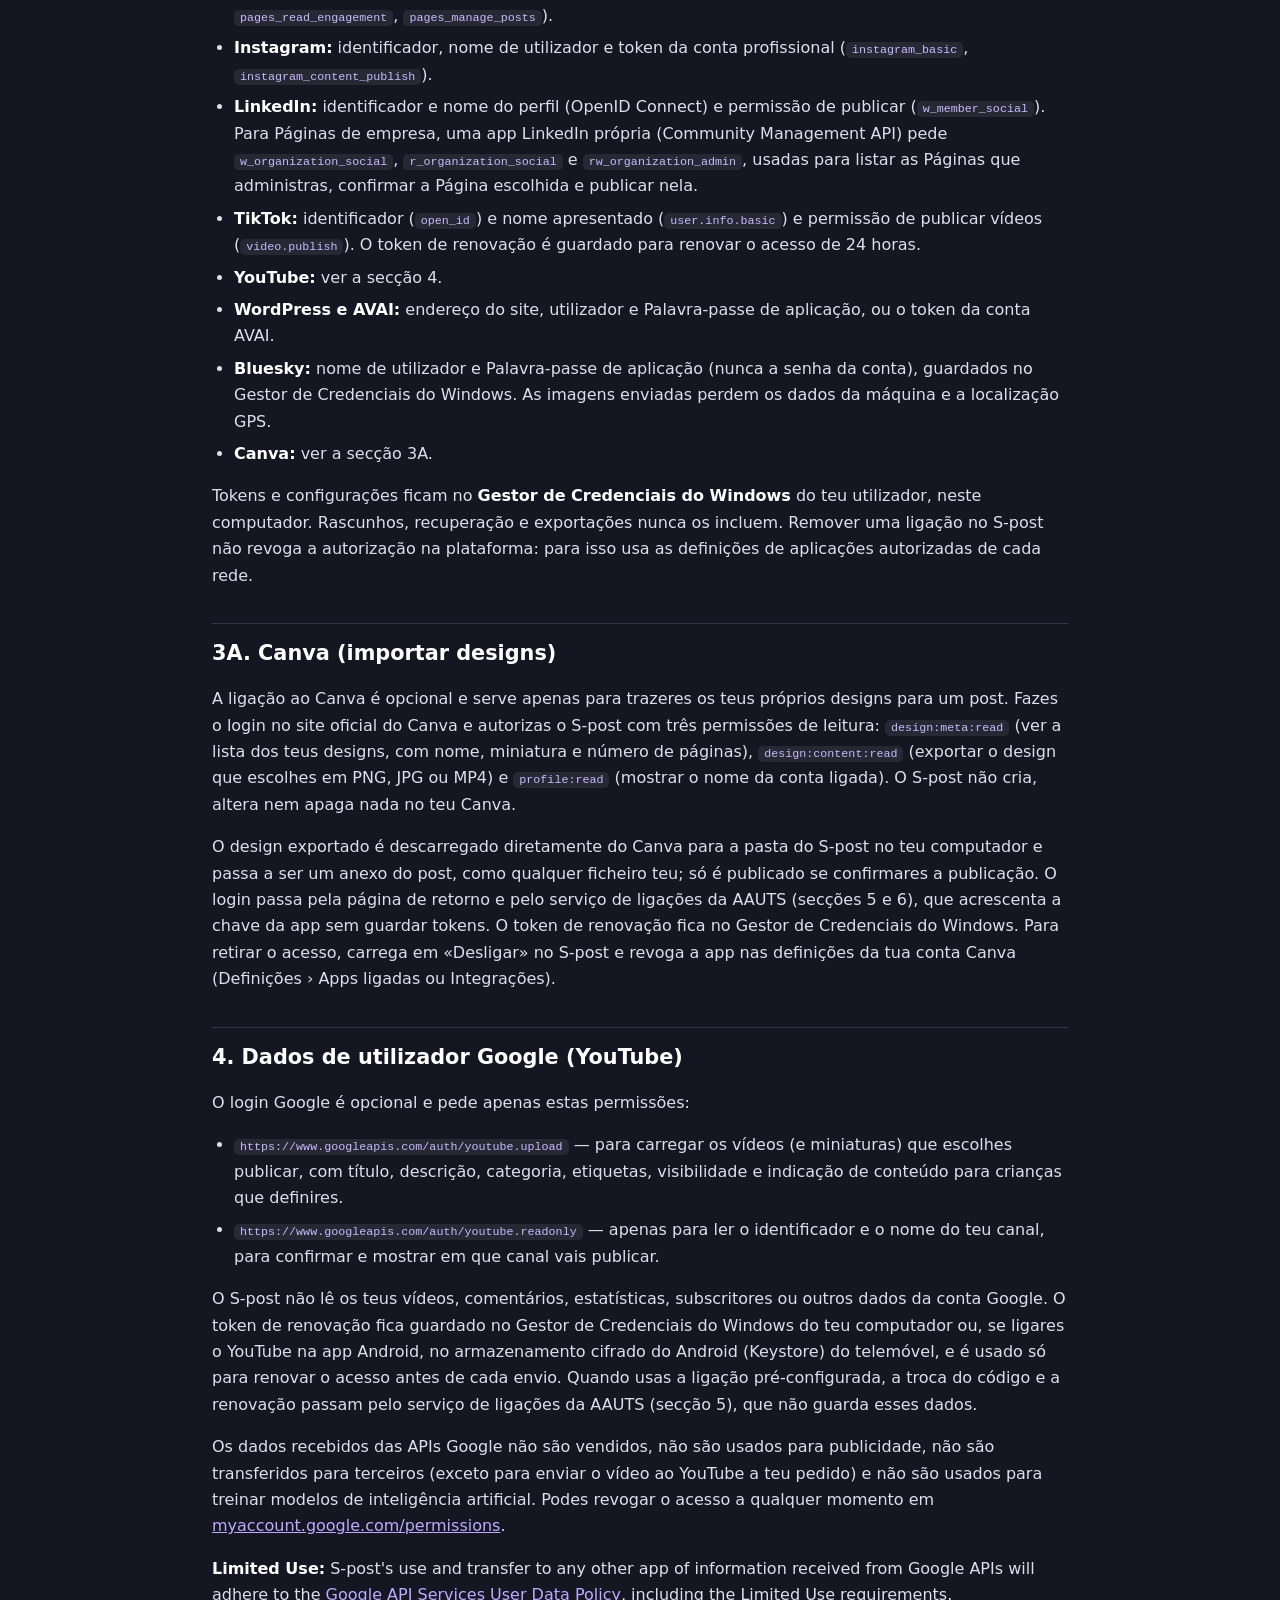
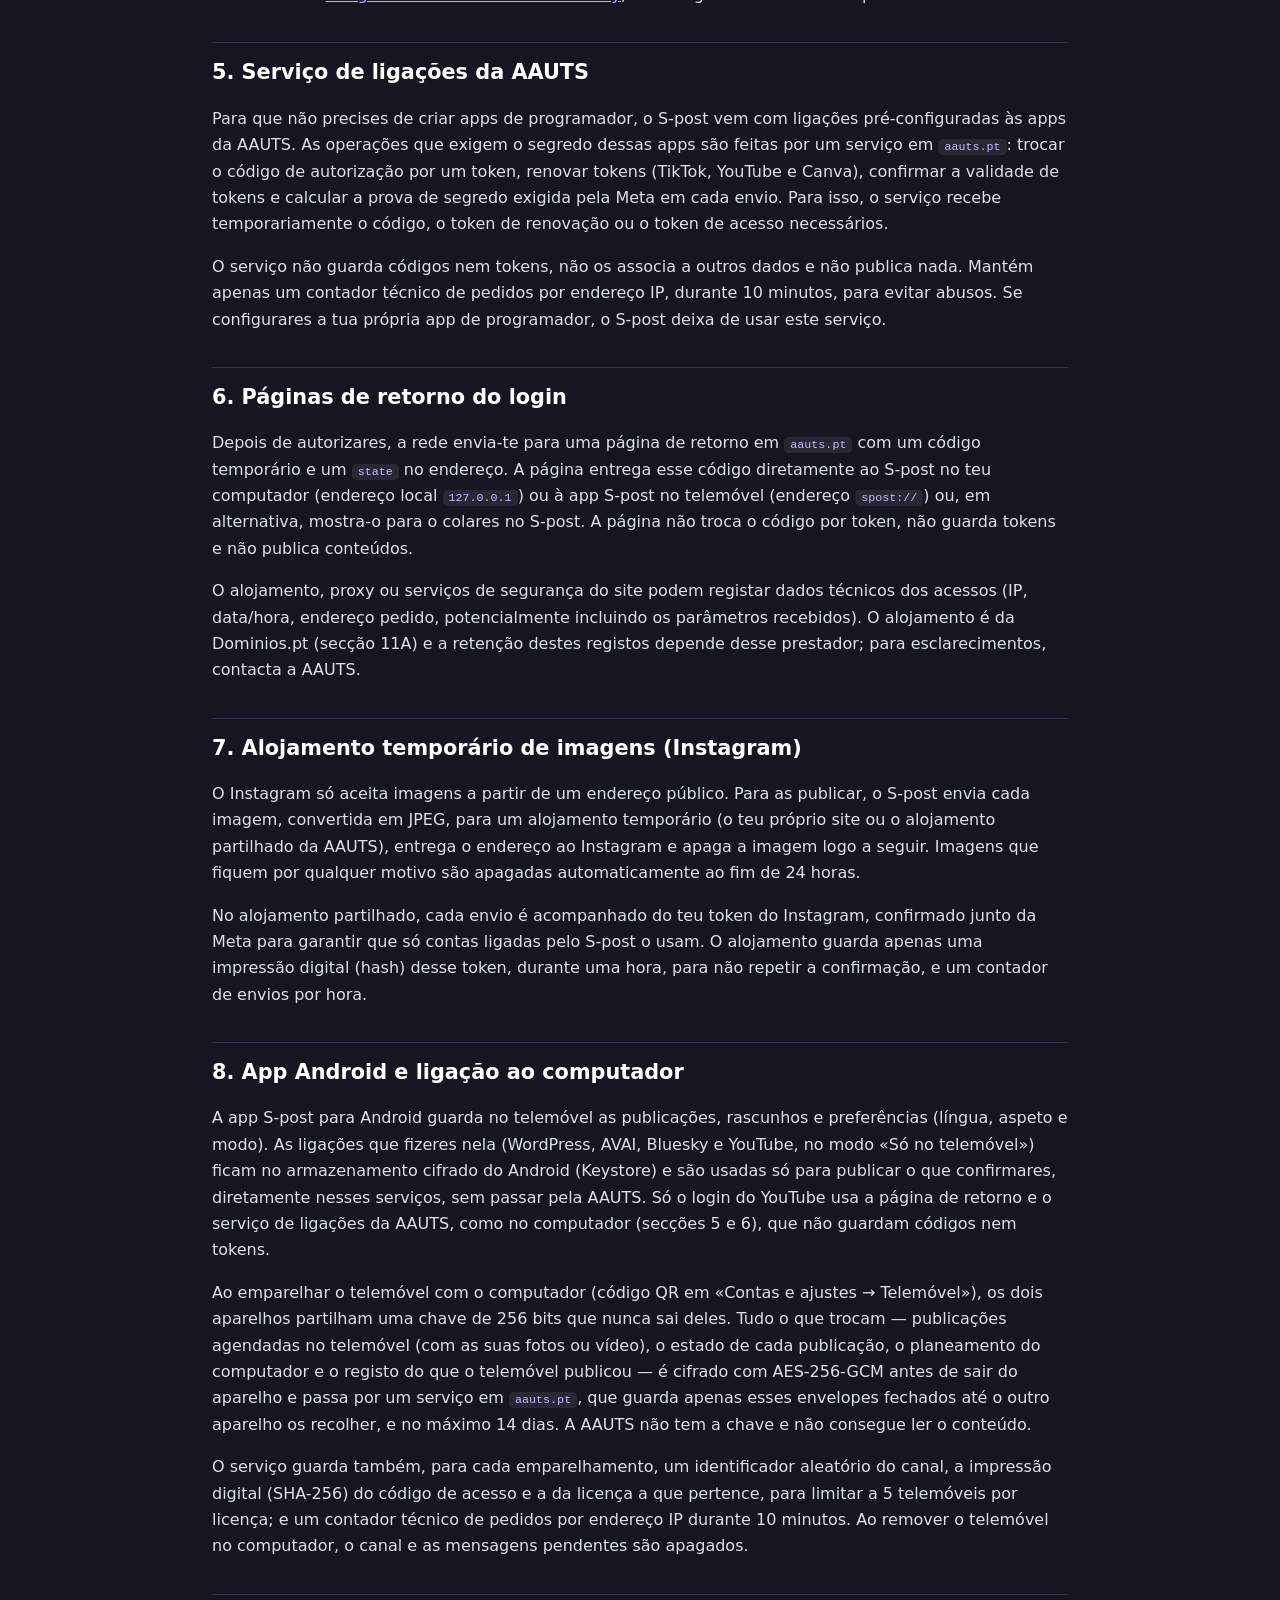
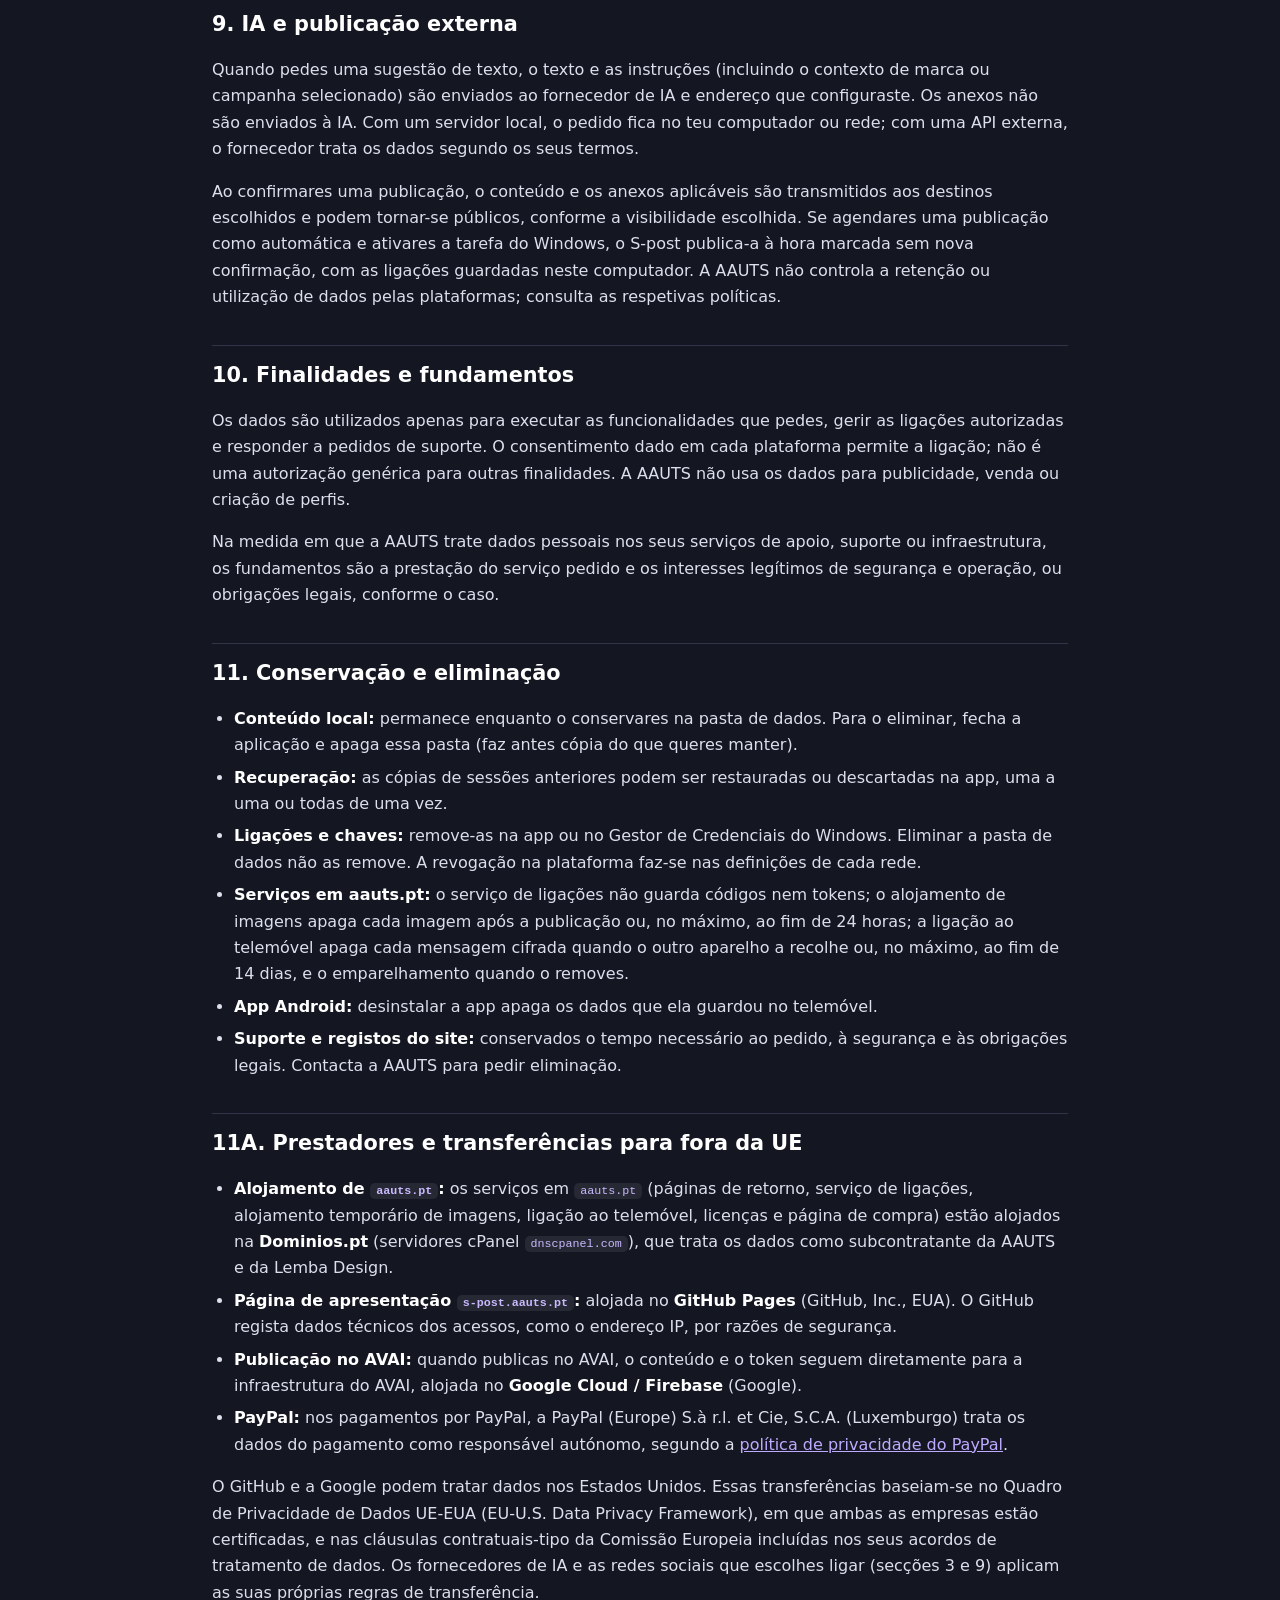
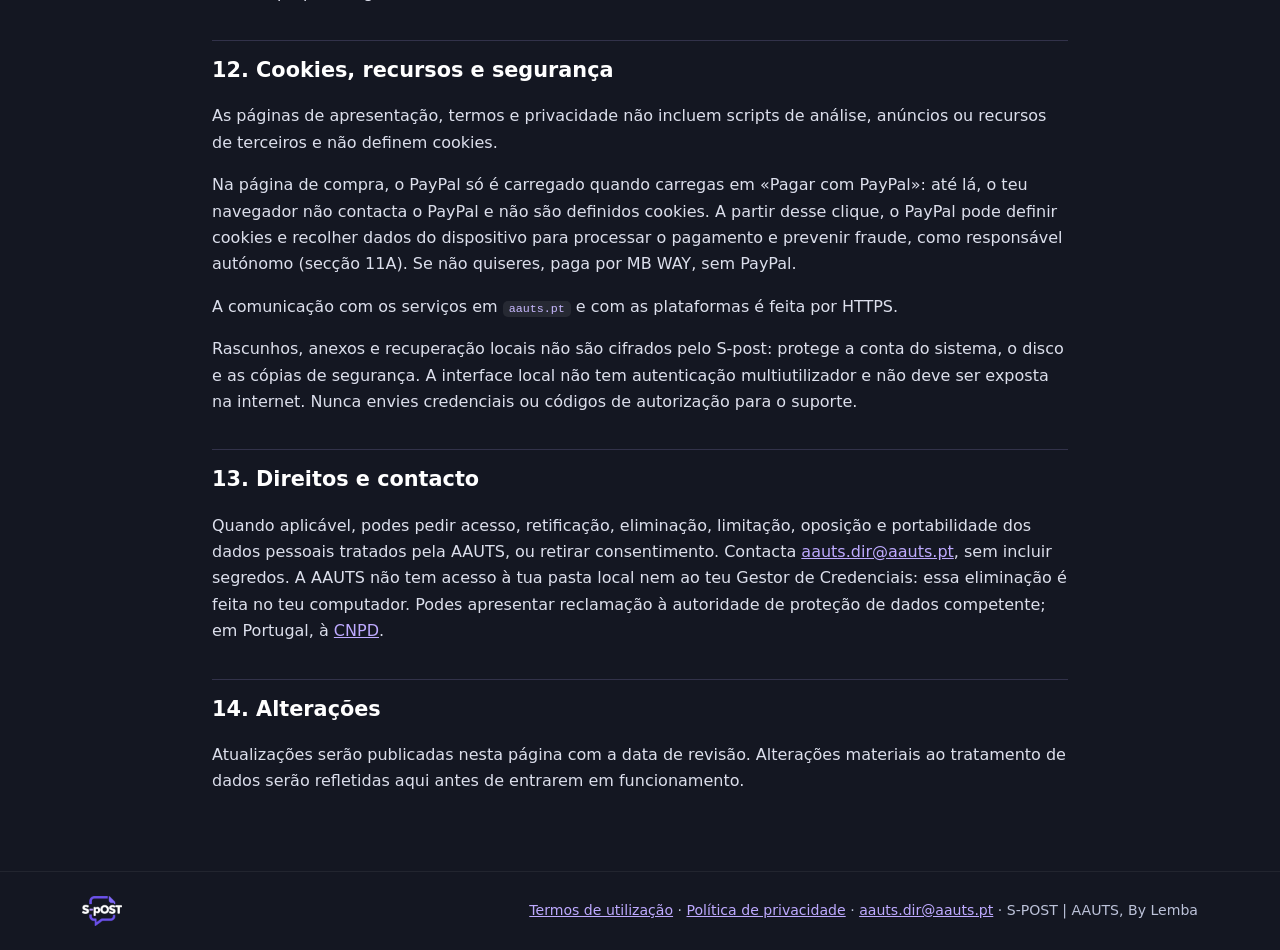
==== commit a0b456b5: "Regenerado com o gerador: contacto aauts.dir@aauts.pt e índice da secção 11A Co-Authored-By: Claude " ====
--- a/privacidade.html
+++ b/privacidade.html
@@ -46,10 +46,10 @@
     <a href="#s10">9. IA e publicação externa</a>
     <a href="#s11">10. Finalidades e fundamentos</a>
     <a href="#s12">11. Conservação e eliminação</a>
-    <a href="#s12a">11A. Prestadores e transferências</a>
-    <a href="#s13">12. Cookies, recursos e segurança</a>
-    <a href="#s14">13. Direitos e contacto</a>
-    <a href="#s15">14. Alterações</a>
+    <a href="#s13">11A. Prestadores e transferências para fora da UE</a>
+    <a href="#s14">12. Cookies, recursos e segurança</a>
+    <a href="#s15">13. Direitos e contacto</a>
+    <a href="#s16">14. Alterações</a>
   </nav>
 
     <h2 id="s1">1. Âmbito e responsável</h2>
@@ -135,7 +135,7 @@
       <li><strong>Suporte e registos do site:</strong> conservados o tempo necessário ao pedido, à segurança e às obrigações legais. Contacta a AAUTS para pedir eliminação.</li>
     </ul>
 
-    <h2 id="s12a">11A. Prestadores e transferências para fora da UE</h2>
+    <h2 id="s13">11A. Prestadores e transferências para fora da UE</h2>
     <ul>
       <li><strong>Alojamento de <code>aauts.pt</code>:</strong> os serviços em <code>aauts.pt</code> (páginas de retorno, serviço de ligações, alojamento temporário de imagens, ligação ao telemóvel, licenças e página de compra) estão alojados na <strong>Dominios.pt</strong> (servidores cPanel <code>dnscpanel.com</code>), que trata os dados como subcontratante da AAUTS e da Lemba Design.</li>
       <li><strong>Página de apresentação <code>s-post.aauts.pt</code>:</strong> alojada no <strong>GitHub Pages</strong> (GitHub, Inc., EUA). O GitHub regista dados técnicos dos acessos, como o endereço IP, por razões de segurança.</li>
@@ -144,16 +144,16 @@
     </ul>
     <p>O GitHub e a Google podem tratar dados nos Estados Unidos. Essas transferências baseiam-se no Quadro de Privacidade de Dados UE-EUA (<span lang="en">EU-U.S. Data Privacy Framework</span>), em que ambas as empresas estão certificadas, e nas cláusulas contratuais-tipo da Comissão Europeia incluídas nos seus acordos de tratamento de dados. Os fornecedores de IA e as redes sociais que escolhes ligar (secções 3 e 9) aplicam as suas próprias regras de transferência.</p>
 
-    <h2 id="s13">12. Cookies, recursos e segurança</h2>
+    <h2 id="s14">12. Cookies, recursos e segurança</h2>
     <p>As páginas de apresentação, termos e privacidade não incluem scripts de análise, anúncios ou recursos de terceiros e não definem cookies.</p>
     <p>Na página de compra, o PayPal só é carregado quando carregas em «Pagar com PayPal»: até lá, o teu navegador não contacta o PayPal e não são definidos cookies. A partir desse clique, o PayPal pode definir cookies e recolher dados do dispositivo para processar o pagamento e prevenir fraude, como responsável autónomo (secção 11A). Se não quiseres, paga por MB WAY, sem PayPal.</p>
     <p>A comunicação com os serviços em <code>aauts.pt</code> e com as plataformas é feita por HTTPS.</p>
     <p>Rascunhos, anexos e recuperação locais não são cifrados pelo S-post: protege a conta do sistema, o disco e as cópias de segurança. A interface local não tem autenticação multiutilizador e não deve ser exposta na internet. Nunca envies credenciais ou códigos de autorização para o suporte.</p>
 
-    <h2 id="s14">13. Direitos e contacto</h2>
+    <h2 id="s15">13. Direitos e contacto</h2>
     <p>Quando aplicável, podes pedir acesso, retificação, eliminação, limitação, oposição e portabilidade dos dados pessoais tratados pela AAUTS, ou retirar consentimento. Contacta <a href="mailto:aauts.dir@aauts.pt">aauts.dir@aauts.pt</a>, sem incluir segredos. A AAUTS não tem acesso à tua pasta local nem ao teu Gestor de Credenciais: essa eliminação é feita no teu computador. Podes apresentar reclamação à autoridade de proteção de dados competente; em Portugal, à <a href="https://www.cnpd.pt/" rel="noopener noreferrer">CNPD</a>.</p>
 
-    <h2 id="s15">14. Alterações</h2>
+    <h2 id="s16">14. Alterações</h2>
     <p>Atualizações serão publicadas nesta página com a data de revisão. Alterações materiais ao tratamento de dados serão refletidas aqui antes de entrarem em funcionamento.</p>
 
 </main>
